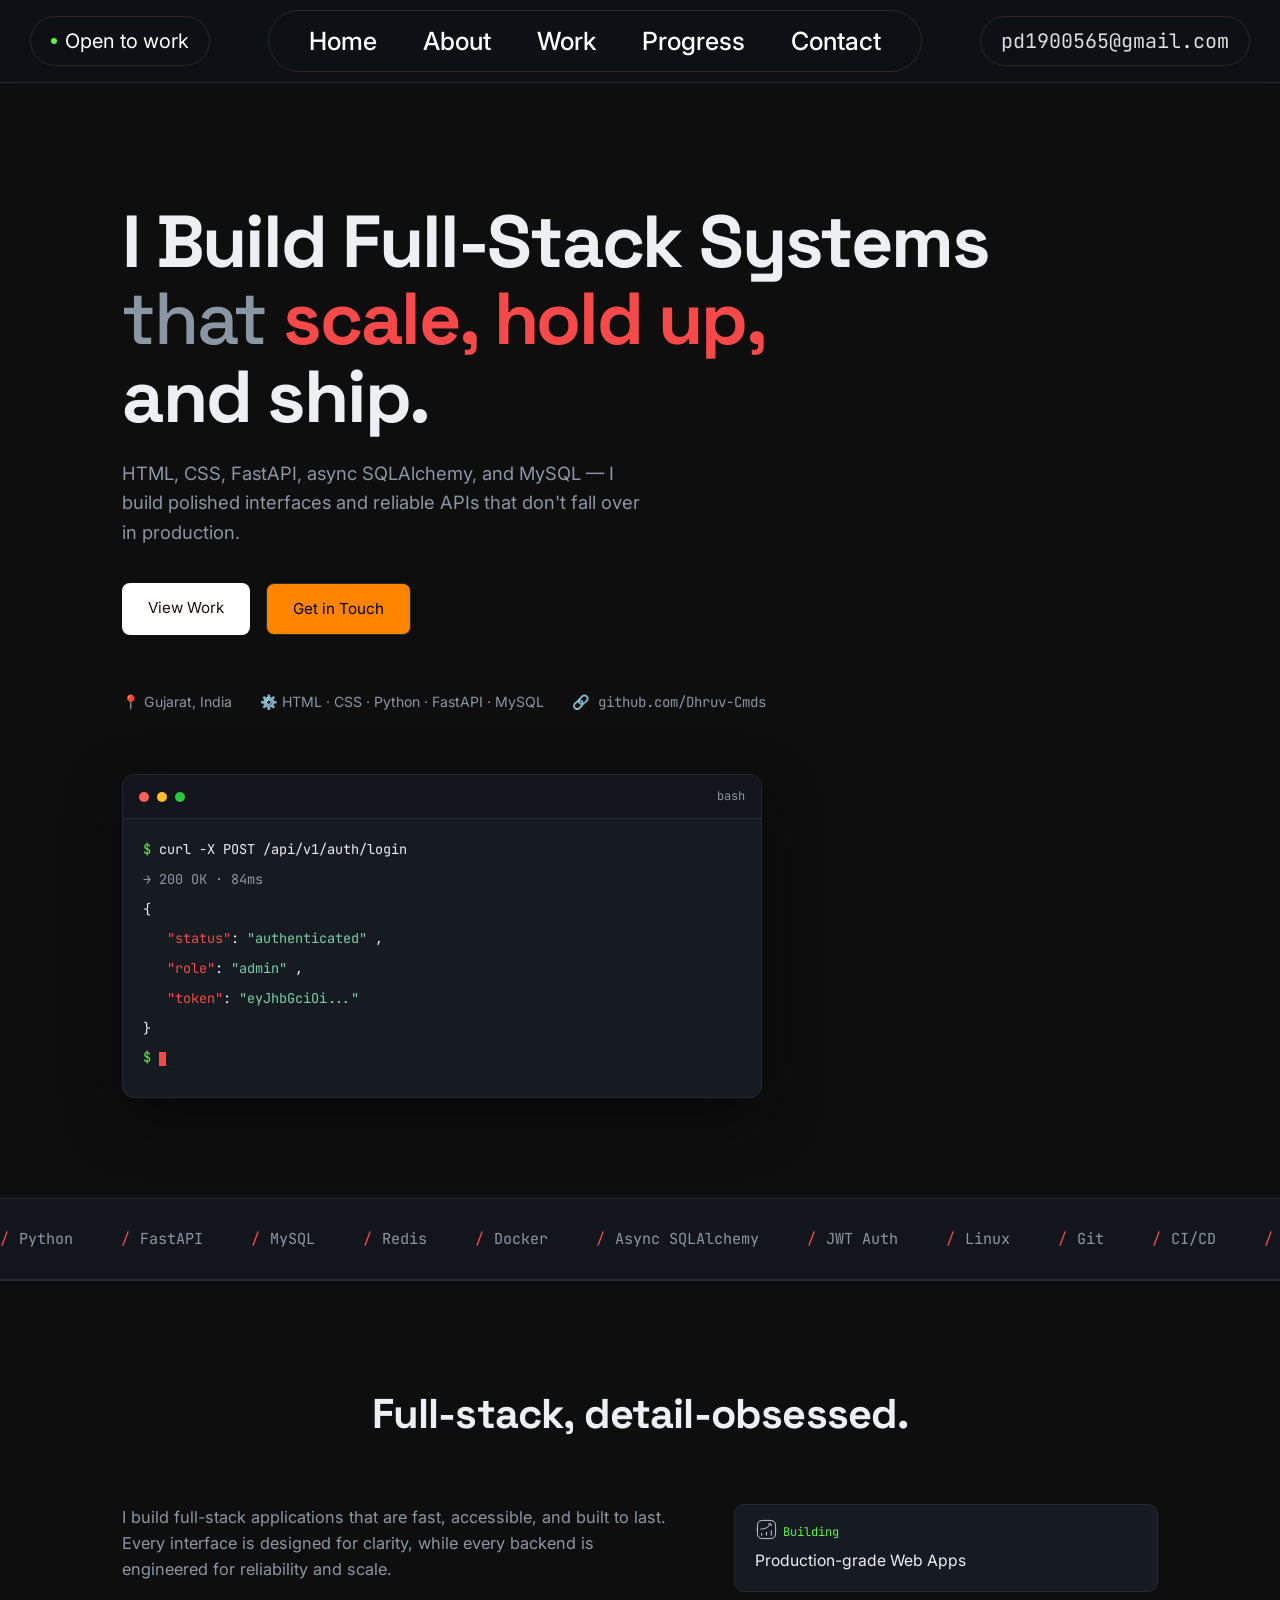
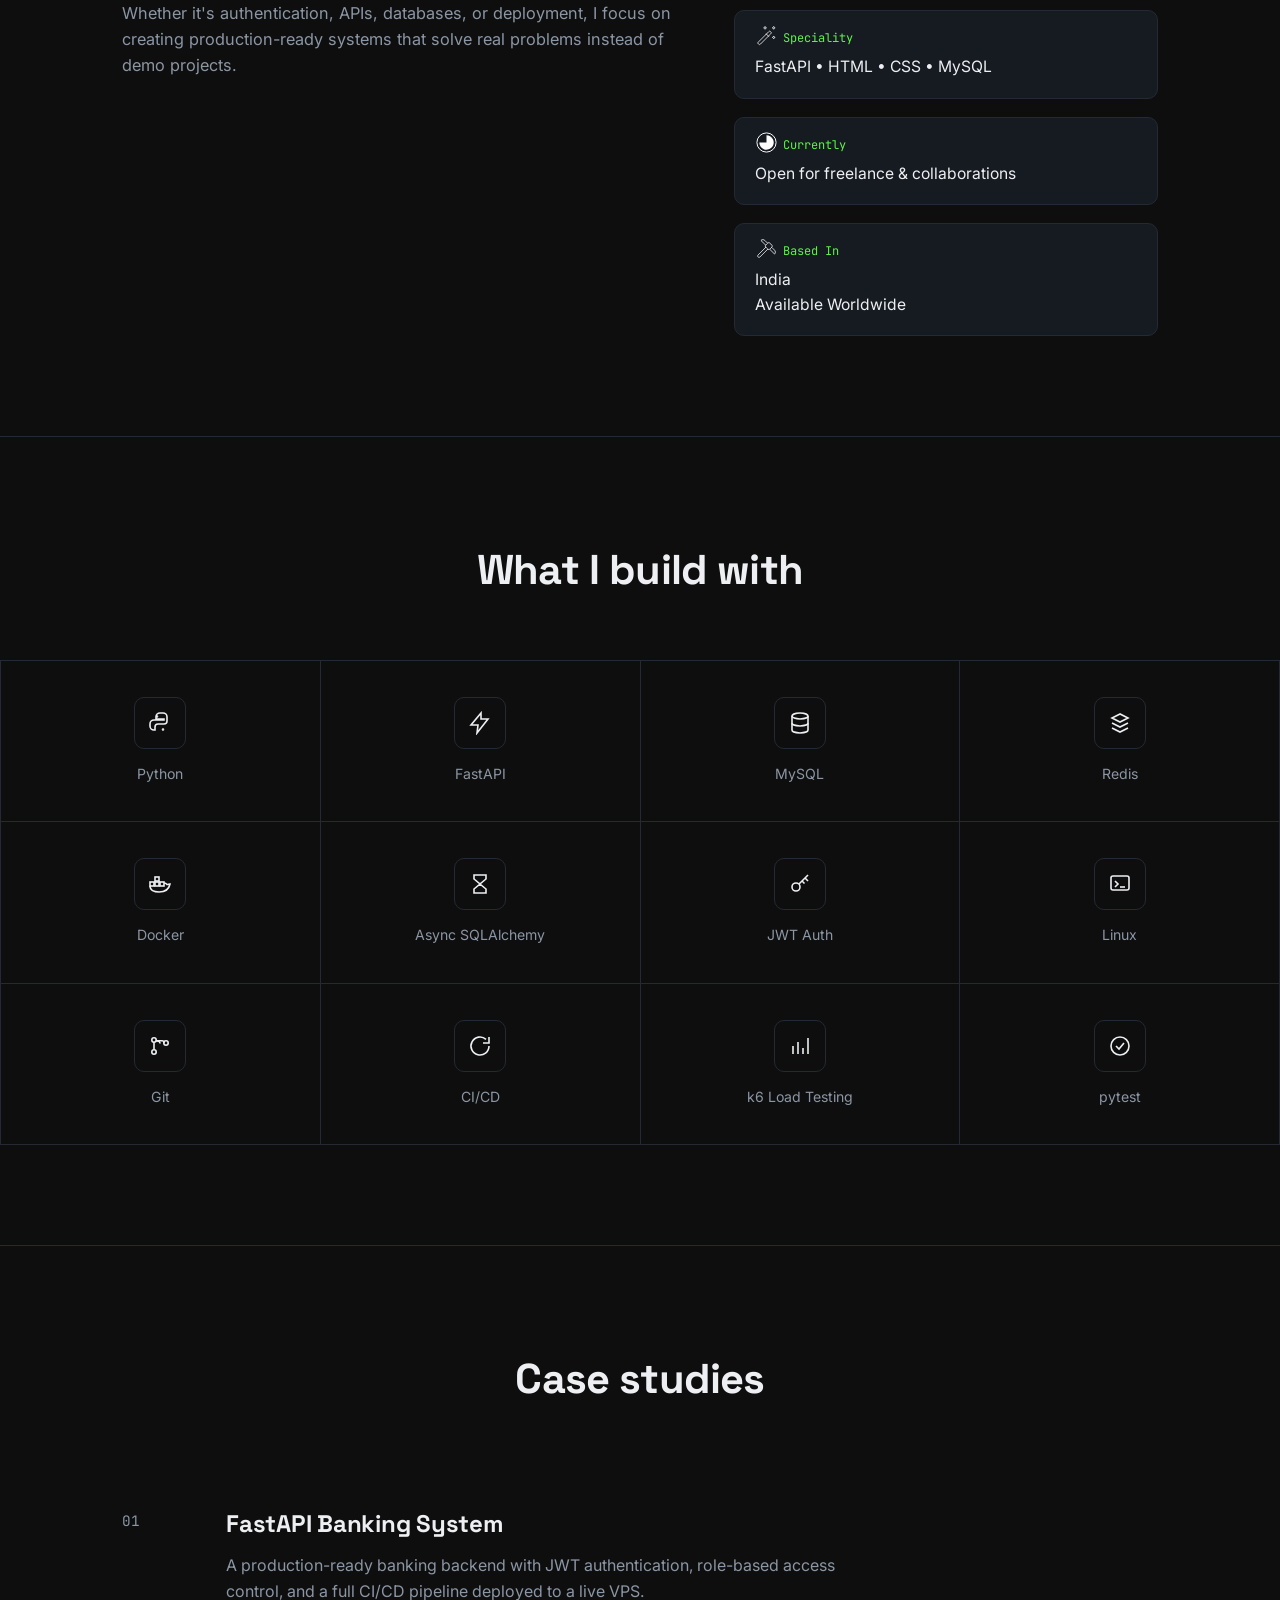
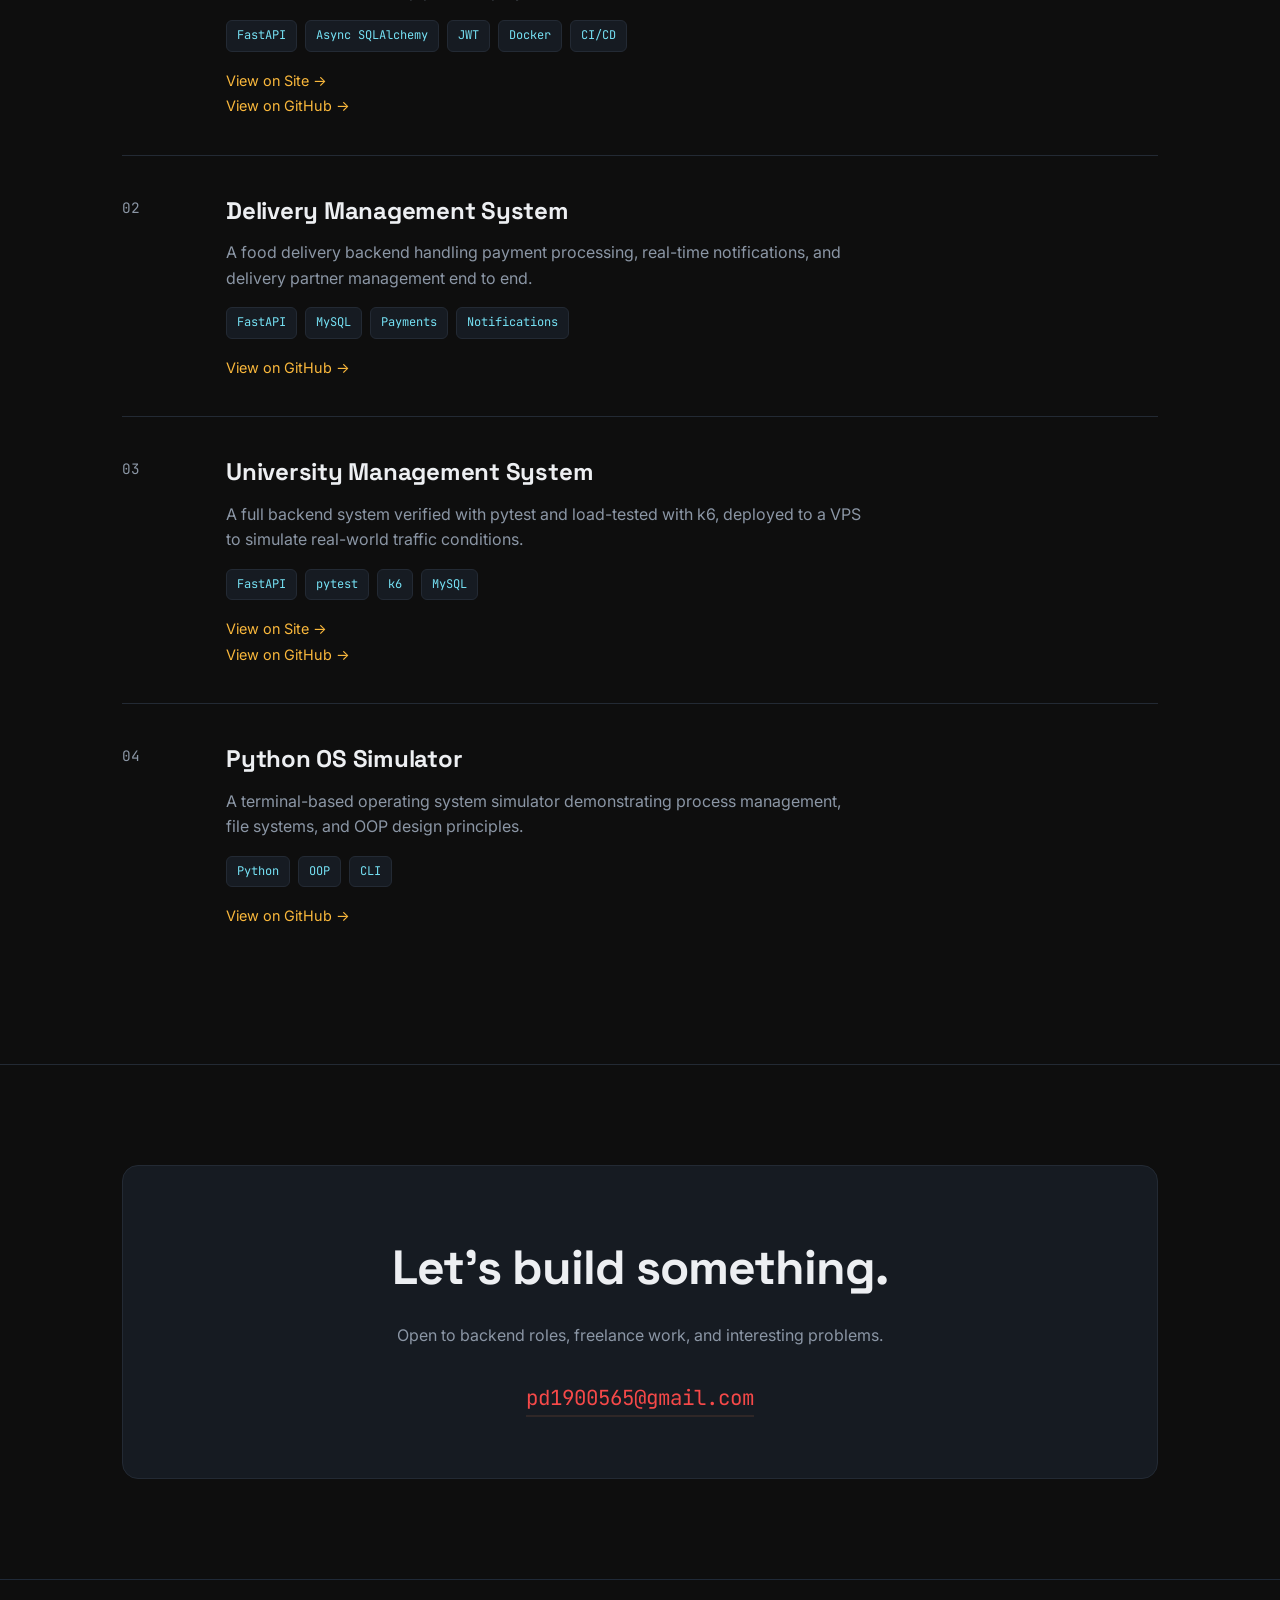
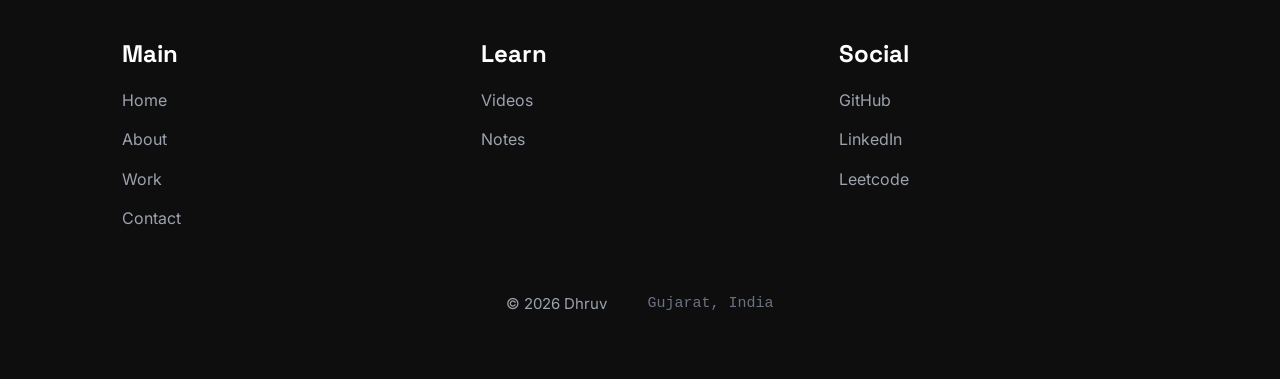
==== html/index.html @ 02a8b355 "add resource make seperate file for footer, refator footer" ====
<!DOCTYPE html>
<html lang="en">

<head>
    <meta charset="UTF-8">
    <meta name="viewport" content="width=device-width, initial-scale=1.0">
    <title>Dhruv Patel | Full-Stack Developer — HTML, CSS, FastAPI</title>
    <meta name="description"
        content="Dhruv Patel is a full-stack developer building responsive HTML and CSS frontends alongside scalable FastAPI, async SQLAlchemy, and MySQL backends.">
    <meta name="keywords"
        content="Dhruv Patel, full-stack developer, HTML, CSS, FastAPI developer, Python developer, MySQL, backend engineer India">
    <meta name="author" content="Dhruv Patel">

    <meta property="og:title" content="Dhruv Patel | Full-Stack Developer">
    <meta property="og:description"
        content="Full-stack developer building responsive HTML and CSS interfaces with FastAPI systems, APIs, and databases that scale.">
    <meta property="og:type" content="website">
    <meta name="twitter:card" content="summary_large_image">

    <script type="application/ld+json">

        {
            "@context": "https://schema.org",
            "@type": "Person",
            "name": "Dhruv Patel",
            "jobTitle": "Full-Stack Developer",
            "sameAs": [
                "https://github.com/Dhruv-Cmds"
            ],
            "knowsAbout": ["HTML", "CSS", "Python", "FastAPI", "MySQL", "Redis", "Docker", "REST APIs"],
            "address": {
                "@type": "PostalAddress",
                "addressRegion": "Gujarat",
                "addressCountry": "IN"
            }
        }
    </script>

    <link rel="preconnect" href="https://fonts.googleapis.com">
    <link
        href="https://fonts.googleapis.com/css2?family=Space+Grotesk:wght@400;500;600;700&family=Inter:wght@400;500;600&family=JetBrains+Mono:wght@400;500&display=swap"
        rel="stylesheet">

    <link rel="stylesheet" href="../css/style.css">
    <link rel="stylesheet" href="../css/footer.css">
    <script src="../js/script.js" defer></script>

</head>

<body>

    <nav id="home">

        <div class="available-for-work">
            <span class="badge">
                <span class="dot"></span>
                Open to work
            </span>
        </div>

        <div class="links">
            <a href="#home">Home</a>
            <a href="#about">About</a>
            <a href="#work">Work</a>
            <a href="#under-work">Progress</a>
            <a href="#contact">Contact</a>
        </div>

        <div class="email">
            <a href="mailto:pd1900565@gmail.com" class="mono">pd1900565@gmail.com</a>
        </div>

    </nav>

    <section class="hero">

        <div class="wrap">

            <h1>
                I Build Full-Stack Systems
                <br>
                <span class="fade">that</span>
                <span class="accent">scale, hold up,</span>
                <br>and ship.
            </h1>

            <p class="lede">HTML, CSS, FastAPI, async SQLAlchemy, and MySQL — I build polished interfaces and reliable
                APIs that don't fall over in production.
            </p>

            <div class="cta-row">
                <a href="#work" class="btn btn-primary">View Work</a>
                <a href="#contact" class="btn btn-ghost">Get in Touch</a>
            </div>

            <div class="meta-row">
                <span>📍 Gujarat, India</span>
                <span>⚙️ HTML · CSS · Python · FastAPI · MySQL</span>
                <span>
                    <a href="https://github.com/Dhruv-Cmds/" target="_blank" class="mono">🔗 github.com/Dhruv-Cmds</a>
                </span>
            </div>

            <div class="terminal">

                <div class="terminal-bar">
                    <div class="tdot t1"></div>
                    <div class="tdot t2"></div>
                    <div class="tdot t3"></div>
                    <span>bash</span>
                </div>

                <div class="terminal-body">

                    <div class="line">
                        <span class="prompt">$</span>
                        <span class="cmd">curl -X POST
                            /api/v1/auth/login
                        </span>
                    </div>

                    <div class="line" style="color:var(--text-dim);">→ 200 OK · 84ms</div>

                    <div class="line">{</div>

                    <div class="line">&nbsp;&nbsp;
                        <span class="resp-key">"status"</span>: <span class="resp-str">"authenticated"
                        </span>,
                    </div>

                    <div class="line">&nbsp;&nbsp;
                        <span class="resp-key">"role"</span>: <span class="resp-str">"admin"
                        </span>,
                    </div>

                    <div class="line">&nbsp;&nbsp;
                        <span class="resp-key">"token"</span>: <span class="resp-str">"eyJhbGciOi..."
                        </span>
                    </div>

                    <div class="line">}</div>

                    <div class="line">
                        <span class="prompt">$</span>
                        <span class="cursor"></span>
                    </div>

                </div>
            </div>
        </div>
    </section>

    <div class="marquee-wrap">

        <div class="marquee">

            <span>Python</span>
            <span>FastAPI</span>
            <span>MySQL</span>
            <span>Redis</span>
            <span>Docker</span>
            <span>Async SQLAlchemy</span>
            <span>JWT Auth</span>
            <span>Linux</span>
            <span>Git</span>
            <span>CI/CD</span>
            <span>HTML</span>
            <span>CSS</span>
            <span>JavaScript</span>
            <span>Python</span>
            <span>FastAPI</span>
            <span>MySQL</span>
            <span>Redis</span>
            <span>Docker</span>
            <span>Async SQLAlchemy</span>
            <span>JWT Auth</span>
            <span>Linux</span>
            <span>Git</span>
            <span>CI/CD</span>
            <span>HTML</span>
            <span>CSS</span>
            <span>JavaScript</span>

        </div>
    </div>

    <section class="section" id="about">

        <div class="wrap">

            <div class="section-head">

                <h2>Full-stack, detail-obsessed.</h2>

            </div>

            <div class="about-grid">

                <div>
                    <p>I build full-stack applications that are fast, accessible, and built to last. Every interface is
                        designed for clarity, while every backend is engineered for reliability and scale.
                    </p>

                    <p>Whether it's authentication, APIs, databases, or deployment, I focus on creating production-ready
                        systems that solve real problems instead of demo projects.
                    </p>

                </div>

                <div class="fact-list">

                    <div class="fact">

                        <div class="fact-warp">
                            <img class="sv-icon" src="../svgs/building.svg" alt="">
                            <div class="fact-label">Building</div>
                        </div>

                        <div class="fact-value">Production-grade Web Apps</div>

                    </div>

                    <div class="fact">

                        <div class="fact-warp">
                            <img class="sv-icon" src="../svgs/speciality.svg" alt="">
                            <div class="fact-label">Speciality</div>
                        </div>

                        <div class="fact-value">FastAPI • HTML • CSS • MySQL
                        </div>
                        <!-- <div class="fact-value">FastAPI • React • MySQL</div> -->

                    </div>

                    <div class="fact">

                        <div class="fact-warp">
                            <img class="sv-icon" src="../svgs/working.svg" alt="">
                            <div class="fact-label">Currently</div>
                        </div>

                        <div class="fact-value">Open for freelance & collaborations</div>

                    </div>

                    <div class="fact">

                        <div class="fact-warp">
                            <img class="sv-icon" src="../svgs/construct.svg" alt="">
                            <div class="fact-label">Based In</div>
                        </div>
                        <div class="fact-value">India</div>
                        <div class="fact-value">Available Worldwide</div>

                    </div>

                </div>
            </div>
        </div>
    </section>

    <section class="section" id="stack">
        <div class="wrap">
            <div class="section-head">
                <h2>What I build with</h2>
            </div>
        </div>
        <div class="stack-grid">
            <div class="stack-cell">
                <div class="stack-icon"><svg viewBox="0 0 24 24">
                        <path
                            d="M12 2a4 4 0 0 0-4 4v2h8v1H6a4 4 0 0 0-4 4v2a4 4 0 0 0 4 4h1v-3a3 3 0 0 1 3-3h6a3 3 0 0 0 3-3V6a4 4 0 0 0-4-4h-3z" />
                        <circle cx="9" cy="5.5" r=".5" fill="currentColor" />
                        <circle cx="15" cy="18.5" r=".5" fill="currentColor" />
                    </svg></div>
                <div class="stack-name">Python</div>
            </div>
            <div class="stack-cell">
                <div class="stack-icon"><svg viewBox="0 0 24 24">
                        <path d="M13 2 3 14h7l-1 8 11-14h-7l0-6z" />
                    </svg></div>
                <div class="stack-name">FastAPI</div>
            </div>
            <div class="stack-cell">
                <div class="stack-icon"><svg viewBox="0 0 24 24">
                        <ellipse cx="12" cy="5" rx="8" ry="3" />
                        <path d="M4 5v14c0 1.66 3.58 3 8 3s8-1.34 8-3V5" />
                        <path d="M4 12c0 1.66 3.58 3 8 3s8-1.34 8-3" />
                    </svg></div>
                <div class="stack-name">MySQL</div>
            </div>
            <div class="stack-cell">
                <div class="stack-icon"><svg viewBox="0 0 24 24">
                        <path d="M12 3 4 7l8 4 8-4-8-4z" />
                        <path d="m4 12 8 4 8-4" />
                        <path d="m4 17 8 4 8-4" />
                    </svg></div>
                <div class="stack-name">Redis</div>
            </div>
            <div class="stack-cell">
                <div class="stack-icon"><svg viewBox="0 0 24 24">
                        <rect x="2" y="10" width="4" height="4" />
                        <rect x="7" y="10" width="4" height="4" />
                        <rect x="12" y="10" width="4" height="4" />
                        <rect x="7" y="5" width="4" height="4" />
                        <path d="M2 14c0 4 4 6 9 6 6 0 10-3 11-8-1 0-2 .5-3 .5-1-1.5-3-1.5-3-1.5" />
                    </svg></div>
                <div class="stack-name">Docker</div>
            </div>
            <div class="stack-cell">
                <div class="stack-icon"><svg viewBox="0 0 24 24">
                        <path d="M6 3h12v4l-6 5 6 5v4H6v-4l6-5-6-5V3z" />
                    </svg></div>
                <div class="stack-name">Async SQLAlchemy</div>
            </div>
            <div class="stack-cell">
                <div class="stack-icon"><svg viewBox="0 0 24 24">
                        <circle cx="8" cy="15" r="4" />
                        <path d="M11 12l9-9" />
                        <path d="M17 6l3 3" />
                        <path d="M14 9l2.5 2.5" />
                    </svg></div>
                <div class="stack-name">JWT Auth</div>
            </div>
            <div class="stack-cell">
                <div class="stack-icon"><svg viewBox="0 0 24 24">
                        <rect x="3" y="4" width="18" height="14" rx="2" />
                        <path d="m7 9 3 3-3 3" />
                        <line x1="12" y1="15" x2="17" y2="15" />
                    </svg></div>
                <div class="stack-name">Linux</div>
            </div>
            <div class="stack-cell">
                <div class="stack-icon"><svg viewBox="0 0 24 24">
                        <circle cx="6" cy="6" r="2.2" />
                        <circle cx="6" cy="18" r="2.2" />
                        <circle cx="18" cy="9" r="2.2" />
                        <path d="M6 8.2V15.8" />
                        <path d="M8 6.8C11 6.8 12 7.5 12 9.5V9" />
                        <path d="M8 6.8h6a2 2 0 0 1 2 2v.2" />
                    </svg></div>
                <div class="stack-name">Git</div>
            </div>
            <div class="stack-cell">
                <div class="stack-icon"><svg viewBox="0 0 24 24">
                        <path d="M21 12a9 9 0 1 1-3-6.7" />
                        <path d="M21 3v6h-6" />
                    </svg></div>
                <div class="stack-name">CI/CD</div>
            </div>
            <div class="stack-cell">
                <div class="stack-icon"><svg viewBox="0 0 24 24">
                        <line x1="5" y1="20" x2="5" y2="12" />
                        <line x1="10" y1="20" x2="10" y2="8" />
                        <line x1="15" y1="20" x2="15" y2="14" />
                        <line x1="20" y1="20" x2="20" y2="4" />
                    </svg></div>
                <div class="stack-name">k6 Load Testing</div>
            </div>
            <div class="stack-cell">
                <div class="stack-icon"><svg viewBox="0 0 24 24">
                        <circle cx="12" cy="12" r="9" />
                        <path d="m8 12 3 3 5-6" />
                    </svg></div>
                <div class="stack-name">pytest</div>
            </div>
        </div>
    </section>

    <section class="section" id="work">

        <div class="wrap">

            <div class="section-head">

                <h2>Case studies</h2>

            </div>

            <div class="case">

                <div class="case-num">01</div>

                <div>

                    <h3 class="case-title">FastAPI Banking System</h3>

                    <p class="case-desc">A production-ready banking backend with JWT authentication, role-based access
                        control, and a full CI/CD pipeline deployed to a live VPS.
                    </p>

                    <div class="tag-row">

                        <span class="tag">FastAPI</span>
                        <span class="tag">Async SQLAlchemy</span>
                        <span class="tag">JWT</span>
                        <span class="tag">Docker</span>
                        <span class="tag">CI/CD</span>

                    </div>

                    <div>
                        <a href="https://bank.dhruvcore.com" class="case-link" target="_blank">View on Site →</a>
                    </div>

                    <div>
                        <a href="https://github.com/Dhruv-Cmds/fastapi-banking-system" class="case-link"
                            target="_blank">View on GitHub →</a>
                    </div>

                </div>
            </div>

            <div class="case">

                <div class="case-num">02</div>

                <div>

                    <h3 class="case-title">Delivery Management System</h3>

                    <p class="case-desc">A food delivery backend handling payment processing, real-time notifications,
                        and delivery partner management end to end.
                    </p>

                    <div class="tag-row">

                        <span class="tag">FastAPI</span>
                        <span class="tag">MySQL</span>
                        <span class="tag">Payments</span>
                        <span class="tag">Notifications</span>

                    </div>

                    <div>
                        <a href="https://github.com/Dhruv-Cmds/Delivery-System" class="case-link" target="_blank">View
                            on GitHub →</a>
                    </div>

                </div>
            </div>

            <div class="case">

                <div class="case-num">03</div>

                <div>
                    <h3 class="case-title">University Management System</h3>

                    <p class="case-desc">A full backend system verified with pytest and load-tested with k6, deployed to
                        a VPS to simulate real-world traffic conditions.
                    </p>

                    <div class="tag-row">

                        <span class="tag">FastAPI</span>
                        <span class="tag">pytest</span>
                        <span class="tag">k6</span>
                        <span class="tag">MySQL</span>

                    </div>

                    <div>
                        <a href="https://ums.dhruvcore.com" class="case-link" target="_blank">View on Site →</a>
                    </div>

                    <div>
                        <a href="https://github.com/Dhruv-Cmds/University-Management" class="case-link"
                            target="_blank">View on GitHub →</a>
                    </div>

                </div>
            </div>

            <div class="case">

                <div class="case-num">04</div>

                <div>
                    <h3 class="case-title">Python OS Simulator</h3>

                    <p class="case-desc">A terminal-based operating system simulator demonstrating process management,
                        file systems, and OOP design principles.
                    </p>

                    <div class="tag-row">

                        <span class="tag">Python</span>
                        <span class="tag">OOP</span>
                        <span class="tag">CLI</span>

                    </div>

                    <a href="https://github.com/Dhruv-Cmds/Python-os-simulator" class="case-link" target="_blank">View
                        on GitHub →</a>

                </div>
            </div>
        </div>
    </section>

    <section class="section" id="contact">

        <div class="wrap">

            <div class="contact-box">

                <h2>Let's build something.</h2>

                <p>Open to backend roles, freelance work, and interesting problems.</p>

                <a href="mailto:pd1900565@gmail.com" class="email-link mono">pd1900565@gmail.com</a>

            </div>
        </div>
    </section>

    <footer>

        <div class="wrap">

            <div class="container">

                <div id="home" class="home">
                    <h2>Main</h2>
                    <a href="#home">Home</a>
                    <a href="#about">About</a>
                    <a href="#work">Work</a>
                    <a href="#contact">Contact</a>
                </div>

                <div class="learn">
                    <h2>Learn</h2>
                    <a href="resource.html" target="_blank">Videos</a>
                    <a href="https://www.linkedin.com/in/patel-dhruv-a77a313b4/" target="_blank">Notes</a>
                </div>

                <div class="social">
                    <h2>Social</h2>
                    <a href="https://github.com/Dhruv-Cmds" target="_blank">GitHub</a>
                    <a href="https://www.linkedin.com/in/patel-dhruv-a77a313b4/" target="_blank">LinkedIn</a>
                    <a href="https://leetcode.com/u/d_h_r_uv_13/" target="_blank">Leetcode</a>
                </div>

            </div>

            <div class="info">
                <p>© 2026 Dhruv</p>
                <p class="mono">Gujarat, India</p>
            </div>

        </div>

    </footer>

    <div id="devtools-block">
        <div class="dt-card">
            <div class="dt-icon"><svg viewBox="0 0 24 24">
                    <circle cx="12" cy="12" r="9" />
                    <line x1="12" y1="8" x2="12" y2="12" />
                    <circle cx="12" cy="16" r=".5" fill="currentColor" />
                </svg></div>
            <div class="dt-eyebrow">ACCESS RESTRICTED</div>
            <h2 class="dt-title">Dev Tools <em>detected</em></h2>
            <p class="dt-desc">Curious about how this was built? Let's connect and chat about it.</p>
            <a href="#" onclick="location.reload();return false;" class="dt-btn dt-btn-primary">
                <svg viewBox="0 0 24 24">
                    <path d="M3 9l9-7 9 7" />
                    <path d="M9 22V12h6v10" />
                </svg>
                Return Home
            </a>
            <a href="https://mail.google.com/mail/?view=cm&fs=1&to=pd1900565@gmail.com" target="_blank"
                class="dt-btn dt-btn-ghost">
                <svg viewBox="0 0 24 24">
                    <path d="M4 4h16v16H4z" />
                    <path d="M4 4l8 8 8-8" />
                </svg>
                Get in Touch
            </a>
            <div class="dt-footer">© 2026 Dhruv Patel</div>
        </div>
    </div>

</body>

</html>
---- css/style.css ----
:root {
    --bg: #0e0e0e;
    --bg-soft: #12161C;
    --card: #161B22;
    --border: #232A34;
    --text: #EDEFF2;
    --text-dim: #8B96A5;
    --accent: #f64949;
    --accent-soft: #2f2727;
    --steel: #5ef447;
    --white: rgb(222, 222, 222);
}

* {
    margin: 0;
    padding: 0;
    box-sizing: border-box;
}

html {
    scroll-behavior: smooth;
}

body {
    background: var(--bg);
    color: var(--text);
    font-family: 'Inter', sans-serif;
    line-height: 1.6;
    overflow-x: hidden;

    /* if you want to make nav sticky use this  */
    /* padding-top: 78px; */
}

h1,
h2,
h3 {
    font-family: 'Space Grotesk', sans-serif;
}

a {
    color: inherit;
    text-decoration: none;
}

.mono {
    font-family: 'JetBrains Mono', monospace;
}

.wrap {
    max-width: 1100px;
    margin: 0 auto;
    padding: 0 32px;
}

/* NAV */


nav {

    display: flex;

    color: var(--color-white);

    justify-content: space-between;
    align-items: center;

    margin-top: 0;
    padding: 10px;

    /* if you want to make nav sticky use this  */
    /* 
    position: fixed;
    top: 0;
    left: 0;
    width: 100%;
    z-index: 100; */

    background: rgba(13, 17, 23, 0.85);
    backdrop-filter: blur(10px);
    border-bottom: 1px solid var(--border);
}

nav a {
    color: var(--bg);
    text-decoration: none;
}

.available-for-work {

    margin-left: 20px;

}

nav .wrap {
    display: flex;
    align-items: center;
    justify-content: space-between;
    height: 72px;
}


.badge {

    display: flex;
    align-items: center;
    gap: 8px;

    font-family: var(--nav-font);
    font-size: 20px;
    font-weight: 400;

    color: white;
    background: transparent;

    border: 1px solid var(--accent-soft);
    border-radius: 100px;

    padding: 8px 20px;
    transition: transform 420ms cubic-bezier(0.34, 1.56, 0.64, 1),
        background-color 260ms ease, border-color 260ms ease, box-shadow 260ms ease;
}

.badge .dot {
    width: 6px;
    height: 6px;
    border-radius: 50%;
    background: var(--steel);
    animation: pulse 2s infinite;
}

.badge:hover {

    transform: translateY(-2px) scale(1.06);

    background-color: rgb(2, 2, 2);

    border: 1px solid black;
    border-radius: 100px;

    text-shadow: 0 0 15px rgb(255, 255, 255);
    box-shadow: 0 8px 24px rgba(0, 0, 0, 0.28);
    color: var(--white);
}

.links {

    display: inline-block;

    background: transparent;

    border: 1px solid var(--accent-soft);
    border-radius: 100px;

    padding: 10px 20px;

    font-family: var(--nav-font);
    font-size: 25px;
    font-weight: 500;

}

.links a {

    display: inline-block;
    position: relative;
    padding: 0 20px;
    color: white;
    transform-origin: left center;
    background-color: transparent;
    transition: transform 700ms cubic-bezier(0.22, 1, 0.36, 1),
        background-color 420ms ease,
        color 420ms ease, box-shadow 420ms ease;
}

.links a:hover {

    transform: translateY(-1px) scaleX(1.12);
    color: black;
    background-color: var(--white);
    border-radius: 100px;

    text-shadow: 0 0 15px rgb(255, 255, 255);
    box-shadow: 0 7px 18px rgba(0, 0, 0, 0.24);
}

.email a {
    color: var(--white);
}

.email {

    background: transparent;
    border: 1px solid var(--accent-soft);
    border-radius: 100px;
    padding: 8px 20px;

    margin-right: 20px;
    font-family: var(--nav-font);
    font-weight: 400;
    font-size: 20px;

    transition: transform 420ms cubic-bezier(0.34, 1.56, 0.64, 1),
        background-color 260ms ease, border-color 260ms ease, box-shadow 260ms ease;
}

.email:hover {

    transform: translateY(-2px) scale(1.06);

    background-color: rgb(2, 2, 2);

    border: 1px solid black;
    border-radius: 100px;

    text-shadow: 0 0 15px rgb(255, 255, 255);
    box-shadow: 0 8px 24px rgba(0, 0, 0, 0.28);
}

.email:hover a {
    color: var(--white);
}

@keyframes pulse {

    0%,
    100% {
        opacity: 1;
    }

    50% {
        opacity: 0.3;
    }
}

/* HERO */
.hero {
    padding: 120px 0 100px;
}

.hero-eyebrow {
    font-family: 'JetBrains Mono', monospace;
    font-size: 0.85rem;
    color: var(--steel);
    margin-bottom: 20px;
    letter-spacing: 0.02em;
}

.hero h1 {
    font-size: clamp(2rem, 5vw + 1rem, 4.6rem);
    font-weight: 700;
    line-height: 1.05;
    letter-spacing: -0.03em;
    margin-bottom: 24px;
}

.hero h1 .fade {
    color: var(--text-dim);
    font-weight: 500;
}

.hero h1 .accent {
    color: var(--accent);
}

.hero p.lede {
    font-size: 1.15rem;
    color: var(--text-dim);
    max-width: 520px;
    margin-bottom: 36px;
}

.cta-row {
    display: flex;
    gap: 16px;
    flex-wrap: wrap;
    margin-bottom: 56px;
}

.btn {
    padding: 13px 26px;
    border-radius: 8px;
    font-size: 0.95rem;
    font-weight: 500;
    transition: all .2s;
    display: inline-block;
}

.btn-primary {
    background: white;
    color: #1A1206;
    font-weight: 400;

    transition: 300ms ease;
}

.btn-ghost {
    border: 1px solid var(--border);
    color: black;
    font-weight: 400;
    background: rgb(255, 132, 0);
    transition: 300ms ease;
}

.meta-row {
    display: flex;
    gap: 28px;
    flex-wrap: wrap;
    font-size: 0.88rem;
    color: var(--text-dim);
}

.meta-row span {
    display: flex;
    align-items: center;
    gap: 8px;
}

/* TERMINAL SIGNATURE */
.terminal {
    margin-top: 60px;
    background: var(--card);
    border: 1px solid var(--border);
    border-radius: 12px;
    max-width: 640px;
    width: 100%;
    overflow: hidden;
    box-shadow: 0 20px 60px rgba(0, 0, 0, 0.4);
}

.terminal-bar {
    display: flex;
    align-items: center;
    gap: 8px;
    padding: 12px 16px;
    border-bottom: 1px solid var(--border);
    background: var(--bg-soft);
}

.terminal-bar .tdot {
    width: 10px;
    height: 10px;
    border-radius: 50%;
    flex-shrink: 0;
}

.t1 {
    background: #FF5F56;
}

.t2 {
    background: #FFBD2E;
}

.t3 {
    background: #27C93F;
}

.terminal-bar span {
    margin-left: auto;
    font-family: 'JetBrains Mono', monospace;
    font-size: 0.75rem;
    color: var(--text-dim);
    white-space: nowrap;
    overflow: hidden;
    text-overflow: ellipsis;
}

.terminal-body {
    padding: 20px;
    font-family: 'JetBrains Mono', monospace;
    font-size: 0.85rem;
    overflow-x: auto;
}

.terminal-body .line {
    margin-bottom: 8px;
    word-break: break-word;
}

.prompt {
    color: var(--steel);
}

.cmd {
    color: var(--text);
}

.resp-key {
    color: var(--accent);
}

.resp-str {
    color: #7FCDA8;
}

.cursor {
    display: inline-block;
    width: 7px;
    height: 14px;
    background: var(--accent);
    animation: blink 1s infinite;
    vertical-align: middle;
}

@keyframes blink {
    50% {
        opacity: 0;
    }
}

/* SECTION HEADERS */
.section {
    padding: 100px 0;
    border-top: 1px solid var(--border);
}

.section-head {
    margin-bottom: 56px;
    text-align: center;
    max-width: 700px;
    margin-left: auto;
    margin-right: auto;
}

.section-eyebrow {
    font-family: 'JetBrains Mono', monospace;
    color: var(--accent);
    font-size: 0.85rem;
    margin-bottom: 12px;
}

.section-head h2 {
    font-size: clamp(1.5rem, 3vw + 1rem, 2.6rem);
    letter-spacing: -0.02em;
}

/* ABOUT */
.about-grid {
    display: grid;
    grid-template-columns: minmax(0, 1.3fr) minmax(0, 1fr);
    gap: 60px;
    align-items: start;
}

.about-grid p {
    color: var(--text-dim);
    margin-bottom: 18px;
    font-size: 1.02rem;
}

.fact-warp {
    display: flex;
}

.fact-list {
    display: flex;
    flex-direction: column;
    gap: 18px;
}

.fact {
    background: var(--card);
    border: 1px solid var(--border);
    border-radius: 10px;
    padding: 18px 20px;
}

.fact-label {
    font-family: 'JetBrains Mono', monospace;
    font-size: 0.75rem;
    color: var(--steel);
    margin-bottom: 6px;
}

.fact-value {
    font-size: 0.98rem;
    word-break: break-word;
}

.sv-icon {
    position: relative;
    bottom: 5px;
    margin-right: 5px;
    height: 23px;
}

/* SKILLS MARQUEE */
.marquee-wrap {
    overflow: hidden;
    border-top: 1px solid var(--border);
    border-bottom: 1px solid var(--border);
    padding: 28px 0;
    background: var(--bg-soft);
}

.marquee {
    display: flex;
    gap: 48px;
    width: max-content;
    animation: scroll 28s linear infinite;
}

.marquee span {
    font-family: 'JetBrains Mono', monospace;
    font-size: 0.95rem;
    color: var(--text-dim);
    white-space: nowrap;
    display: flex;
    align-items: center;
    gap: 10px;
}

.marquee span::before {
    content: '/';
    color: var(--accent);
}

@keyframes scroll {
    from {
        transform: translateX(0);
    }

    to {
        transform: translateX(-50%);
    }
}

/* TECH STACK GRID */
.stack-grid {
    display: grid;
    grid-template-columns: repeat(4, 1fr);
    border-top: 1px solid var(--border);
    border-left: 1px solid var(--border);
}

.stack-cell {
    border-right: 1px solid var(--border);
    border-bottom: 1px solid var(--border);
    padding: 36px 24px;
    display: flex;
    flex-direction: column;
    align-items: center;
    gap: 14px;
    text-align: center;
    transition: background .2s;
}

.stack-cell:hover {
    color: #f64949;
    background: var(--card);
}

.stack-icon {
    width: 52px;
    height: 52px;
    border-radius: 10px;
    border: 1px solid var(--border);
    display: flex;
    align-items: center;
    justify-content: center;
    color: var(--text);
    flex-shrink: 0;
}

.stack-icon svg {
    width: 24px;
    height: 24px;
    stroke: currentColor;
    fill: none;
    stroke-width: 1.6;
}

.stack-cell:hover .stack-icon {
    border-color: var(--accent);
    color: var(--accent);
}

.stack-name {
    font-size: 0.88rem;
    color: var(--text-dim);
}

/* PROJECTS */
.case {
    display: grid;
    grid-template-columns: minmax(40px, 80px) minmax(0, 1fr);
    gap: 24px;
    padding: 36px 0;
    border-bottom: 1px solid var(--border);
}

.case:last-child {
    border-bottom: none;
}

.case-num {
    font-family: 'JetBrains Mono', monospace;
    color: var(--text-dim);
    font-size: 0.9rem;
    padding-top: 4px;
}

.case-title {
    font-size: clamp(1.2rem, 2vw + 0.8rem, 1.5rem);
    margin-bottom: 10px;
    letter-spacing: -0.01em;
}

.case-desc {
    color: var(--text-dim);
    margin-bottom: 16px;
    max-width: 640px;
}

.tag-row {
    display: flex;
    gap: 8px;
    flex-wrap: wrap;
    margin-bottom: 16px;
}

.tag {
    font-family: 'JetBrains Mono', monospace;
    font-size: 0.75rem;
    background: var(--card);
    border: 1px solid var(--border);
    padding: 5px 10px;
    border-radius: 6px;
    color: rgb(117, 225, 244);
}

.tag:hover {
    color: rgb(0, 217, 255);
}

.case-link {
    font-size: 0.9rem;
    color: rgb(250, 184, 60);
    display: inline-flex;
    align-items: center;
    gap: 6px;
}

.case-link:hover {
    text-decoration: underline;
}

/* CONTACT */
.contact-box {
    background: var(--card);
    border: 1px solid var(--border);
    border-radius: 16px;
    padding: clamp(32px, 6vw, 64px) clamp(20px, 5vw, 48px);
    text-align: center;
}

.contact-box h2 {
    font-size: clamp(1.8rem, 4vw, 3rem);
    margin-bottom: 16px;
    letter-spacing: -0.02em;
}

.contact-box p {
    color: var(--text-dim);
    margin-bottom: 32px;
}

.email-link {
    font-family: 'JetBrains Mono', monospace;
    font-size: clamp(1rem, 2vw + 0.6rem, 1.3rem);
    color: var(--accent);
    border-bottom: 2px solid var(--accent-soft);
    padding-bottom: 4px;
    word-break: break-word;
}

/* ===== BASE RESPONSIVE / ZOOM FIX ===== */

html {
    overflow-x: hidden;
}

body {
    overflow-x: hidden;
    min-width: 320px;
}

.wrap {
    width: 100%;
    padding: 0 clamp(16px, 4vw, 32px);
}

img,
svg {
    max-width: 100%;
    height: auto;
}

@media (max-width: 992px) {

    nav {
        justify-content: space-between;
        padding: 8px 10px;
        gap: 8px;
    }

    .available-for-work {
        margin-left: 0;
        flex-shrink: 0;
    }

    .badge {
        gap: 6px;
        font-size: 14px;
        padding: 6px 10px;
        white-space: nowrap;
    }

    .links {
        min-width: 0;
        padding: 5px 5px;
        font-size: 15px;
        white-space: nowrap;
    }

    .links a {
        padding: 0 6px;
    }

    .email {
        display: flex;
        padding: 6px 10px;
        margin-right: 0;
        align-items: center;
    }

    .email:hover {
        border: 1px solid black;
        border-radius: 100px;
    }

    .email a {
        font-size: 15px;
    }

    nav .wrap {
        height: 64px;
    }

    .nav-links {
        display: none;
    }

    .nav-toggle {
        display: flex;
    }

    .hero {
        padding: 64px 0 56px;
    }

    .hero p.lede {
        max-width: 100%;
        font-size: 1.05rem;
    }

    .about-grid {
        grid-template-columns: 1fr;
        gap: 32px;
    }

    .case {
        grid-template-columns: 1fr;
        gap: 10px;
        padding: 28px 0;
    }

    .case-num {
        padding-top: 0;
    }

    .stack-grid {
        grid-template-columns: repeat(3, 1fr);
    }

    .contact-box {
        border-radius: 12px;
    }

    .section {
        padding: 64px 0;
    }

    .section-head {
        margin-bottom: 40px;
    }

    .terminal {
        margin-top: 44px;
    }

    .terminal-body {
        font-size: 0.8rem;
    }

    .cta-row {
        display: flex;
        justify-content: center;
        gap: 50px;
        margin-bottom: 56px;
    }
}

/* ===================================================
   TABLET (portrait) / large phones: ~768px and below
   =================================================== */
@media (max-width: 480px) {
    nav {
        padding: 8px 10px;
        gap: 8px;
    }

    .available-for-work {
        margin-left: 0;
        flex-shrink: 0;
    }

    .badge {
        gap: 6px;
        font-size: 14px;
        padding: 6px 10px;
        white-space: nowrap;
    }

    .links {
        min-width: 0;
        padding: 5px 5px;
        font-size: 10px;
        white-space: nowrap;
    }

    .links a {
        padding: 0 6px;
    }

    .email {
        display: none;
    }

    nav .wrap {
        height: 64px;
    }

    .nav-links {
        display: none;
    }

    .nav-toggle {
        display: flex;
    }

    .hero {
        padding: 64px 0 56px;
    }

    .hero p.lede {
        max-width: 100%;
        font-size: 1.05rem;
    }

    .about-grid {
        grid-template-columns: 1fr;
        gap: 32px;
    }

    .case {
        grid-template-columns: 1fr;
        gap: 10px;
        padding: 28px 0;
    }

    .case-num {
        padding-top: 0;
    }

    .stack-grid {
        grid-template-columns: repeat(3, 1fr);
    }

    .contact-box {
        border-radius: 12px;
    }

    .section {
        padding: 64px 0;
    }

    .section-head {
        margin-bottom: 40px;
    }

    .terminal {
        margin-top: 44px;
    }

    .terminal-body {
        font-size: 0.8rem;
    }

    .cta-row {
        display: flex;
        justify-content: center;
        gap: 50px;
        margin-bottom: 56px;
    }
}


/* Respect users who prefer reduced motion */
@media (prefers-reduced-motion: reduce) {
    * {
        animation-duration: 0.001ms !important;
        animation-iteration-count: 1 !important;
        transition-duration: 0.001ms !important;
        scroll-behavior: auto !important;
    }
}

#devtools-block {
    position: fixed;
    inset: 0;
    z-index: 9999;
    background: rgba(6, 7, 9, 0.97);
    display: none;
    align-items: center;
    justify-content: center;
    padding: 20px;
    animation: fadeIn .3s ease;
}

#devtools-block.active {
    display: flex;
}

@keyframes fadeIn {
    from {
        opacity: 0;
    }

    to {
        opacity: 1;
    }
}

.dt-card {
    background: var(--card);
    border: 1px solid var(--border);
    border-radius: 16px;
    max-width: 420px;
    width: 100%;
    padding: 44px 36px;
    text-align: center;
    animation: popIn .35s cubic-bezier(.2, .9, .3, 1.2);
}

@keyframes popIn {
    from {
        transform: scale(.92);
        opacity: 0;
    }

    to {
        transform: scale(1);
        opacity: 1;
    }
}

.dt-icon {
    width: 48px;
    height: 48px;
    border-radius: 50%;
    border: 1px solid var(--border);
    display: flex;
    align-items: center;
    justify-content: center;
    margin: 0 auto 24px;
    color: var(--text-dim);
}

.dt-icon svg {
    width: 20px;
    height: 20px;
    stroke: currentColor;
    fill: none;
    stroke-width: 1.8;
}

.dt-eyebrow {
    font-family: 'JetBrains Mono', monospace;
    font-size: 0.75rem;
    color: var(--text-dim);
    letter-spacing: 0.1em;
    margin-bottom: 10px;
}

.dt-title {
    font-family: 'Space Grotesk', sans-serif;
    font-size: 1.6rem;
    font-weight: 700;
    margin-bottom: 16px;
}

.dt-title em {
    color: var(--accent);
    font-style: normal;
}

.dt-desc {
    color: var(--text-dim);
    font-size: 0.92rem;
    margin-bottom: 28px;
    line-height: 1.5;
}

.dt-btn {
    display: flex;
    align-items: center;
    justify-content: center;
    gap: 8px;
    width: 100%;
    padding: 13px;
    border-radius: 8px;
    font-size: 0.92rem;
    font-weight: 500;
    margin-bottom: 12px;
    transition: all .2s;
}

.dt-btn svg {
    width: 16px;
    height: 16px;
    stroke: currentColor;
    fill: none;
    stroke-width: 1.8;
}

.dt-btn-primary {
    background: var(--accent);
    color: #1A1206;
}

.dt-btn-primary:hover {
    background: #E8A567;
}

.dt-btn-ghost {
    border: 1px solid var(--border);
    color: var(--text);
}

.dt-btn-ghost:hover {
    border-color: var(--accent);
}

.dt-footer {
    margin-top: 24px;
    font-size: 0.78rem;
    color: var(--text-dim);
    opacity: 0.6;
}
---- css/footer.css ----
* {
    margin: 0;
    padding: 0;
    box-sizing: border-box;
}

html {
    scroll-behavior: smooth;
}
.wrap {
    max-width: 1100px;
    margin: 0 auto;
    padding: 0 32px;
}


footer {
    background: #0e0e0e;
    color: #9ca3af;
    padding: 55px 7%;
    border-top: 1px solid #1f2937;
}

footer .container {
    display: grid;
    grid-template-columns: repeat(3, 1fr);
    gap: 40px;
}

footer h2 {
    color: white;
    display: flex;
}

footer .home {
    display: flex;
    flex-direction: column;
    gap: 14px;
}

footer .home a {
    color: #9ca3af;
    text-decoration: none;
    font-size: 16px;
    transition: color 0.2s ease;
}

footer .home a:hover {
    color: #fff;
}

.social {
    display: flex;
    flex-direction: column;
    gap: 14px;
}

.social a {
    color: #9ca3af;
    text-decoration: none;
    font-size: 16px;
    transition: color 0.2s ease;
}

.social a:hover {
    color: #fff;
}

.learn {
    display: flex;
    flex-direction: column;
    gap: 14px;
}

.learn a {
    color: #9ca3af;
    text-decoration: none;
    font-size: 16px;
    transition: color 0.2s ease;
}

.learn a:hover {
    color: #fff;
}

.info {
    display: flex;
    justify-content: center;
    align-items: center;

    margin-top: 60px;
    gap: 40px;
}

.info p {
    margin: 0 0 8px;
    font-size: 15px;
}

.info .mono {
    font-family: monospace;
    color: #6b7280;
}
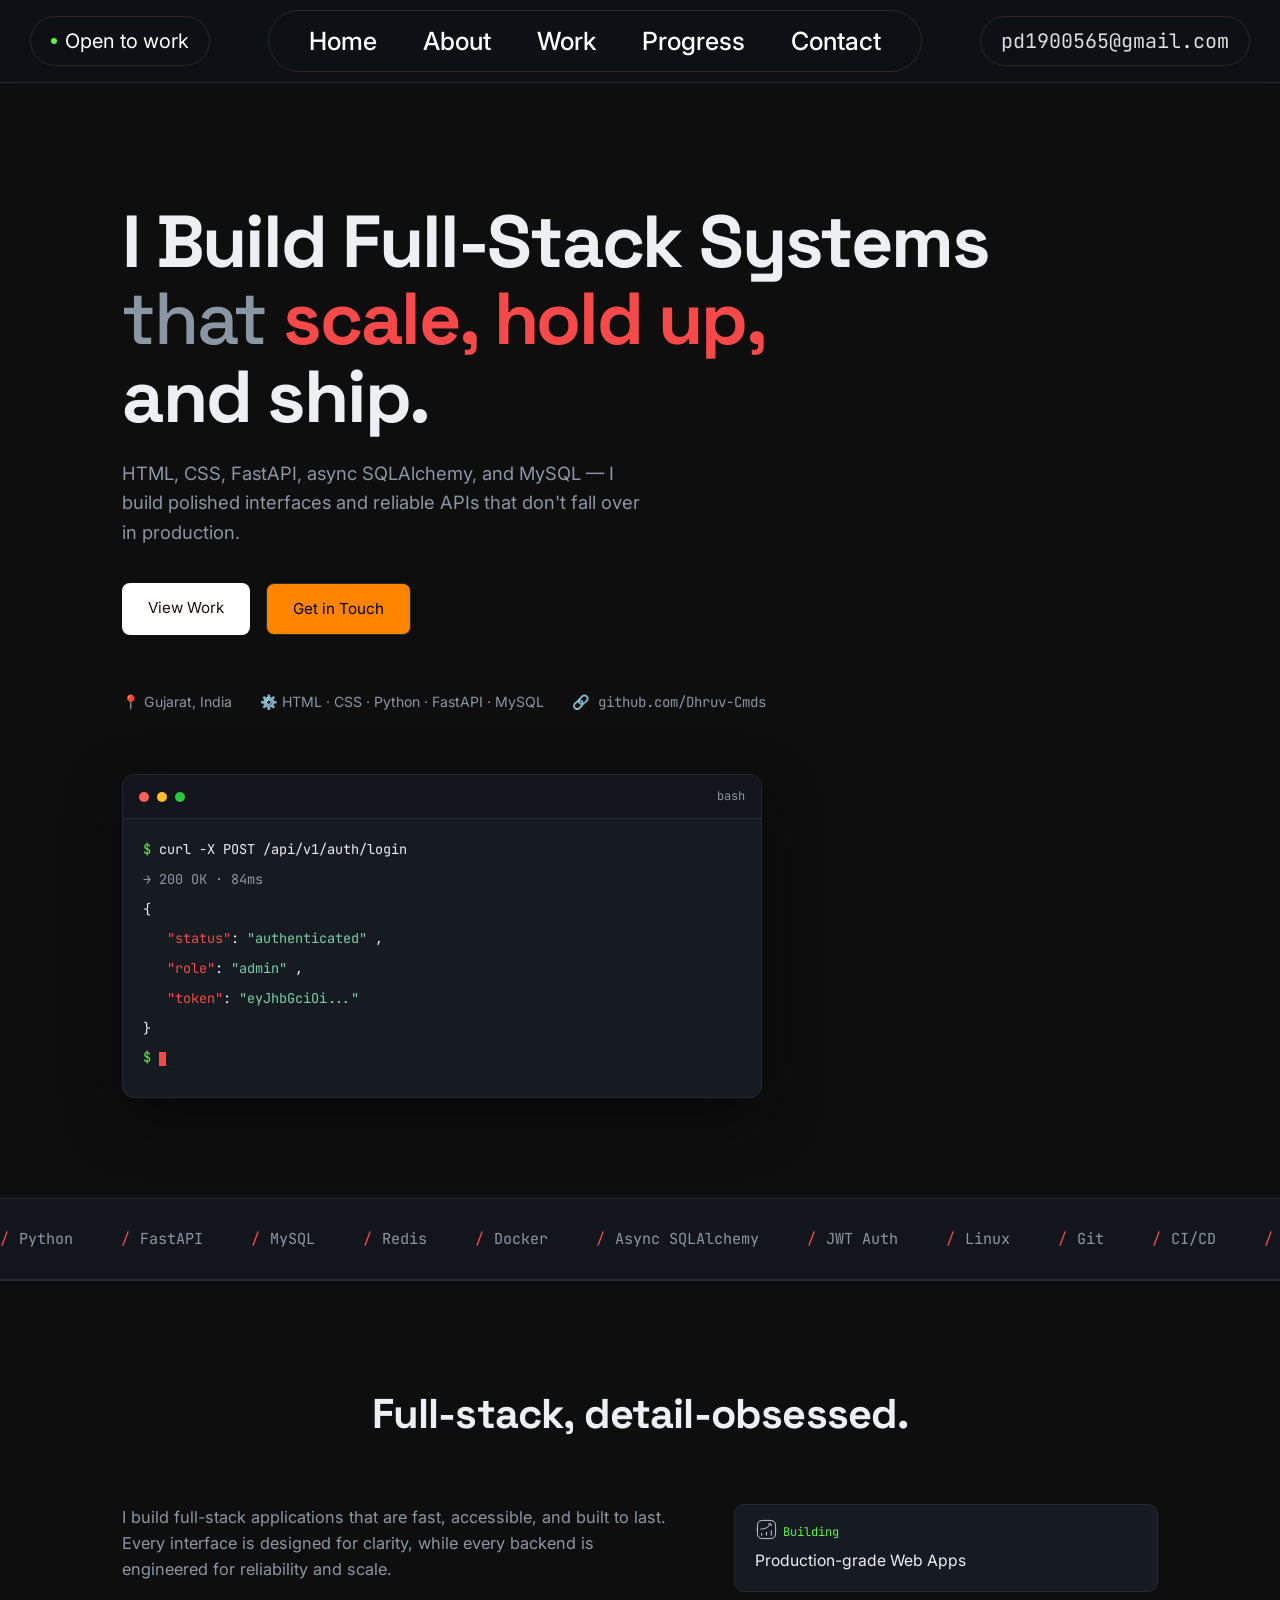
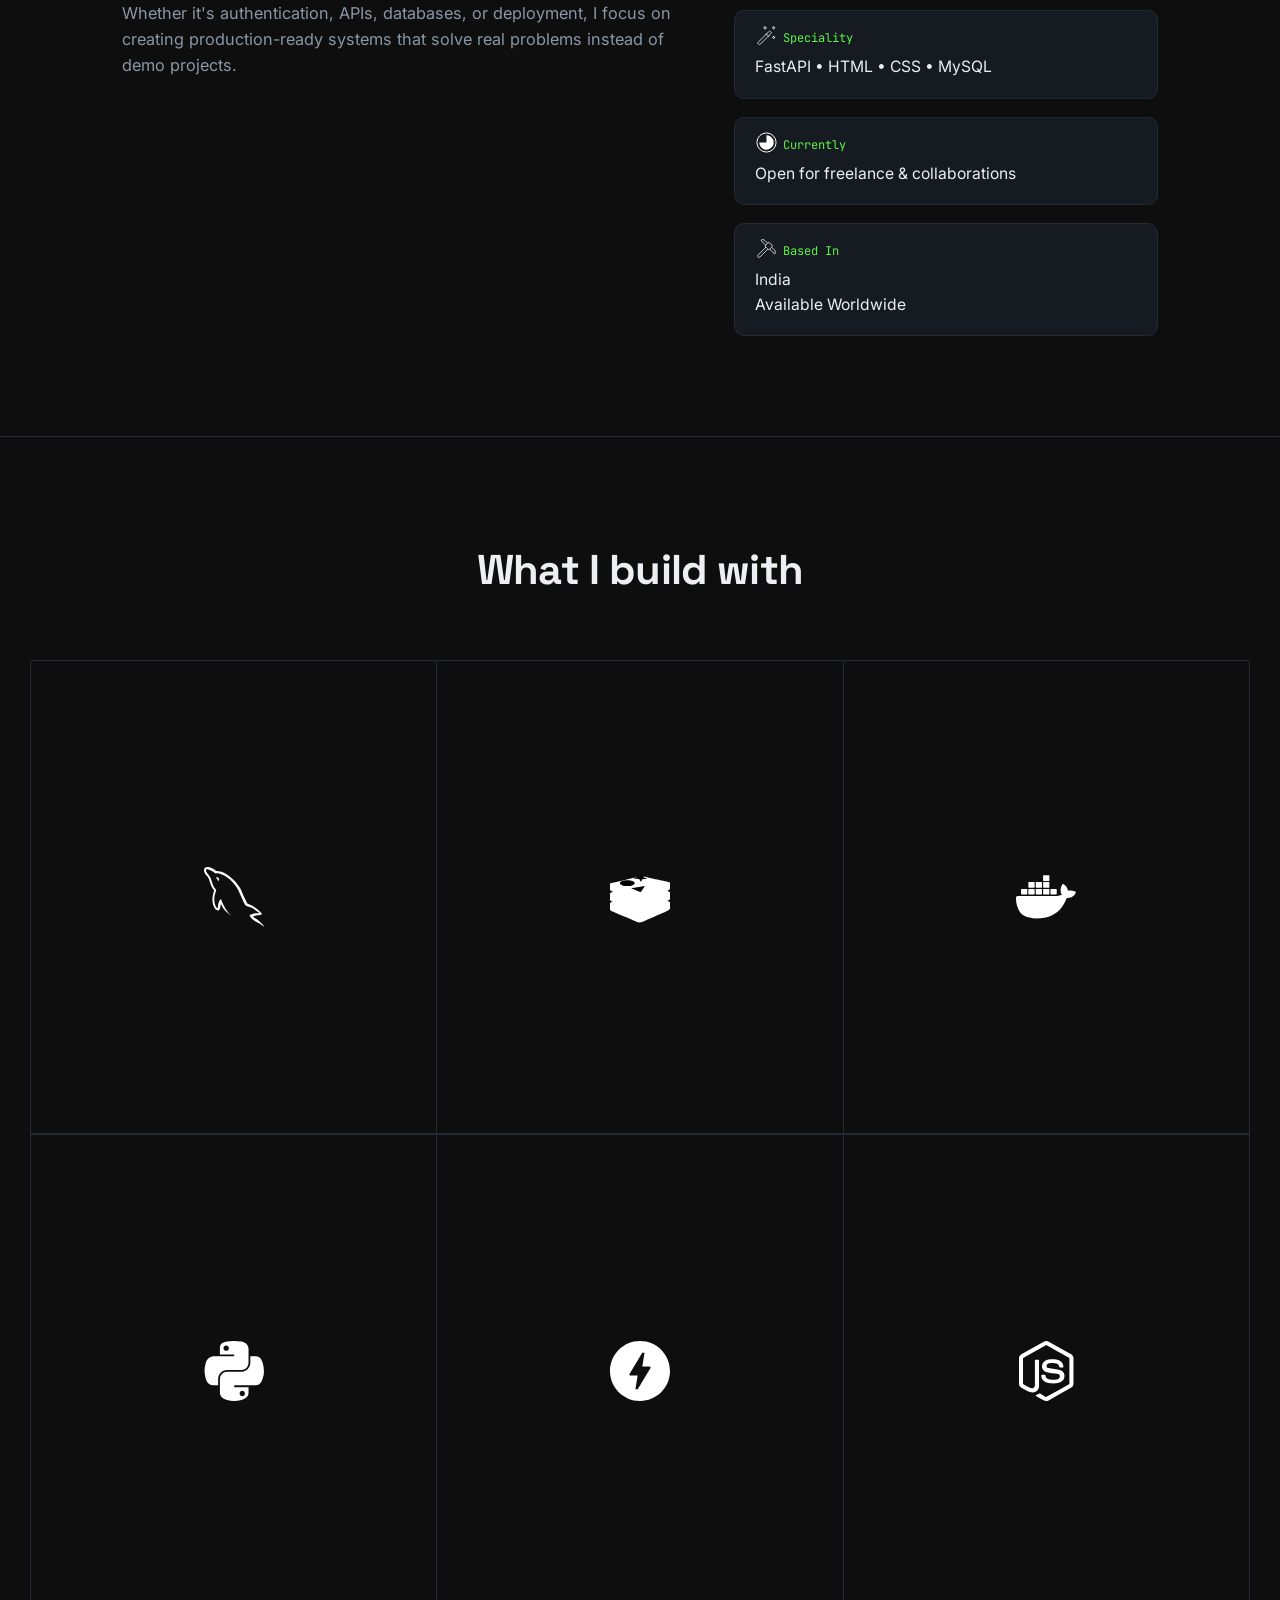
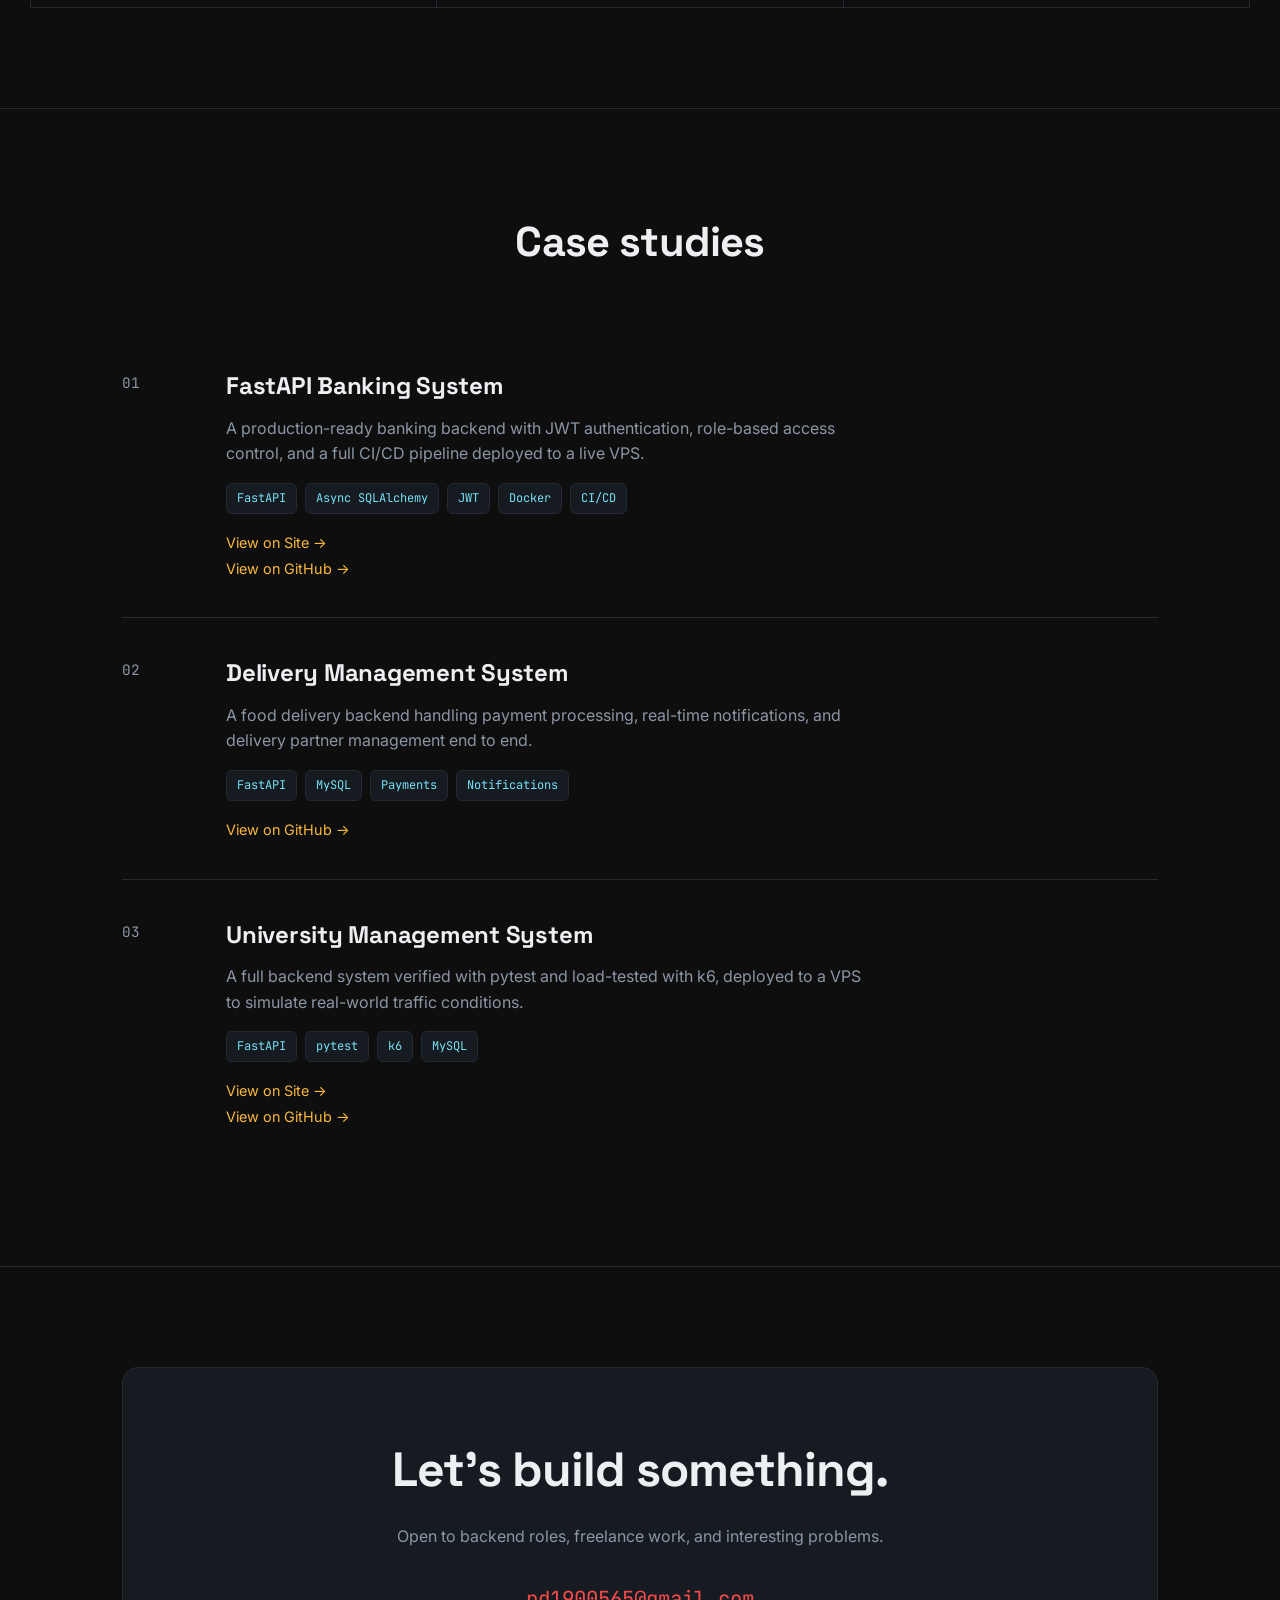
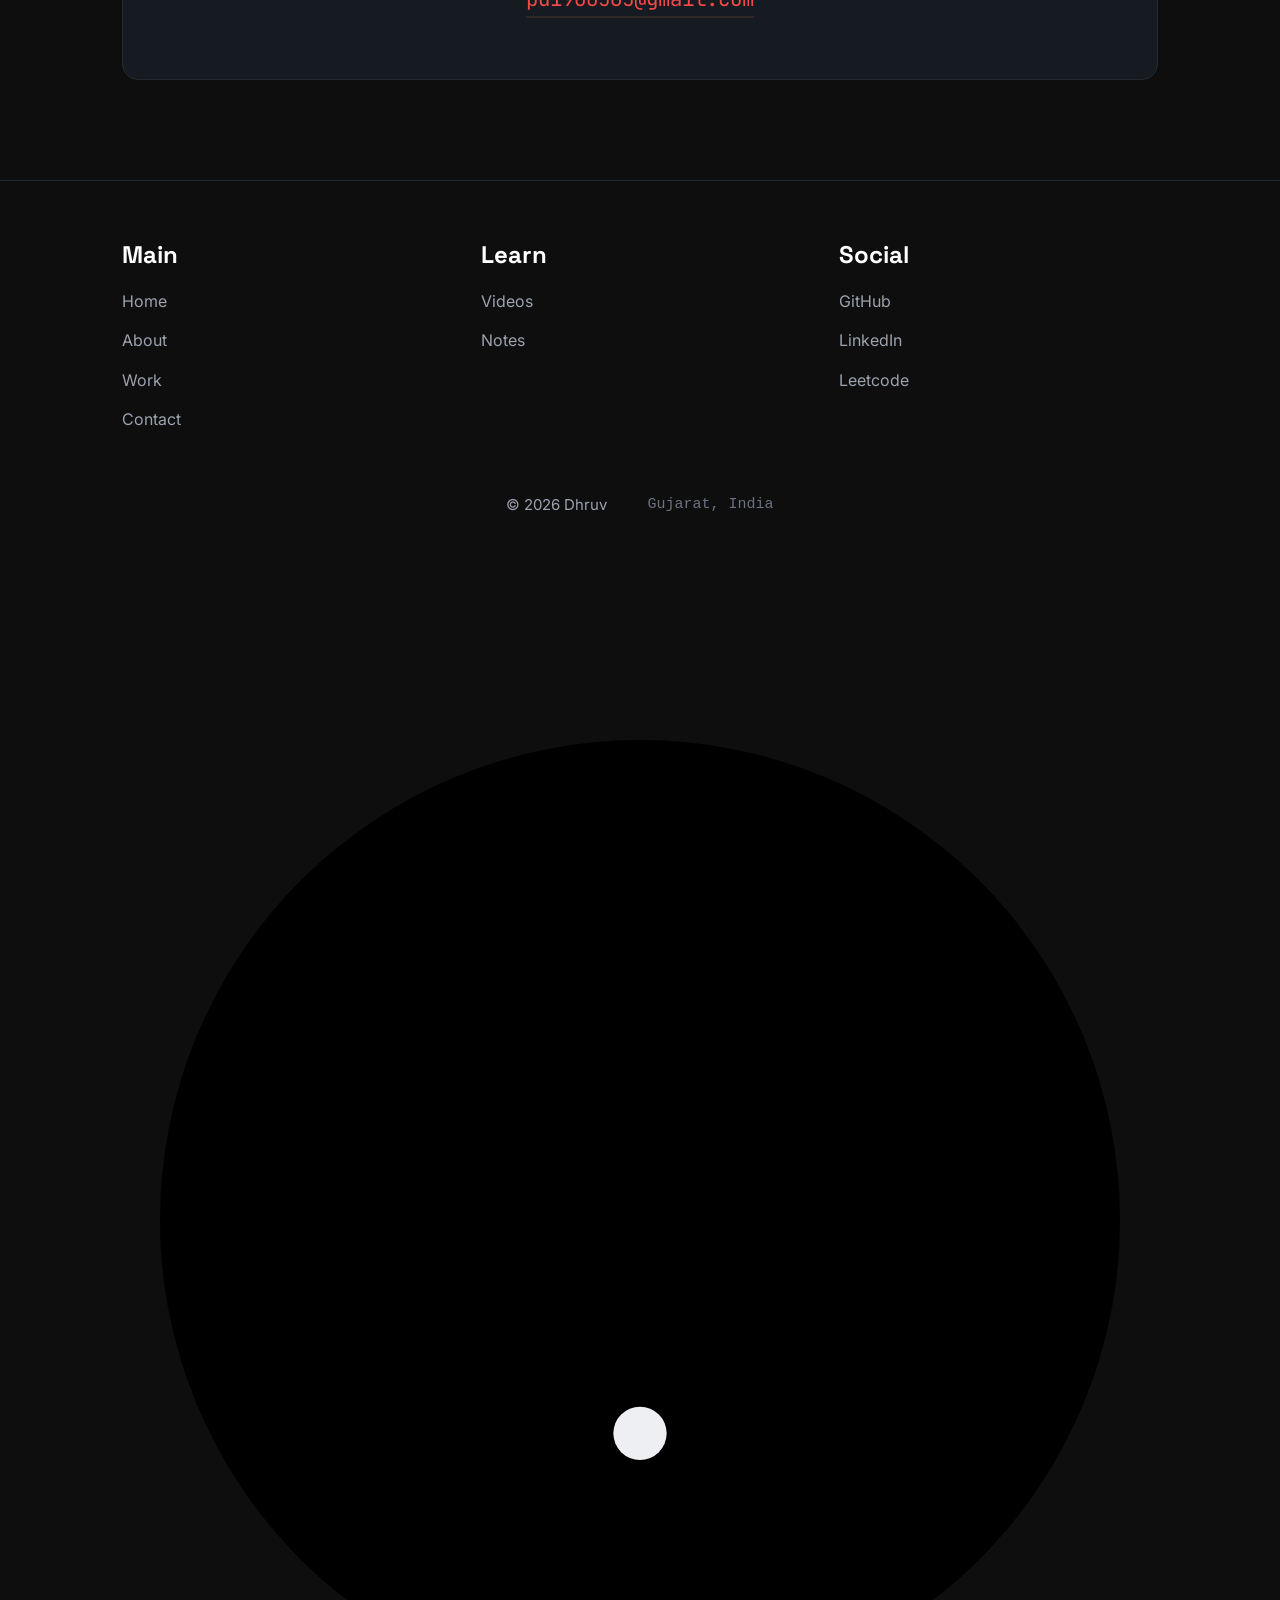
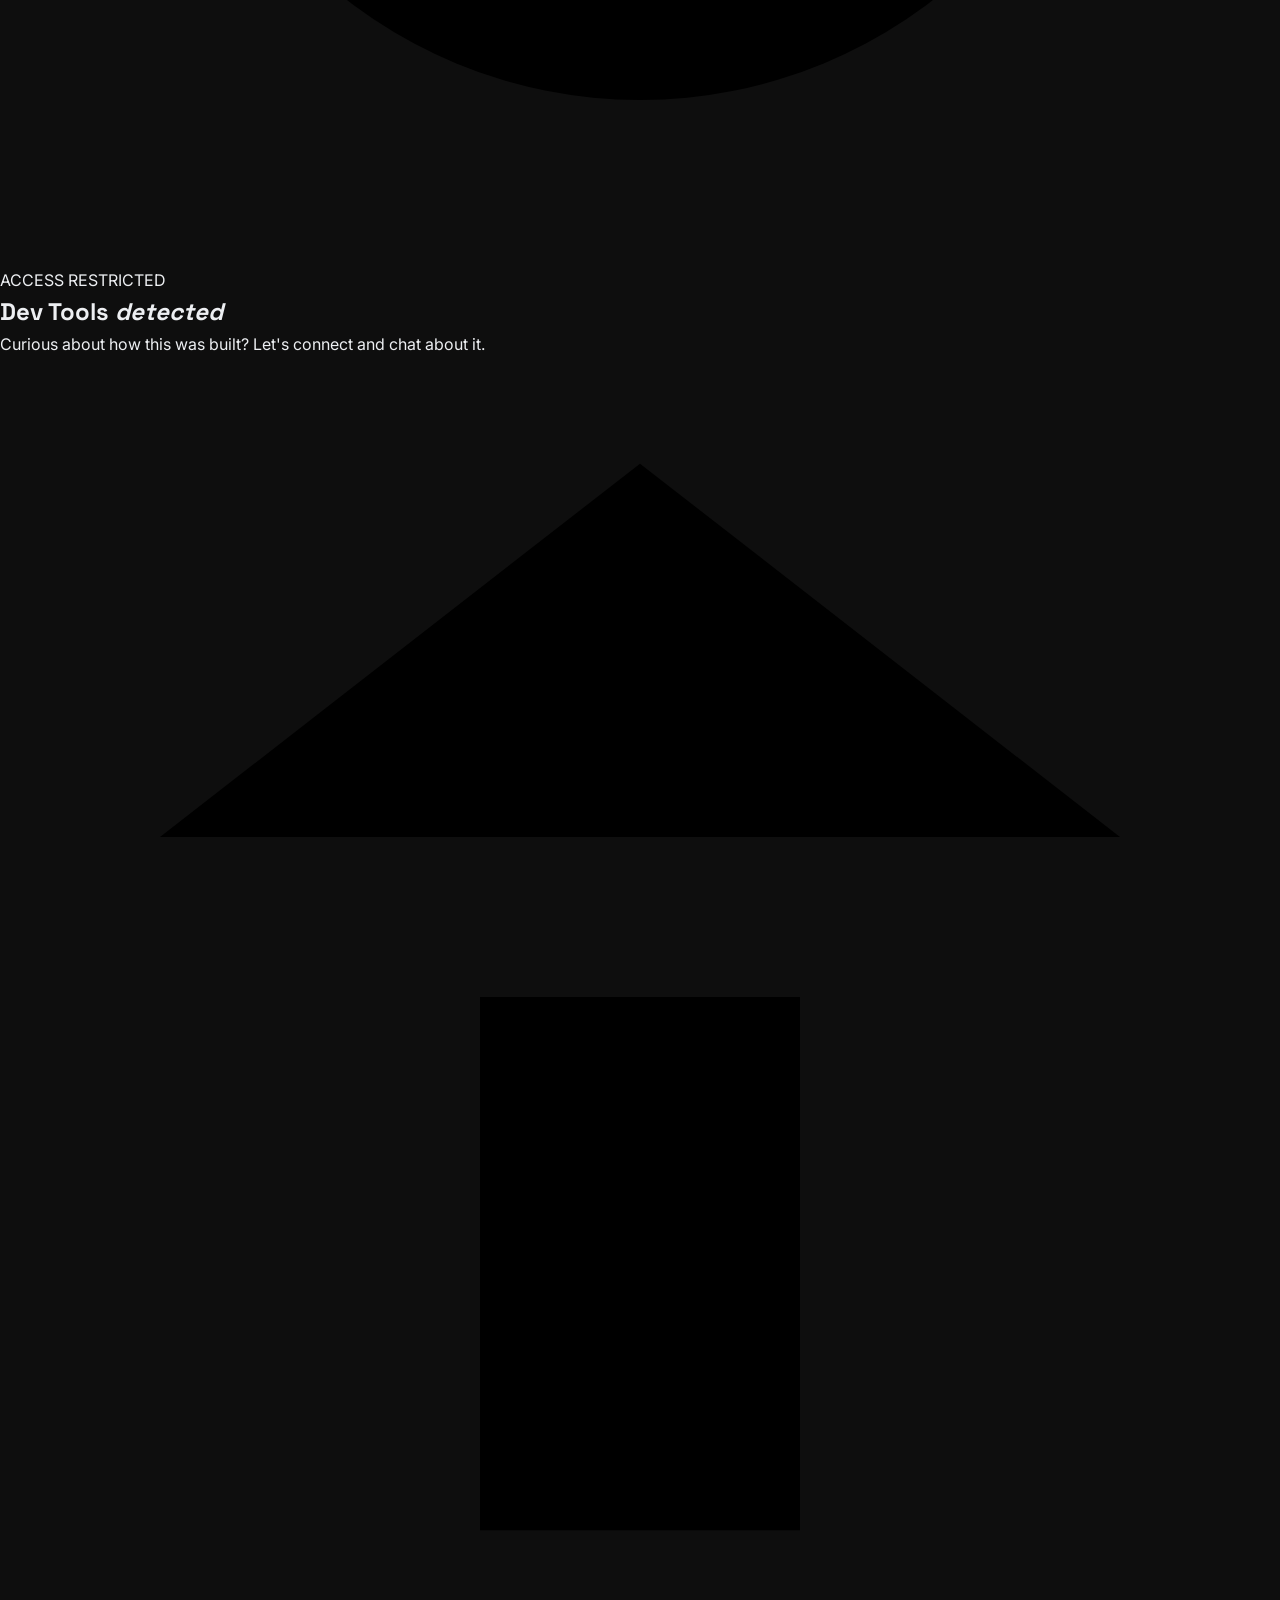
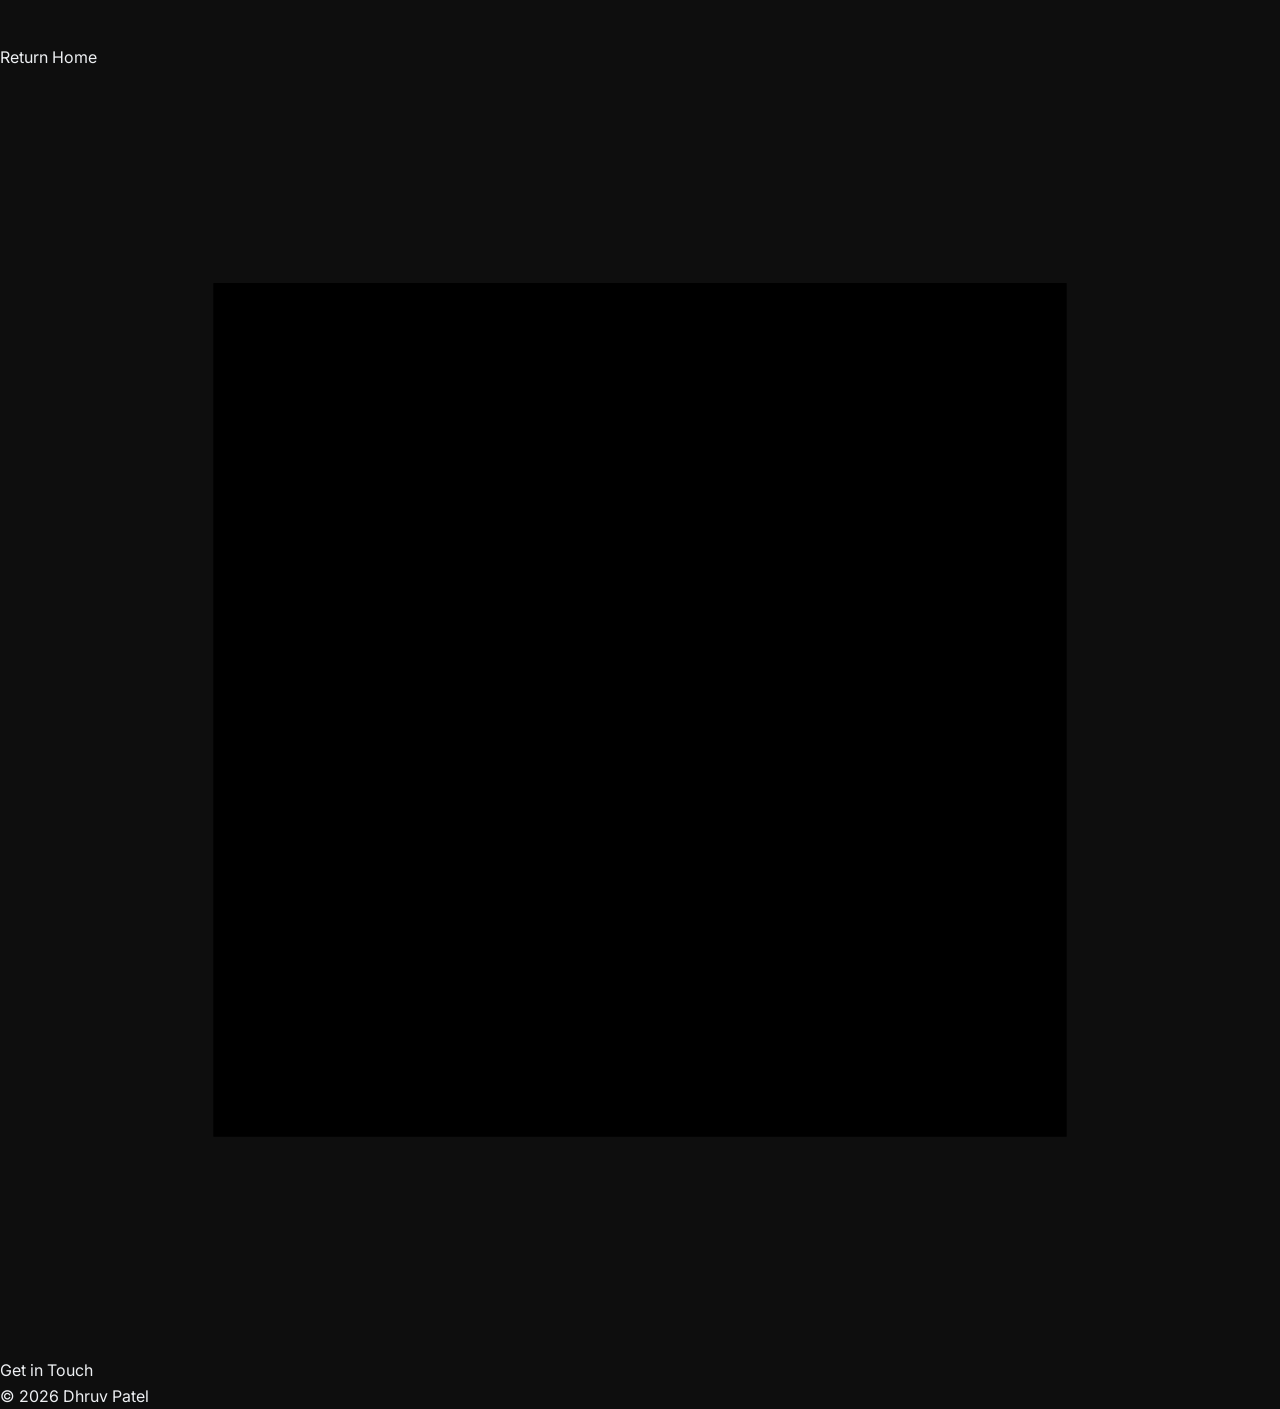
==== commit 9271349a: "refactor what i build with section" ====
--- a/html/index.html
+++ b/html/index.html
@@ -31,7 +31,7 @@
             "address": {
                 "@type": "PostalAddress",
                 "addressRegion": "Gujarat",
-                "addressCountry": "IN"
+                "addressCountry": "IN"~
             }
         }
     </script>
@@ -261,110 +261,58 @@
     </section>
 
     <section class="section" id="stack">
+
         <div class="wrap">
+
             <div class="section-head">
                 <h2>What I build with</h2>
             </div>
-        </div>
-        <div class="stack-grid">
-            <div class="stack-cell">
-                <div class="stack-icon"><svg viewBox="0 0 24 24">
-                        <path
-                            d="M12 2a4 4 0 0 0-4 4v2h8v1H6a4 4 0 0 0-4 4v2a4 4 0 0 0 4 4h1v-3a3 3 0 0 1 3-3h6a3 3 0 0 0 3-3V6a4 4 0 0 0-4-4h-3z" />
-                        <circle cx="9" cy="5.5" r=".5" fill="currentColor" />
-                        <circle cx="15" cy="18.5" r=".5" fill="currentColor" />
-                    </svg></div>
-                <div class="stack-name">Python</div>
-            </div>
-            <div class="stack-cell">
-                <div class="stack-icon"><svg viewBox="0 0 24 24">
-                        <path d="M13 2 3 14h7l-1 8 11-14h-7l0-6z" />
-                    </svg></div>
-                <div class="stack-name">FastAPI</div>
-            </div>
-            <div class="stack-cell">
-                <div class="stack-icon"><svg viewBox="0 0 24 24">
-                        <ellipse cx="12" cy="5" rx="8" ry="3" />
-                        <path d="M4 5v14c0 1.66 3.58 3 8 3s8-1.34 8-3V5" />
-                        <path d="M4 12c0 1.66 3.58 3 8 3s8-1.34 8-3" />
-                    </svg></div>
-                <div class="stack-name">MySQL</div>
-            </div>
-            <div class="stack-cell">
-                <div class="stack-icon"><svg viewBox="0 0 24 24">
-                        <path d="M12 3 4 7l8 4 8-4-8-4z" />
-                        <path d="m4 12 8 4 8-4" />
-                        <path d="m4 17 8 4 8-4" />
-                    </svg></div>
-                <div class="stack-name">Redis</div>
-            </div>
-            <div class="stack-cell">
-                <div class="stack-icon"><svg viewBox="0 0 24 24">
-                        <rect x="2" y="10" width="4" height="4" />
-                        <rect x="7" y="10" width="4" height="4" />
-                        <rect x="12" y="10" width="4" height="4" />
-                        <rect x="7" y="5" width="4" height="4" />
-                        <path d="M2 14c0 4 4 6 9 6 6 0 10-3 11-8-1 0-2 .5-3 .5-1-1.5-3-1.5-3-1.5" />
-                    </svg></div>
-                <div class="stack-name">Docker</div>
-            </div>
-            <div class="stack-cell">
-                <div class="stack-icon"><svg viewBox="0 0 24 24">
-                        <path d="M6 3h12v4l-6 5 6 5v4H6v-4l6-5-6-5V3z" />
-                    </svg></div>
-                <div class="stack-name">Async SQLAlchemy</div>
-            </div>
-            <div class="stack-cell">
-                <div class="stack-icon"><svg viewBox="0 0 24 24">
-                        <circle cx="8" cy="15" r="4" />
-                        <path d="M11 12l9-9" />
-                        <path d="M17 6l3 3" />
-                        <path d="M14 9l2.5 2.5" />
-                    </svg></div>
-                <div class="stack-name">JWT Auth</div>
-            </div>
-            <div class="stack-cell">
-                <div class="stack-icon"><svg viewBox="0 0 24 24">
-                        <rect x="3" y="4" width="18" height="14" rx="2" />
-                        <path d="m7 9 3 3-3 3" />
-                        <line x1="12" y1="15" x2="17" y2="15" />
-                    </svg></div>
-                <div class="stack-name">Linux</div>
-            </div>
-            <div class="stack-cell">
-                <div class="stack-icon"><svg viewBox="0 0 24 24">
-                        <circle cx="6" cy="6" r="2.2" />
-                        <circle cx="6" cy="18" r="2.2" />
-                        <circle cx="18" cy="9" r="2.2" />
-                        <path d="M6 8.2V15.8" />
-                        <path d="M8 6.8C11 6.8 12 7.5 12 9.5V9" />
-                        <path d="M8 6.8h6a2 2 0 0 1 2 2v.2" />
-                    </svg></div>
-                <div class="stack-name">Git</div>
-            </div>
-            <div class="stack-cell">
-                <div class="stack-icon"><svg viewBox="0 0 24 24">
-                        <path d="M21 12a9 9 0 1 1-3-6.7" />
-                        <path d="M21 3v6h-6" />
-                    </svg></div>
-                <div class="stack-name">CI/CD</div>
-            </div>
-            <div class="stack-cell">
-                <div class="stack-icon"><svg viewBox="0 0 24 24">
-                        <line x1="5" y1="20" x2="5" y2="12" />
-                        <line x1="10" y1="20" x2="10" y2="8" />
-                        <line x1="15" y1="20" x2="15" y2="14" />
-                        <line x1="20" y1="20" x2="20" y2="4" />
-                    </svg></div>
-                <div class="stack-name">k6 Load Testing</div>
-            </div>
-            <div class="stack-cell">
-                <div class="stack-icon"><svg viewBox="0 0 24 24">
-                        <circle cx="12" cy="12" r="9" />
-                        <path d="m8 12 3 3 5-6" />
-                    </svg></div>
-                <div class="stack-name">pytest</div>
-            </div>
+
+        </div>
+
+        <div class="svg-container">
+
+            <div class="stack-grid">
+
+                <div class="stack-cell">
+                    <div class="stack-icon">
+                        <img src="../assests/svgs/mysql.svg" alt="">
+                    </div>
+                </div>
+                <div class="stack-cell">
+                    <div class="stack-icon">
+                        <img src="../assests/svgs/redis.svg" alt="">
+                    </div>
+                </div>
+                <div class="stack-cell">
+                    <div class="stack-icon">
+                        <img src="../assests/svgs/docker.svg" alt="">
+                    </div>
+                </div>
+
+            </div>
+
+            <div class="stack-grid-2">
+
+                <div class="stack-cell">
+                    <div class="stack-icon">
+                        <img src="../assests//svgs/python.svg" alt="">
+                    </div>
+                </div>
+
+                <div class="stack-cell">
+                    <div class="stack-icon">
+                        <img src="../assests/svgs/fastapi.svg" alt="">
+                    </div>
+                </div>
+                <div class="stack-cell">
+                    <div class="stack-icon">
+                        <img src="../assests/svgs/nodeJs.svg" alt="">
+                    </div>
+                </div>
+            </div>
+        </div>
+
         </div>
     </section>
 
@@ -473,30 +421,6 @@
                 </div>
             </div>
 
-            <div class="case">
-
-                <div class="case-num">04</div>
-
-                <div>
-                    <h3 class="case-title">Python OS Simulator</h3>
-
-                    <p class="case-desc">A terminal-based operating system simulator demonstrating process management,
-                        file systems, and OOP design principles.
-                    </p>
-
-                    <div class="tag-row">
-
-                        <span class="tag">Python</span>
-                        <span class="tag">OOP</span>
-                        <span class="tag">CLI</span>
-
-                    </div>
-
-                    <a href="https://github.com/Dhruv-Cmds/Python-os-simulator" class="case-link" target="_blank">View
-                        on GitHub →</a>
-
-                </div>
-            </div>
         </div>
     </section>
 
@@ -524,7 +448,7 @@
 
                 <div id="home" class="home">
                     <h2>Main</h2>
-                    <a href="#home">Home</a>
+                    <a href="">Home</a>
                     <a href="#about">About</a>
                     <a href="#work">Work</a>
                     <a href="#contact">Contact</a>
@@ -532,8 +456,8 @@
 
                 <div class="learn">
                     <h2>Learn</h2>
-                    <a href="resource.html" target="_blank">Videos</a>
-                    <a href="https://www.linkedin.com/in/patel-dhruv-a77a313b4/" target="_blank">Notes</a>
+                    <a href="resource.html#resources" target="_blank">Videos</a>
+                    <a href="resource.html#pdfs" target="_blank">Notes</a>
                 </div>
 
                 <div class="social">
--- a/css/style.css
+++ b/css/style.css
@@ -528,8 +528,18 @@
 
 /* TECH STACK GRID */
 .stack-grid {
+    margin: 0 30px;
     display: grid;
-    grid-template-columns: repeat(4, 1fr);
+    grid-template-columns: repeat(3, 1fr);
+    border-top: 1px solid var(--border);
+    border-left: 1px solid var(--border);
+}
+
+
+.stack-grid-2 {
+    margin: 0 30px;
+    display: grid;
+    grid-template-columns: repeat(3, 1fr);
     border-top: 1px solid var(--border);
     border-left: 1px solid var(--border);
 }
@@ -547,38 +557,19 @@
 }
 
 .stack-cell:hover {
-    color: #f64949;
     background: var(--card);
 }
 
 .stack-icon {
-    width: 52px;
-    height: 52px;
+    width: 60px;
+    height: 400px;
     border-radius: 10px;
-    border: 1px solid var(--border);
+
     display: flex;
     align-items: center;
     justify-content: center;
     color: var(--text);
     flex-shrink: 0;
-}
-
-.stack-icon svg {
-    width: 24px;
-    height: 24px;
-    stroke: currentColor;
-    fill: none;
-    stroke-width: 1.6;
-}
-
-.stack-cell:hover .stack-icon {
-    border-color: var(--accent);
-    color: var(--accent);
-}
-
-.stack-name {
-    font-size: 0.88rem;
-    color: var(--text-dim);
 }
 
 /* PROJECTS */
@@ -810,6 +801,10 @@
         gap: 50px;
         margin-bottom: 56px;
     }
+
+    .stack-icon {
+        height: 300px;
+    }
 }
 
 /* ===================================================
@@ -914,158 +909,162 @@
         gap: 50px;
         margin-bottom: 56px;
     }
-}
-
-
-/* Respect users who prefer reduced motion */
-@media (prefers-reduced-motion: reduce) {
-    * {
-        animation-duration: 0.001ms !important;
-        animation-iteration-count: 1 !important;
-        transition-duration: 0.001ms !important;
-        scroll-behavior: auto !important;
-    }
-}
-
-#devtools-block {
-    position: fixed;
-    inset: 0;
-    z-index: 9999;
-    background: rgba(6, 7, 9, 0.97);
-    display: none;
-    align-items: center;
-    justify-content: center;
-    padding: 20px;
-    animation: fadeIn .3s ease;
-}
-
-#devtools-block.active {
-    display: flex;
-}
-
-@keyframes fadeIn {
-    from {
-        opacity: 0;
-    }
-
-    to {
-        opacity: 1;
-    }
-}
-
-.dt-card {
-    background: var(--card);
-    border: 1px solid var(--border);
-    border-radius: 16px;
-    max-width: 420px;
-    width: 100%;
-    padding: 44px 36px;
-    text-align: center;
-    animation: popIn .35s cubic-bezier(.2, .9, .3, 1.2);
-}
-
-@keyframes popIn {
-    from {
-        transform: scale(.92);
-        opacity: 0;
-    }
-
-    to {
-        transform: scale(1);
-        opacity: 1;
-    }
-}
-
-.dt-icon {
-    width: 48px;
-    height: 48px;
-    border-radius: 50%;
-    border: 1px solid var(--border);
-    display: flex;
-    align-items: center;
-    justify-content: center;
-    margin: 0 auto 24px;
-    color: var(--text-dim);
-}
-
-.dt-icon svg {
-    width: 20px;
-    height: 20px;
-    stroke: currentColor;
-    fill: none;
-    stroke-width: 1.8;
-}
-
-.dt-eyebrow {
-    font-family: 'JetBrains Mono', monospace;
-    font-size: 0.75rem;
-    color: var(--text-dim);
-    letter-spacing: 0.1em;
-    margin-bottom: 10px;
-}
-
-.dt-title {
-    font-family: 'Space Grotesk', sans-serif;
-    font-size: 1.6rem;
-    font-weight: 700;
-    margin-bottom: 16px;
-}
-
-.dt-title em {
-    color: var(--accent);
-    font-style: normal;
-}
-
-.dt-desc {
-    color: var(--text-dim);
-    font-size: 0.92rem;
-    margin-bottom: 28px;
-    line-height: 1.5;
-}
-
-.dt-btn {
-    display: flex;
-    align-items: center;
-    justify-content: center;
-    gap: 8px;
-    width: 100%;
-    padding: 13px;
-    border-radius: 8px;
-    font-size: 0.92rem;
-    font-weight: 500;
-    margin-bottom: 12px;
-    transition: all .2s;
-}
-
-.dt-btn svg {
-    width: 16px;
-    height: 16px;
-    stroke: currentColor;
-    fill: none;
-    stroke-width: 1.8;
-}
-
-.dt-btn-primary {
-    background: var(--accent);
-    color: #1A1206;
-}
-
-.dt-btn-primary:hover {
-    background: #E8A567;
-}
-
-.dt-btn-ghost {
-    border: 1px solid var(--border);
-    color: var(--text);
-}
-
-.dt-btn-ghost:hover {
-    border-color: var(--accent);
-}
-
-.dt-footer {
-    margin-top: 24px;
-    font-size: 0.78rem;
-    color: var(--text-dim);
-    opacity: 0.6;
+
+    .stack-icon {
+        height: 250px;
+    }
+
+
+    /* Respect users who prefer reduced motion */
+    @media (prefers-reduced-motion: reduce) {
+        * {
+            animation-duration: 0.001ms !important;
+            animation-iteration-count: 1 !important;
+            transition-duration: 0.001ms !important;
+            scroll-behavior: auto !important;
+        }
+    }
+
+    #devtools-block {
+        position: fixed;
+        inset: 0;
+        z-index: 9999;
+        background: rgba(6, 7, 9, 0.97);
+        display: none;
+        align-items: center;
+        justify-content: center;
+        padding: 20px;
+        animation: fadeIn .3s ease;
+    }
+
+    #devtools-block.active {
+        display: flex;
+    }
+
+    @keyframes fadeIn {
+        from {
+            opacity: 0;
+        }
+
+        to {
+            opacity: 1;
+        }
+    }
+
+    .dt-card {
+        background: var(--card);
+        border: 1px solid var(--border);
+        border-radius: 16px;
+        max-width: 420px;
+        width: 100%;
+        padding: 44px 36px;
+        text-align: center;
+        animation: popIn .35s cubic-bezier(.2, .9, .3, 1.2);
+    }
+
+    @keyframes popIn {
+        from {
+            transform: scale(.92);
+            opacity: 0;
+        }
+
+        to {
+            transform: scale(1);
+            opacity: 1;
+        }
+    }
+
+    .dt-icon {
+        width: 48px;
+        height: 48px;
+        border-radius: 50%;
+        border: 1px solid var(--border);
+        display: flex;
+        align-items: center;
+        justify-content: center;
+        margin: 0 auto 24px;
+        color: var(--text-dim);
+    }
+
+    .dt-icon svg {
+        width: 20px;
+        height: 20px;
+        stroke: currentColor;
+        fill: none;
+        stroke-width: 1.8;
+    }
+
+    .dt-eyebrow {
+        font-family: 'JetBrains Mono', monospace;
+        font-size: 0.75rem;
+        color: var(--text-dim);
+        letter-spacing: 0.1em;
+        margin-bottom: 10px;
+    }
+
+    .dt-title {
+        font-family: 'Space Grotesk', sans-serif;
+        font-size: 1.6rem;
+        font-weight: 700;
+        margin-bottom: 16px;
+    }
+
+    .dt-title em {
+        color: var(--accent);
+        font-style: normal;
+    }
+
+    .dt-desc {
+        color: var(--text-dim);
+        font-size: 0.92rem;
+        margin-bottom: 28px;
+        line-height: 1.5;
+    }
+
+    .dt-btn {
+        display: flex;
+        align-items: center;
+        justify-content: center;
+        gap: 8px;
+        width: 100%;
+        padding: 13px;
+        border-radius: 8px;
+        font-size: 0.92rem;
+        font-weight: 500;
+        margin-bottom: 12px;
+        transition: all .2s;
+    }
+
+    .dt-btn svg {
+        width: 16px;
+        height: 16px;
+        stroke: currentColor;
+        fill: none;
+        stroke-width: 1.8;
+    }
+
+    .dt-btn-primary {
+        background: var(--accent);
+        color: #1A1206;
+    }
+
+    .dt-btn-primary:hover {
+        background: #E8A567;
+    }
+
+    .dt-btn-ghost {
+        border: 1px solid var(--border);
+        color: var(--text);
+    }
+
+    .dt-btn-ghost:hover {
+        border-color: var(--accent);
+    }
+
+    .dt-footer {
+        margin-top: 24px;
+        font-size: 0.78rem;
+        color: var(--text-dim);
+        opacity: 0.6;
+    }
 }
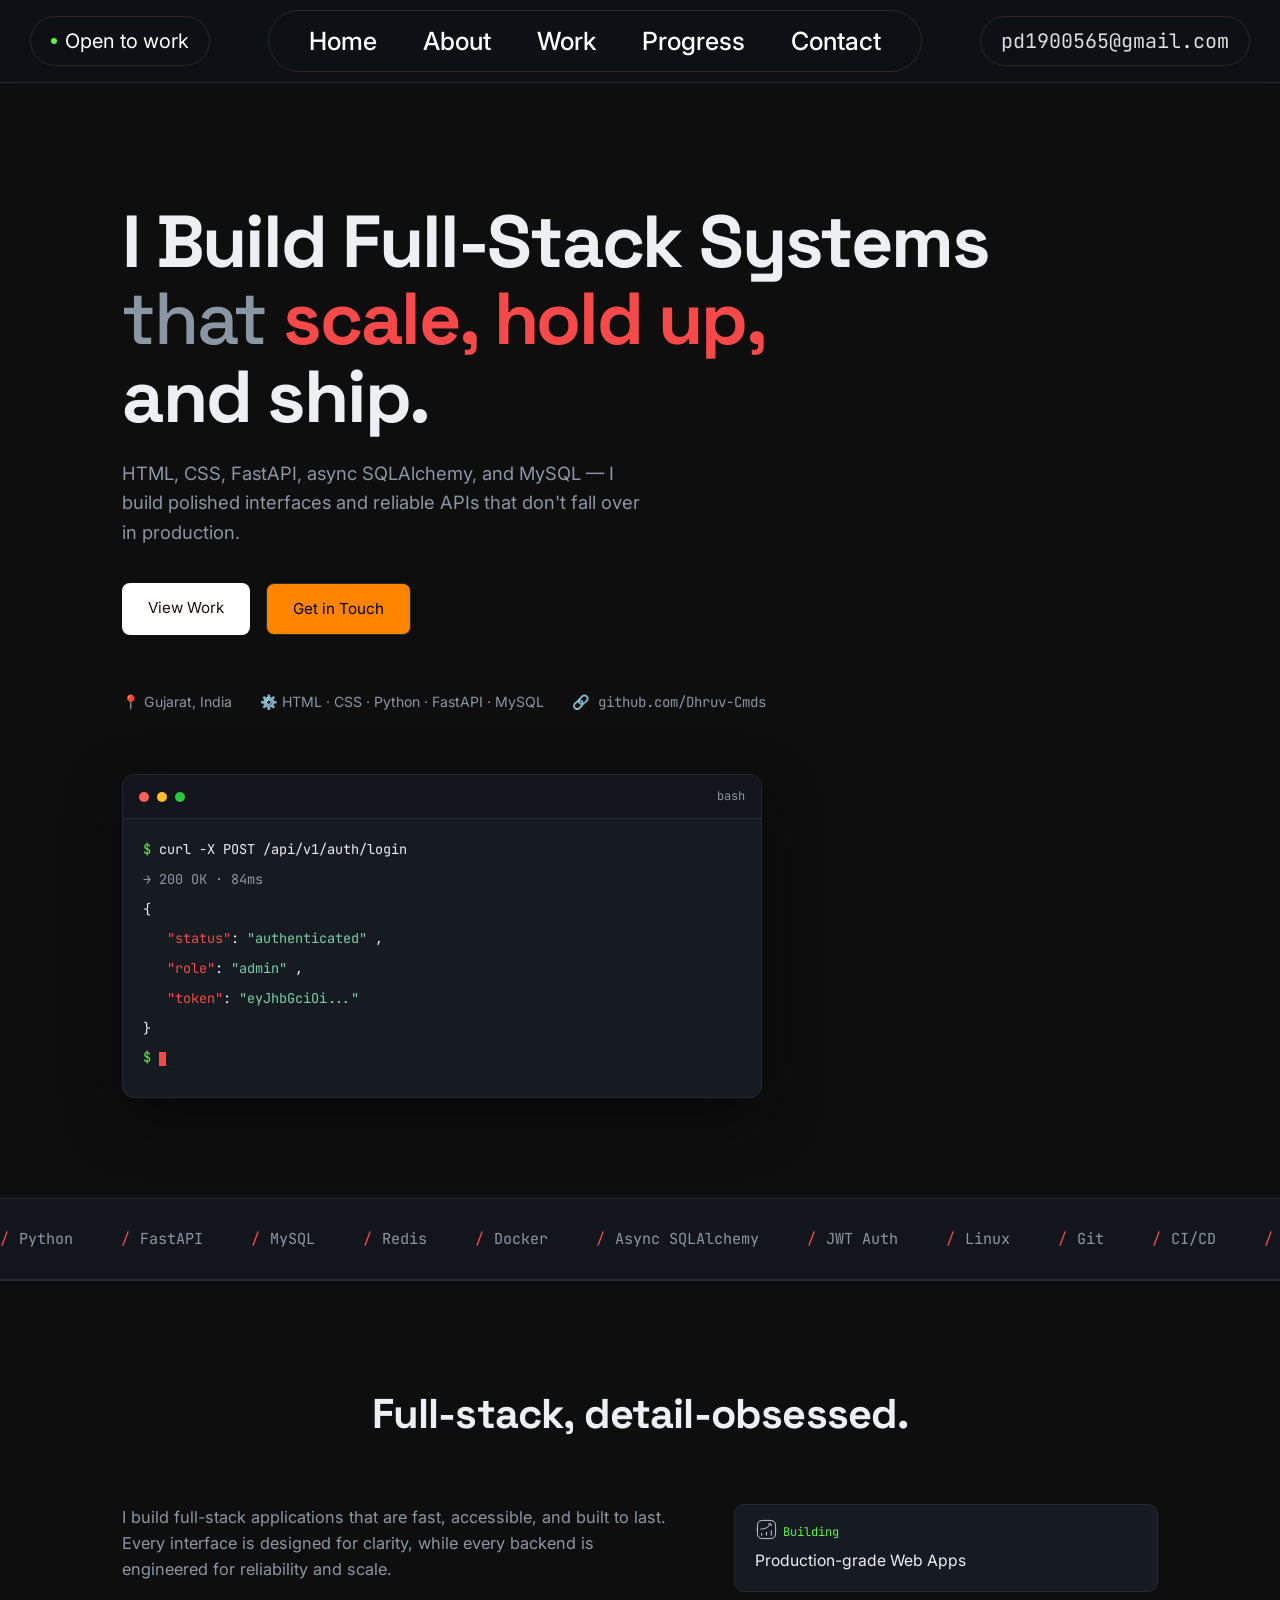
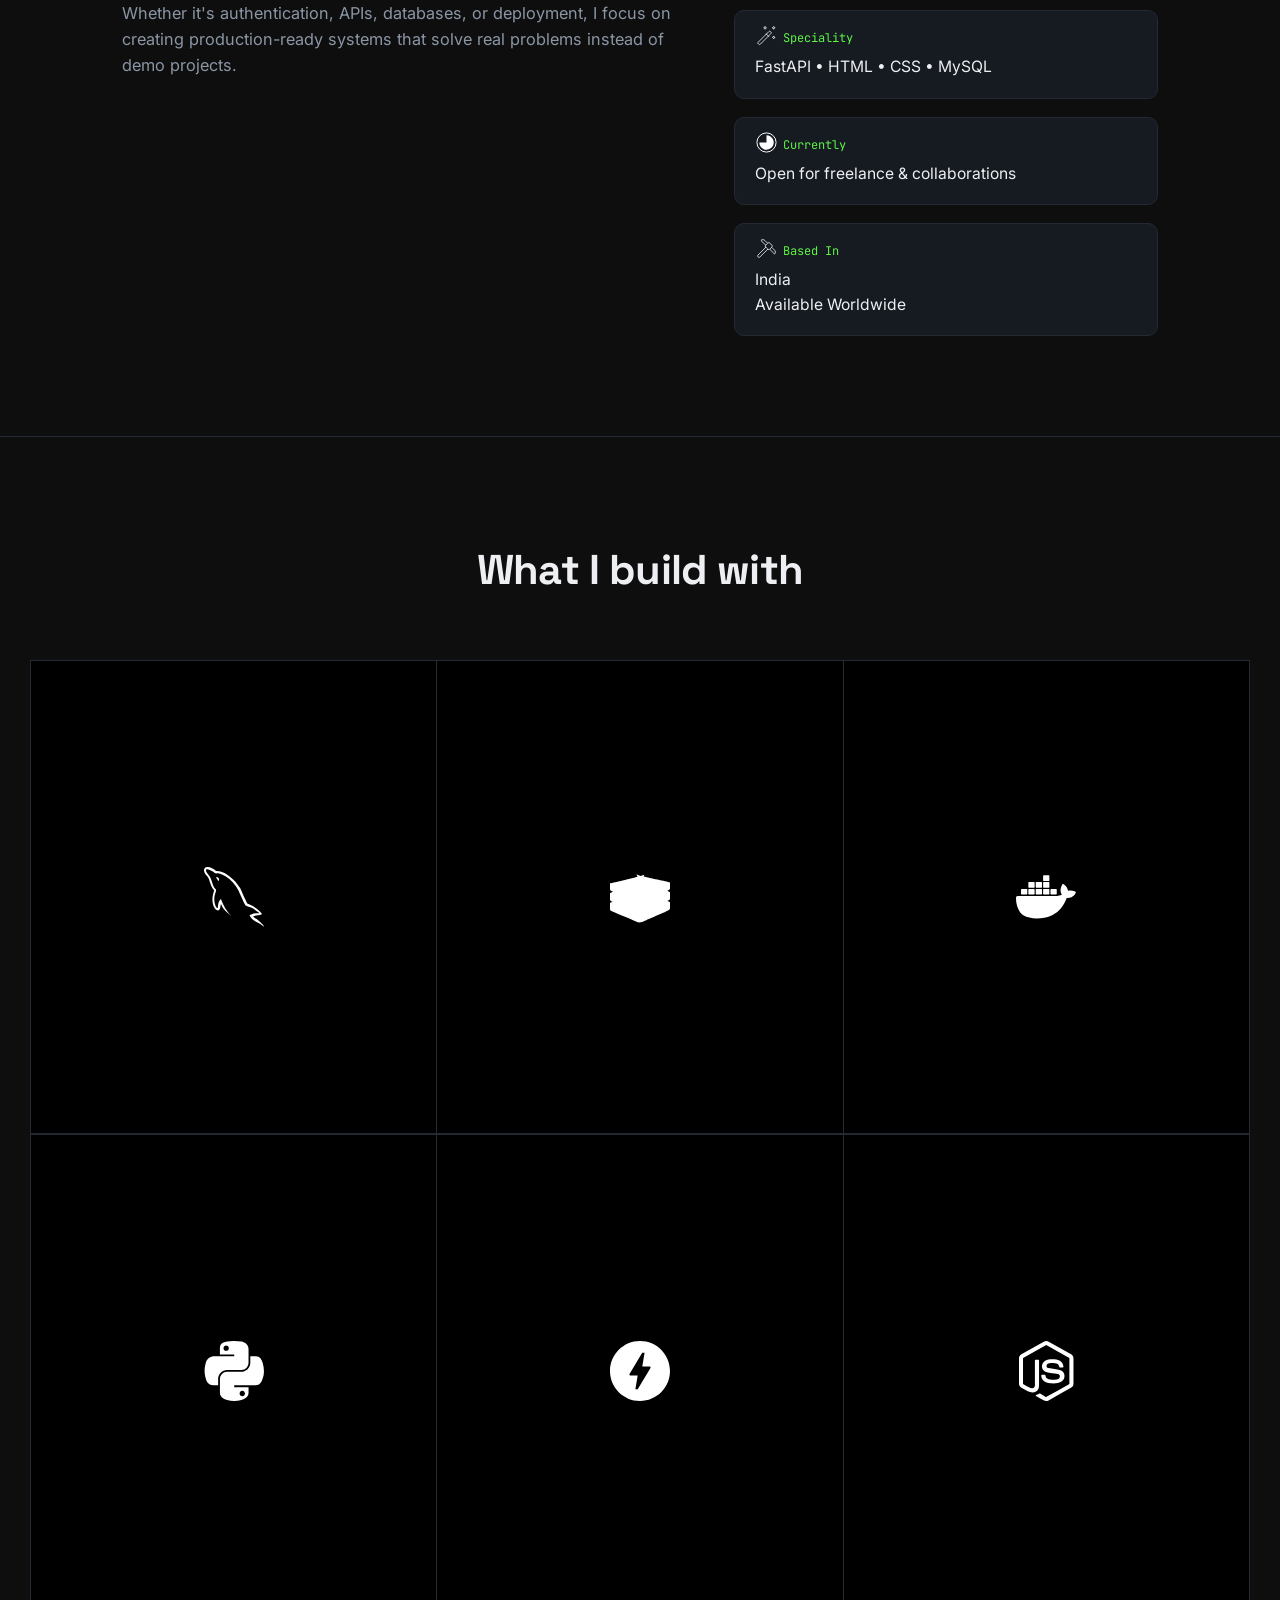
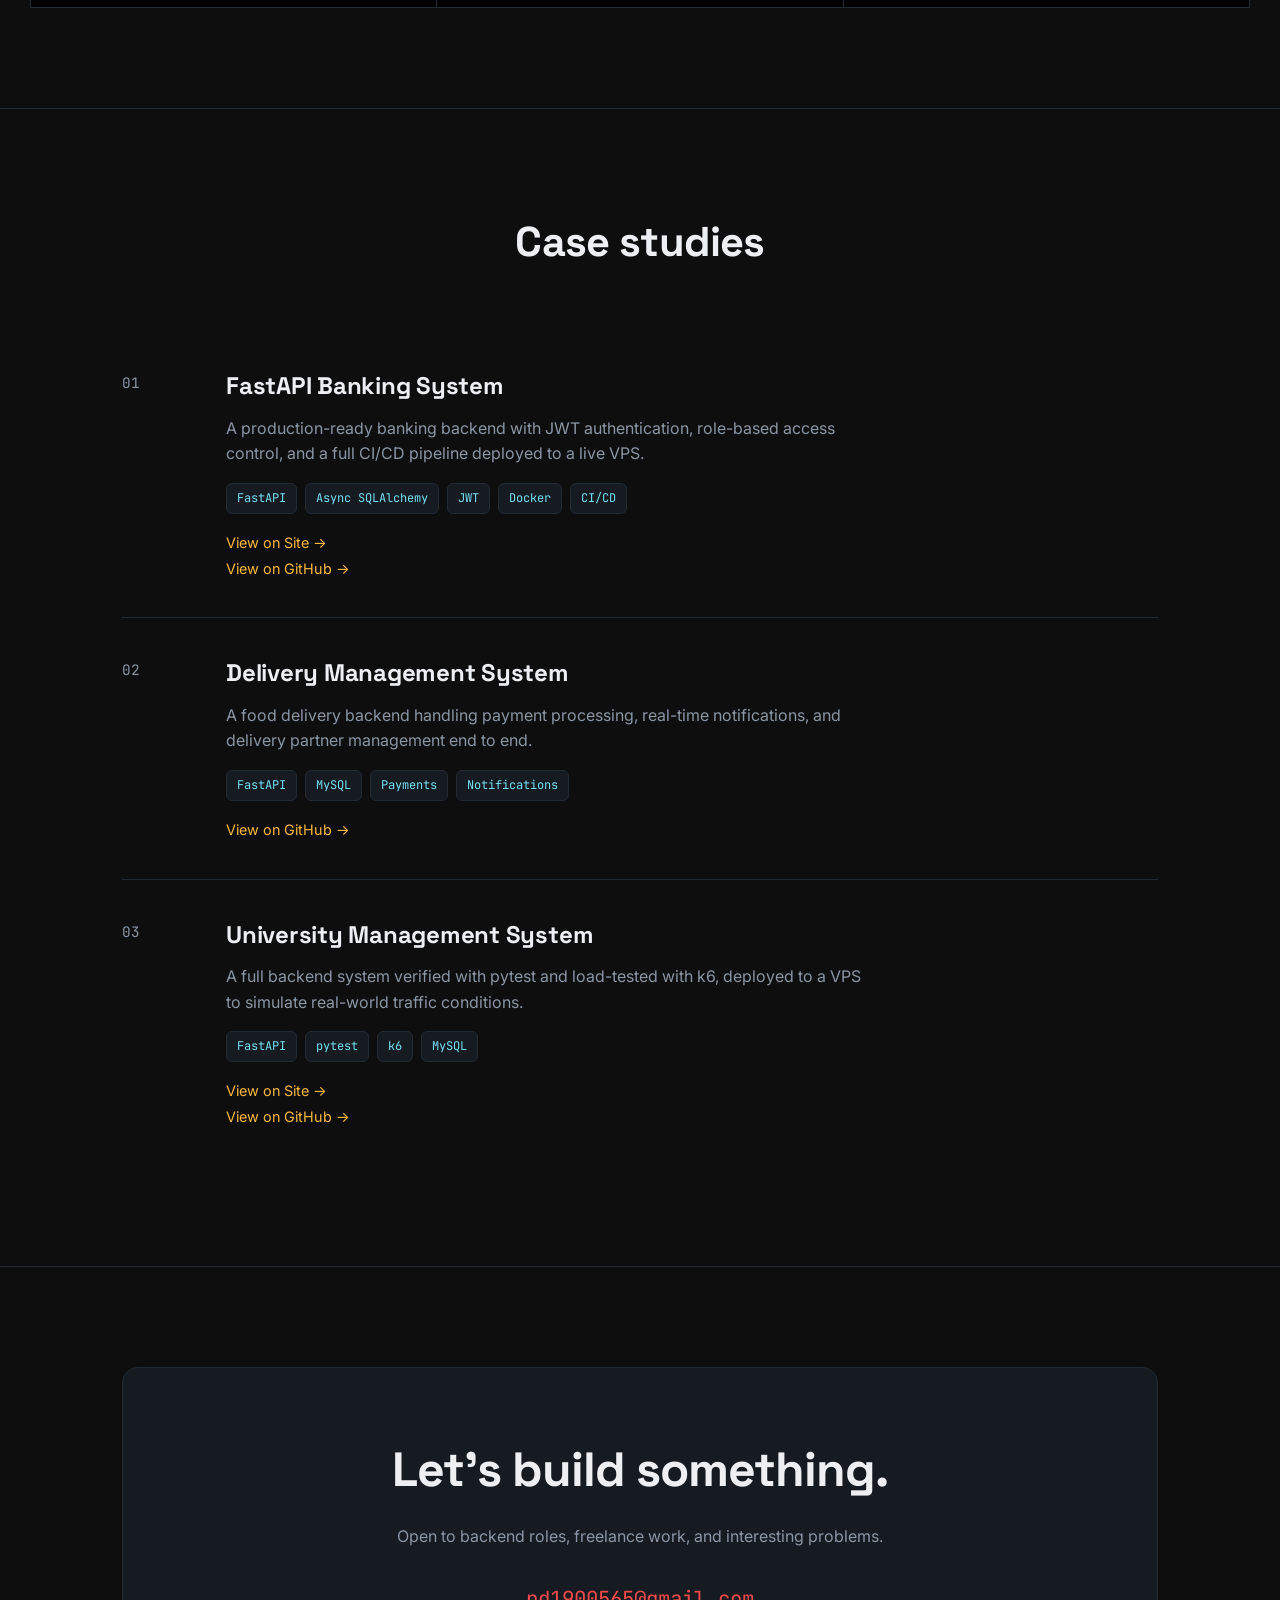
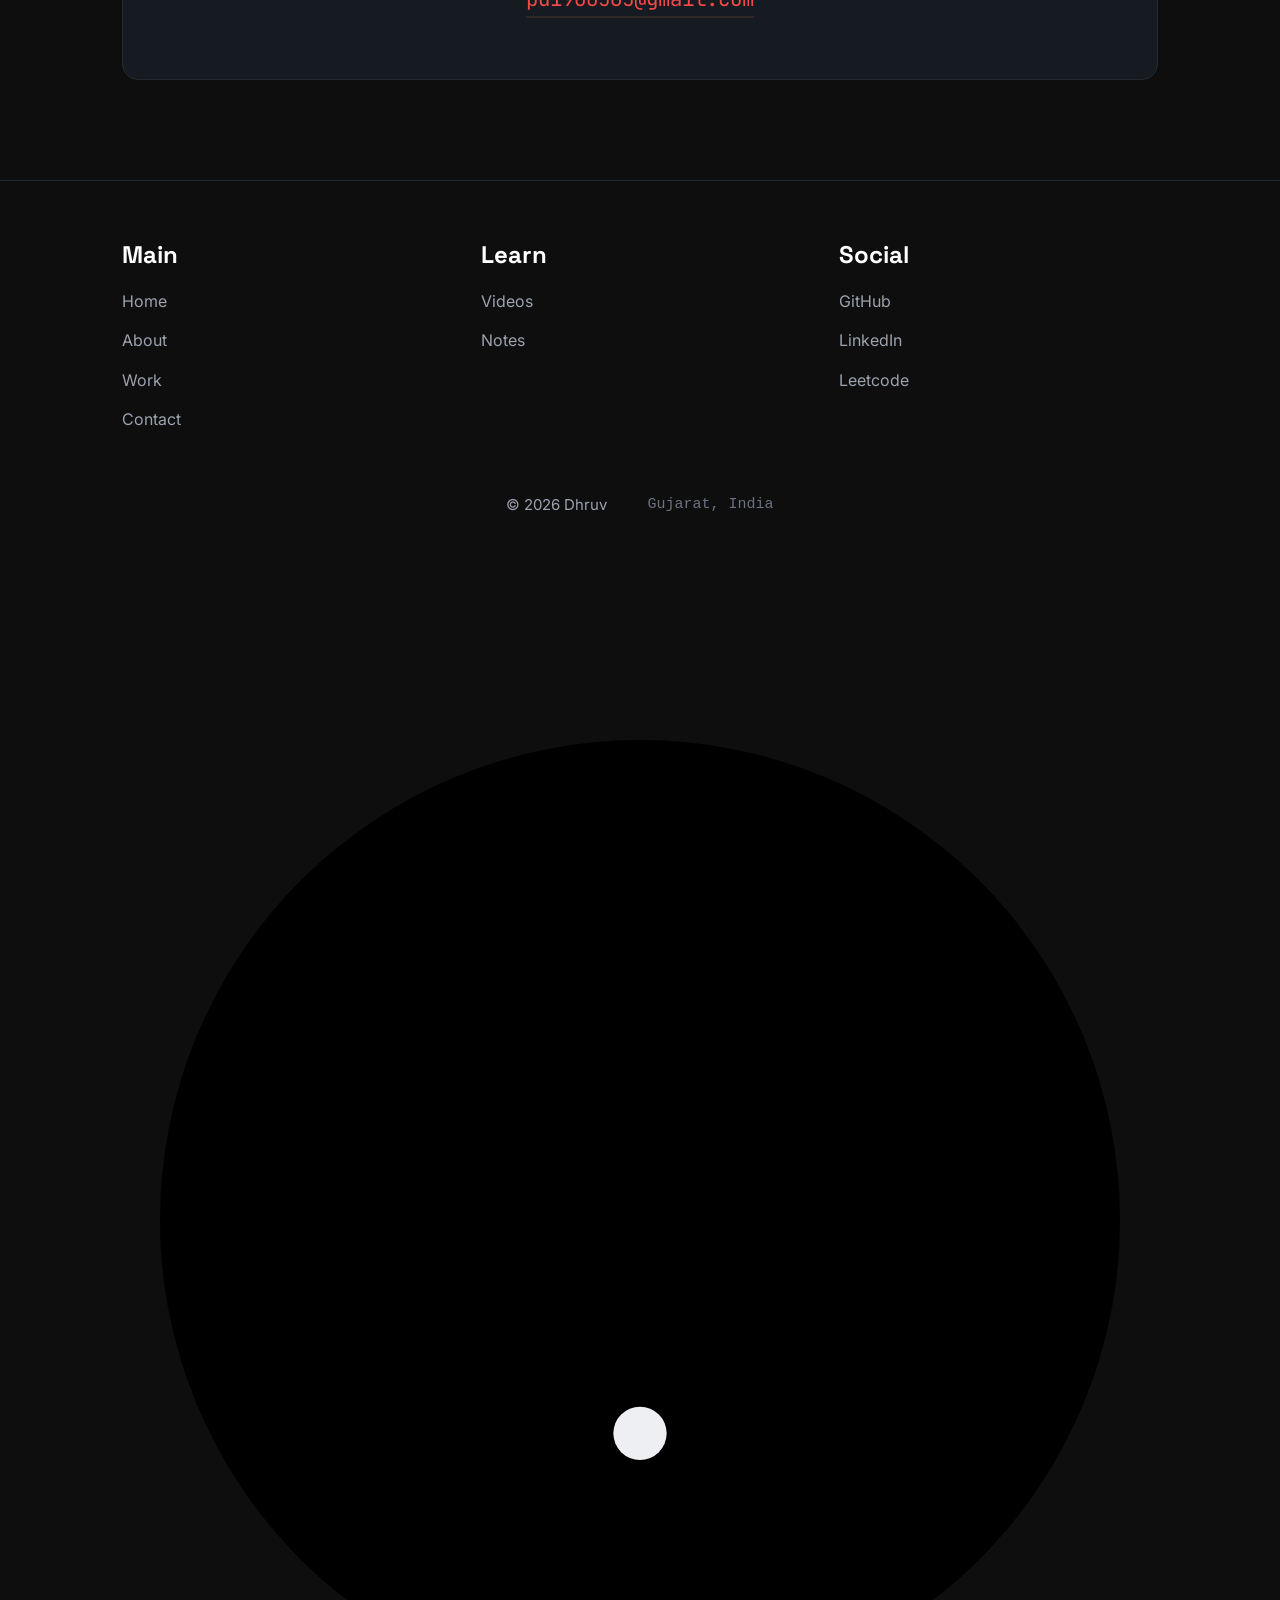
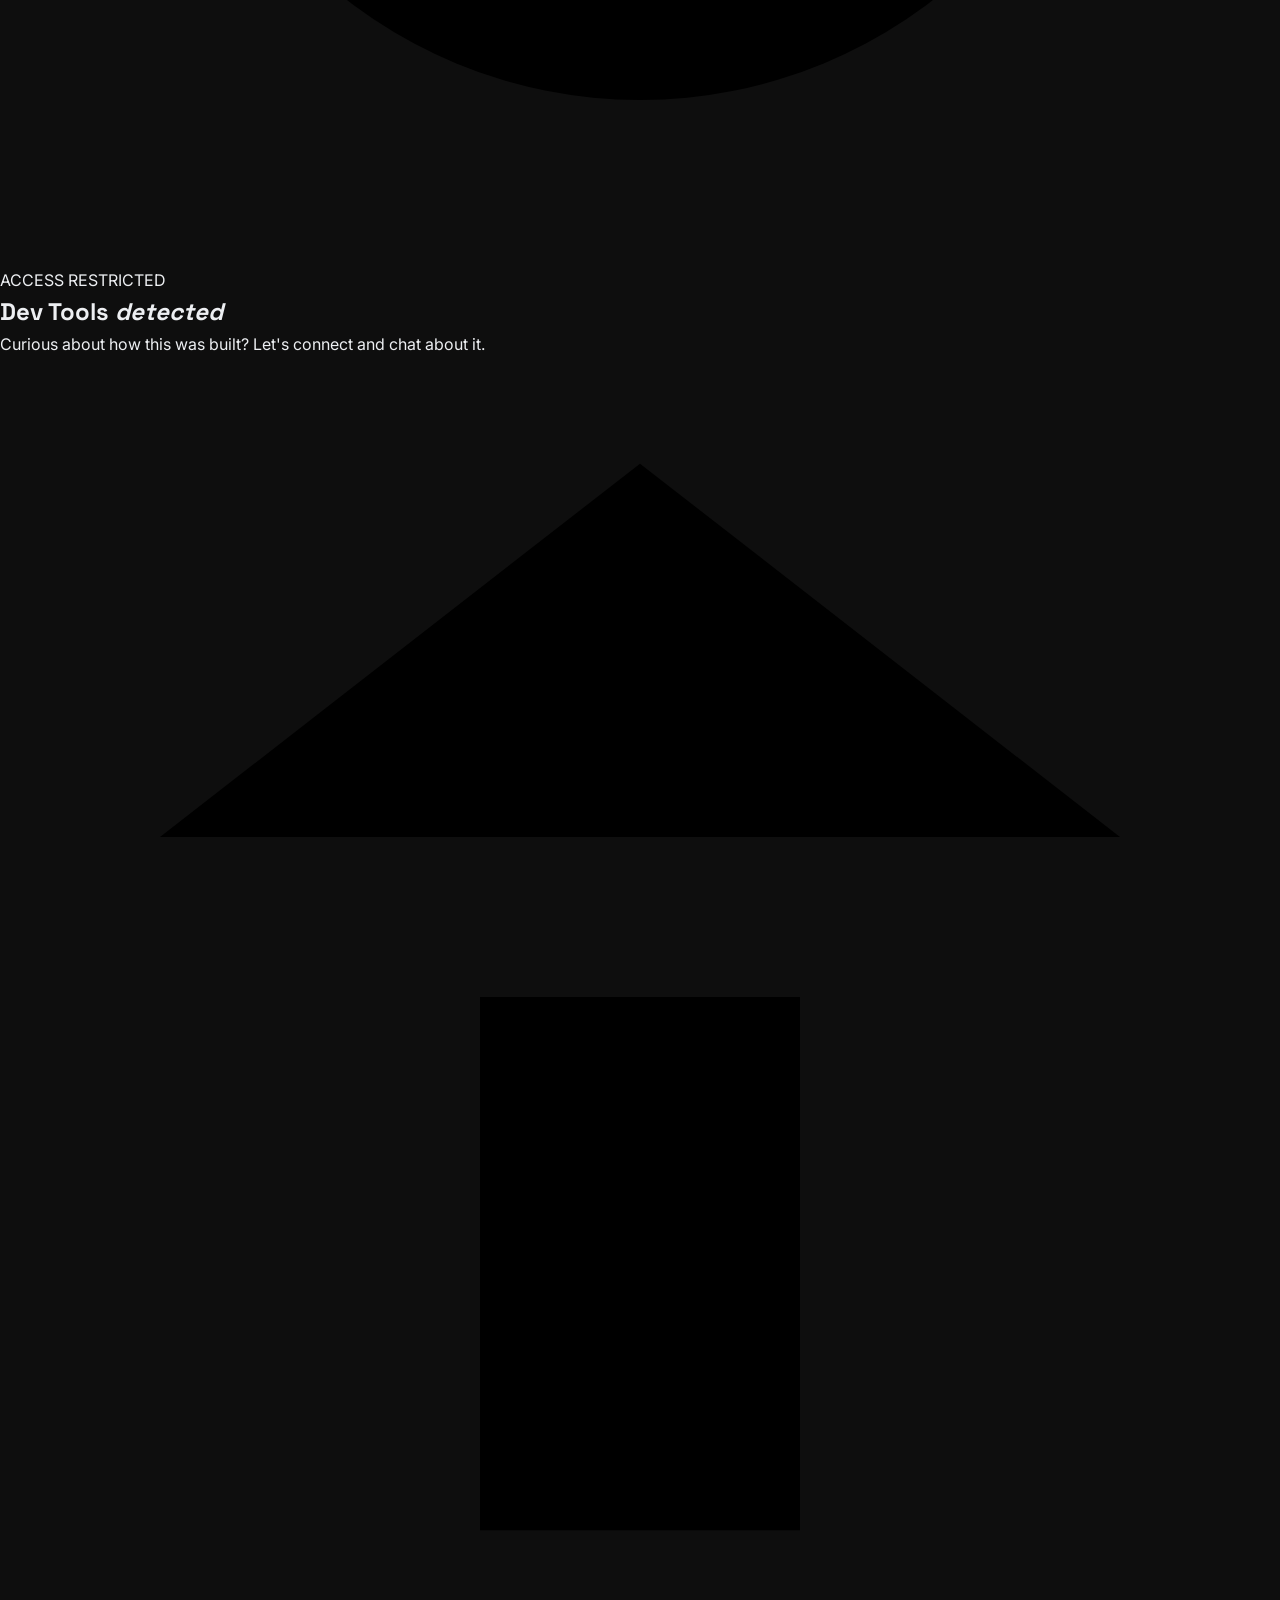
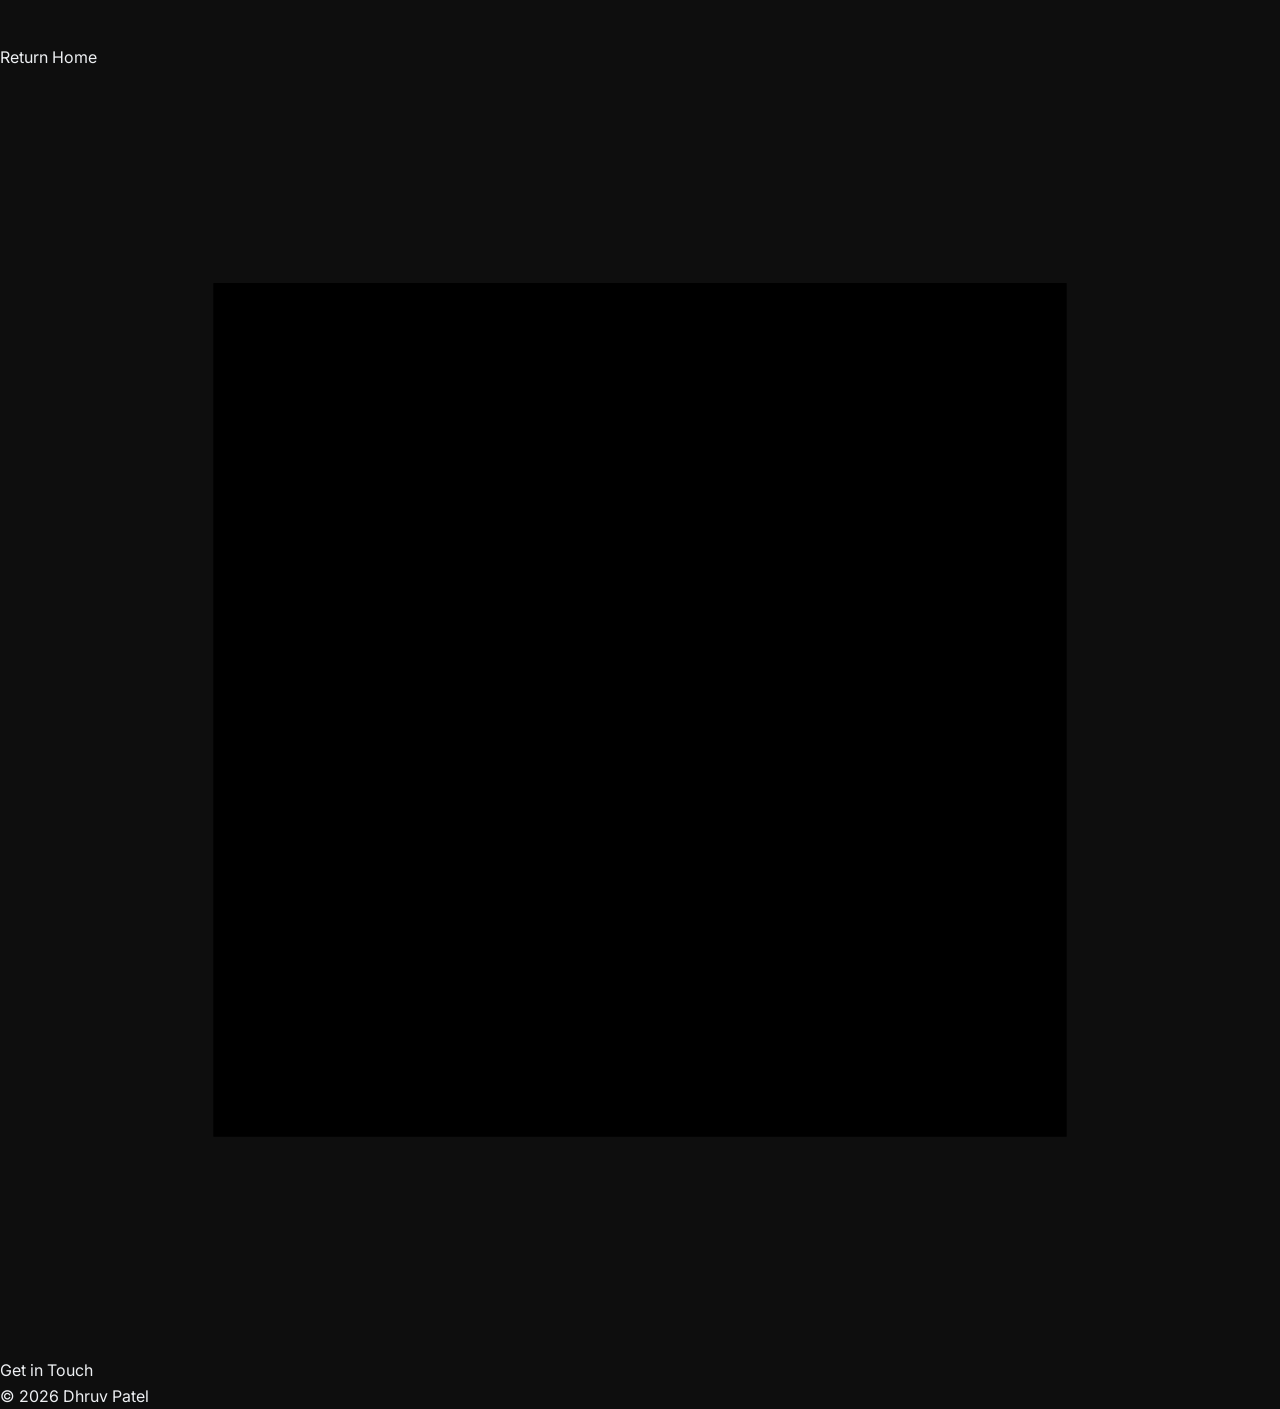
==== commit 2e1ae770: "refactor what i build with section" ====
--- a/html/index.html
+++ b/html/index.html
@@ -167,6 +167,8 @@
             <span>HTML</span>
             <span>CSS</span>
             <span>JavaScript</span>
+            <span>Node.js</span>
+            <span>Express.js</span>
             <span>Python</span>
             <span>FastAPI</span>
             <span>MySQL</span>
@@ -180,6 +182,8 @@
             <span>HTML</span>
             <span>CSS</span>
             <span>JavaScript</span>
+            <span>Node.js</span>
+            <span>Express.js</span>
 
         </div>
     </div>
@@ -274,17 +278,17 @@
 
             <div class="stack-grid">
 
-                <div class="stack-cell">
+                <div class="stack-cell" data-stack-name="MySQL">
                     <div class="stack-icon">
                         <img src="../assests/svgs/mysql.svg" alt="">
                     </div>
                 </div>
-                <div class="stack-cell">
+                <div class="stack-cell" data-stack-name="Redis">
                     <div class="stack-icon">
                         <img src="../assests/svgs/redis.svg" alt="">
                     </div>
                 </div>
-                <div class="stack-cell">
+                <div class="stack-cell" data-stack-name="Docker">
                     <div class="stack-icon">
                         <img src="../assests/svgs/docker.svg" alt="">
                     </div>
@@ -294,22 +298,23 @@
 
             <div class="stack-grid-2">
 
-                <div class="stack-cell">
+                <div class="stack-cell" data-stack-name="Python">
                     <div class="stack-icon">
                         <img src="../assests//svgs/python.svg" alt="">
                     </div>
                 </div>
 
-                <div class="stack-cell">
+                <div class="stack-cell" data-stack-name="FastAPI">
                     <div class="stack-icon">
                         <img src="../assests/svgs/fastapi.svg" alt="">
                     </div>
                 </div>
-                <div class="stack-cell">
+                <div class="stack-cell" data-stack-name="Node.js">
                     <div class="stack-icon">
                         <img src="../assests/svgs/nodeJs.svg" alt="">
                     </div>
                 </div>
+
             </div>
         </div>
 
@@ -509,4 +514,4 @@
 
 </body>
 
-</html>+</html>
--- a/css/style.css
+++ b/css/style.css
@@ -168,14 +168,12 @@
     color: white;
     transform-origin: left center;
     background-color: transparent;
-    transition: transform 700ms cubic-bezier(0.22, 1, 0.36, 1),
-        background-color 420ms ease,
-        color 420ms ease, box-shadow 420ms ease;
+    transition: 300ms ease-in;
 }
 
 .links a:hover {
 
-    transform: translateY(-1px) scaleX(1.12);
+    transform: scaleX(1.1);
     color: black;
     background-color: var(--white);
     border-radius: 100px;
@@ -528,6 +526,7 @@
 
 /* TECH STACK GRID */
 .stack-grid {
+    background-color: black;
     margin: 0 30px;
     display: grid;
     grid-template-columns: repeat(3, 1fr);
@@ -537,6 +536,7 @@
 
 
 .stack-grid-2 {
+    background-color: black;
     margin: 0 30px;
     display: grid;
     grid-template-columns: repeat(3, 1fr);
@@ -545,6 +545,7 @@
 }
 
 .stack-cell {
+    position: relative;
     border-right: 1px solid var(--border);
     border-bottom: 1px solid var(--border);
     padding: 36px 24px;
@@ -553,11 +554,15 @@
     align-items: center;
     gap: 14px;
     text-align: center;
-    transition: background .2s;
+    transition: 300ms ease-in;
 }
 
 .stack-cell:hover {
-    background: var(--card);
+    background: #fff;
+}
+
+.stack-cell.is-active {
+    background: #fff;
 }
 
 .stack-icon {
@@ -570,6 +575,50 @@
     justify-content: center;
     color: var(--text);
     flex-shrink: 0;
+}
+
+.stack-icon img {
+    transition: filter .2s ease;
+}
+
+.stack-cell:hover .stack-icon img {
+    filter: brightness(0);
+}
+
+.stack-cell.is-active .stack-icon img {
+    filter: brightness(0);
+}
+
+.stack-cell::after {
+    content: attr(data-stack-name);
+    position: absolute;
+    left: 50%;
+    top: 305px;
+    transform: translateX(-50%);
+    color: #000;
+    z-index: 2;
+    font-family: 'JetBrains Mono', monospace;
+    font-size: 1.3rem;
+    font-weight: 500;
+    line-height: 1.2;
+    white-space: nowrap;
+    opacity: 0;
+    visibility: hidden;
+    pointer-events: none;
+    transition: opacity .3s ease-out;
+    transition-delay: 0s;
+}
+
+.stack-cell:hover::after {
+    opacity: 1;
+    visibility: visible;
+    transition-delay: .3s;
+}
+
+.stack-cell.is-active::after {
+    opacity: 1;
+    visibility: visible;
+    transition-delay: .6s;
 }
 
 /* PROJECTS */
@@ -802,8 +851,13 @@
         margin-bottom: 56px;
     }
 
-    .stack-icon {
-        height: 300px;
+    .stack-grid-2 {
+        grid-template-columns: repeat(3, 1fr);
+    }
+
+    .stack-icon img {
+        width: 80px;
+        height: 80px;
     }
 }
 
@@ -910,10 +964,15 @@
         margin-bottom: 56px;
     }
 
-    .stack-icon {
-        height: 250px;
-    }
-
+    .stack-grid-2 {
+        /* grid-template-columns: repeat(5, 70px); */
+        grid-template-columns: repeat(3, 1fr);
+    }
+
+    .stack-icon img {
+        width: 40px;
+        height: 40px;
+    }
 
     /* Respect users who prefer reduced motion */
     @media (prefers-reduced-motion: reduce) {
@@ -1067,4 +1126,4 @@
         color: var(--text-dim);
         opacity: 0.6;
     }
-}+}
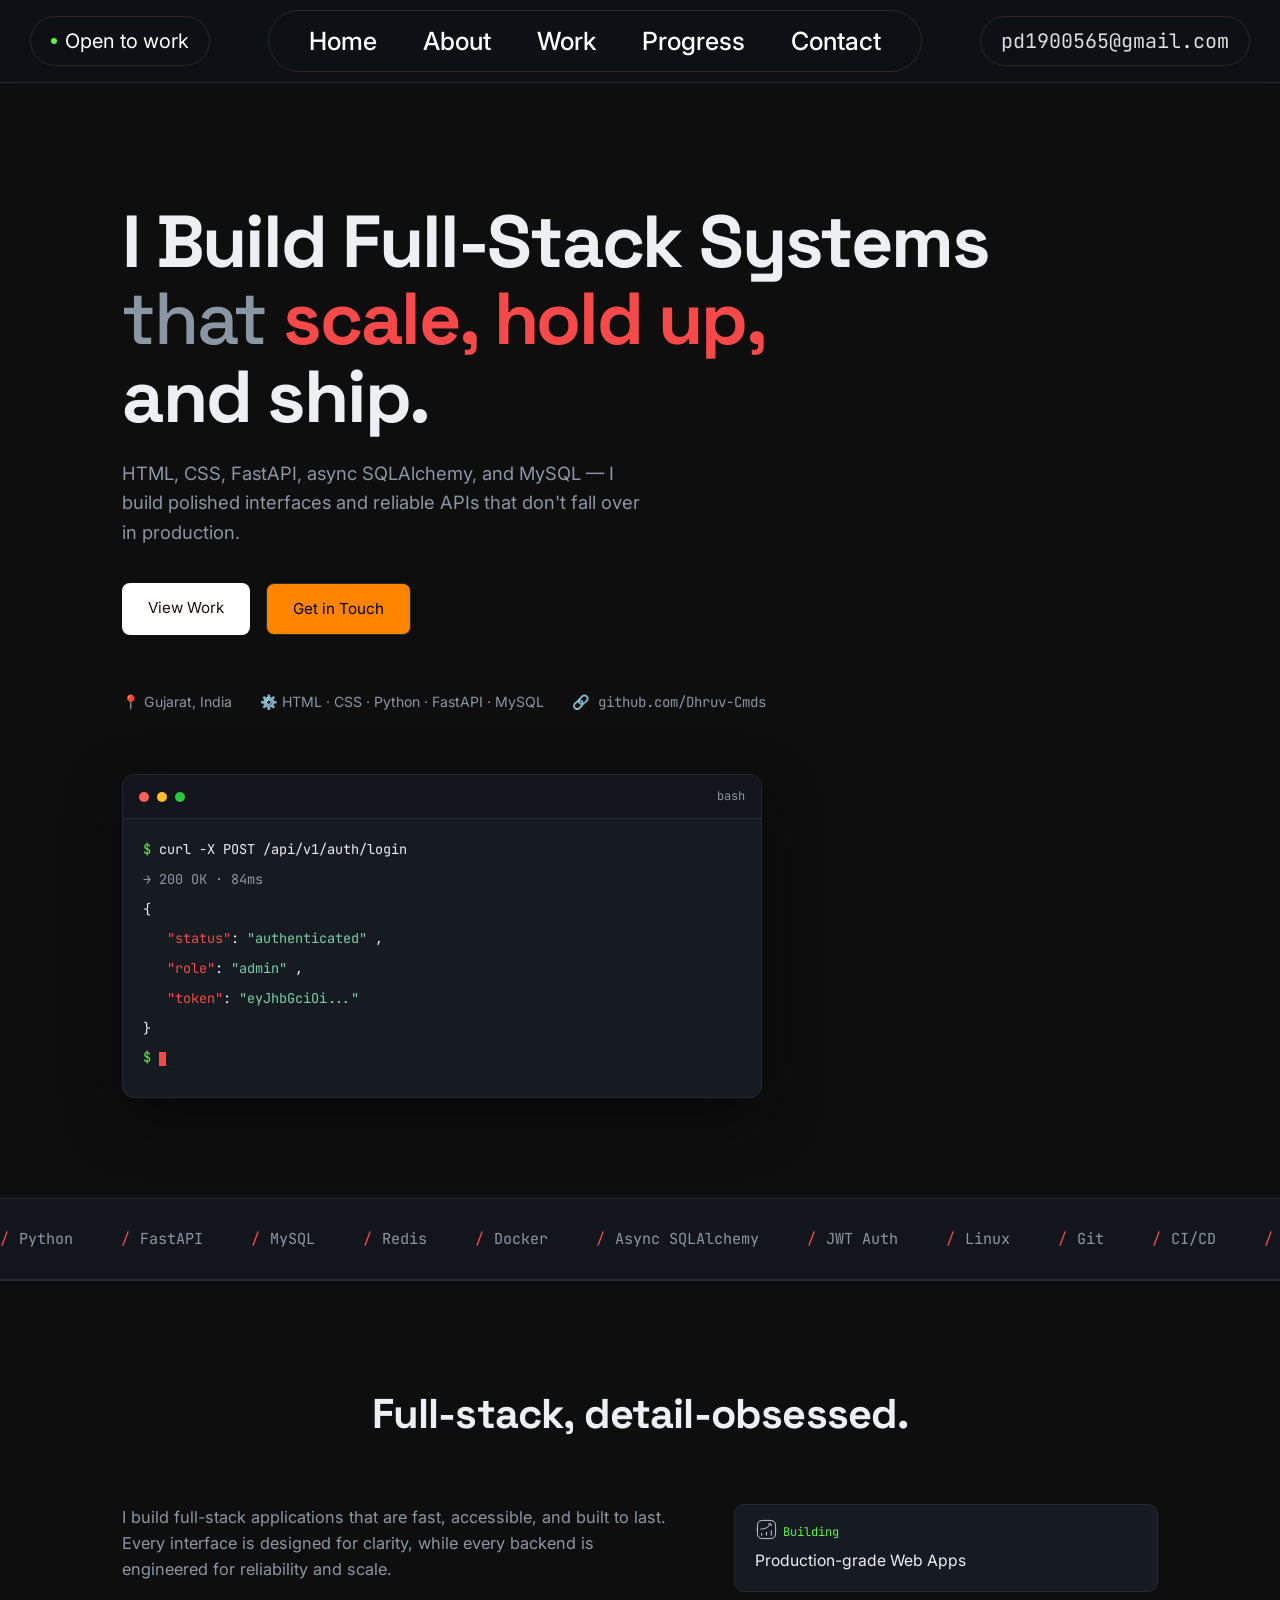
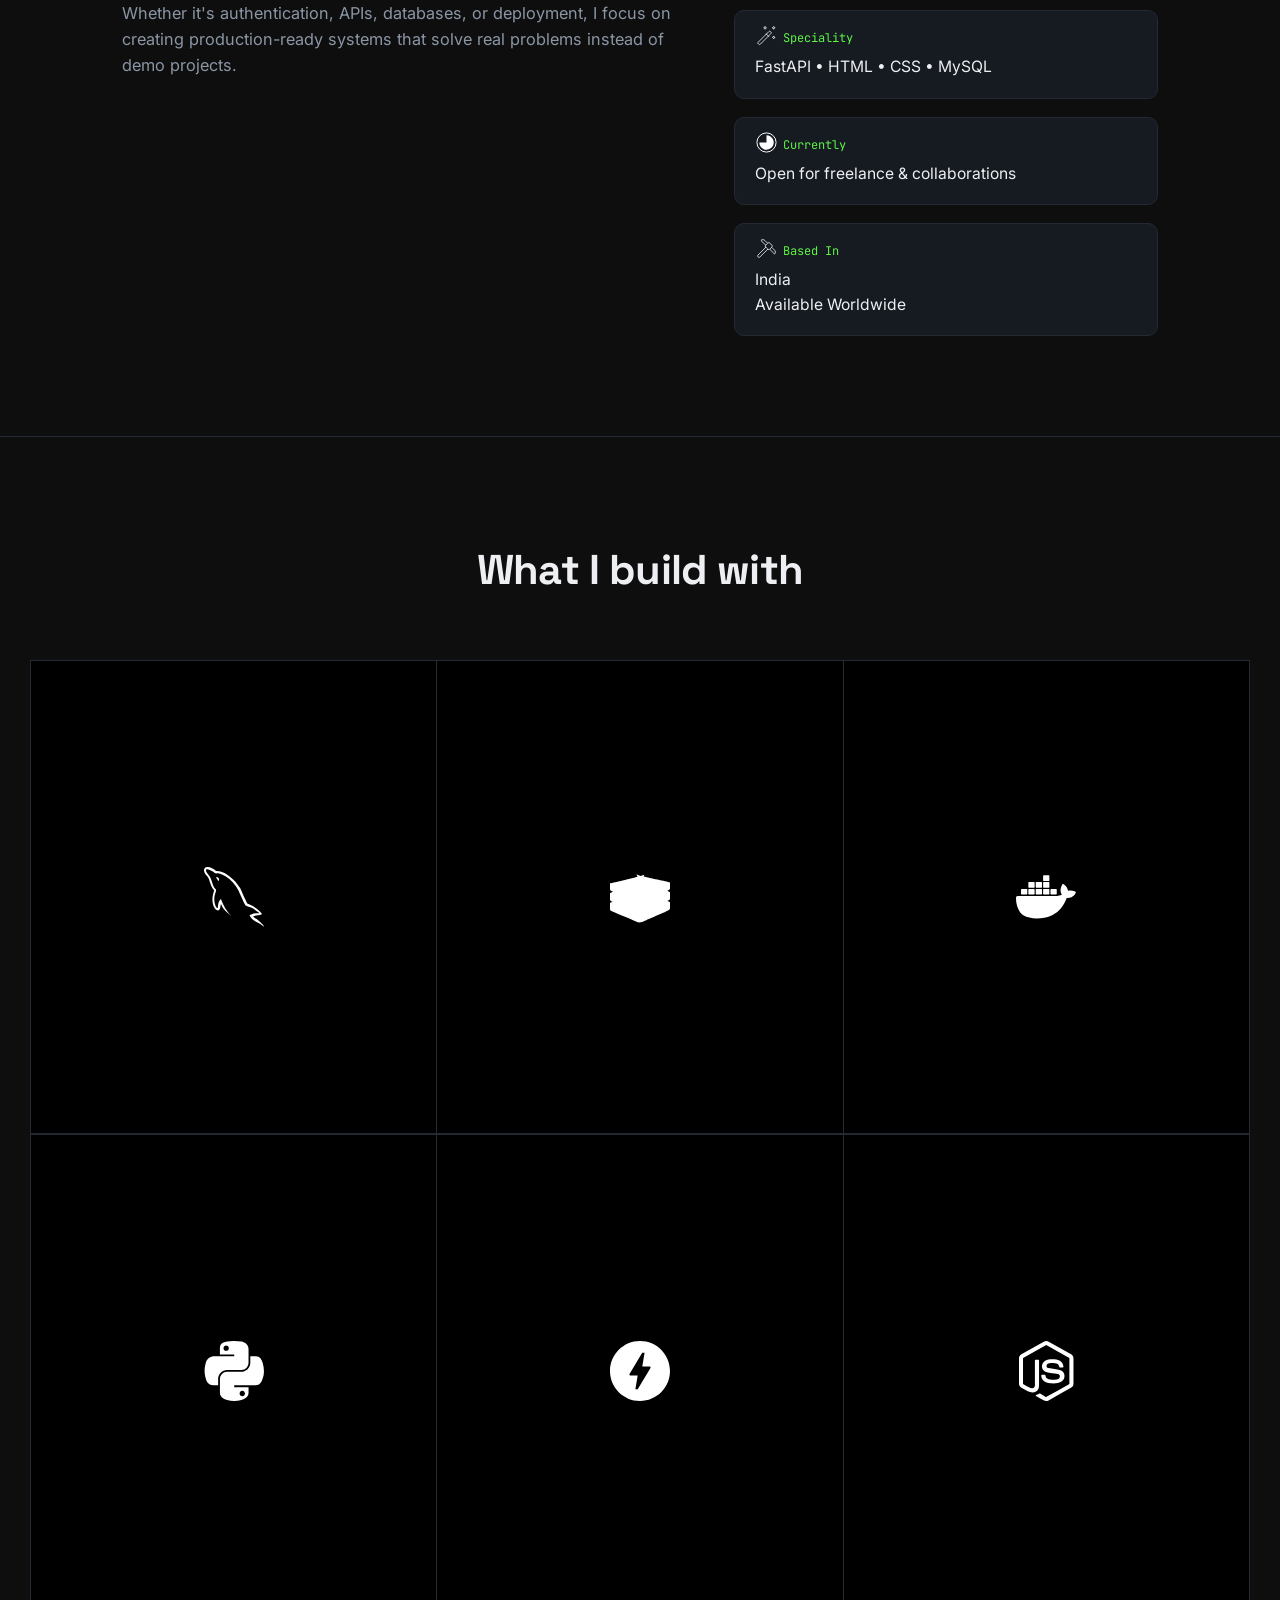
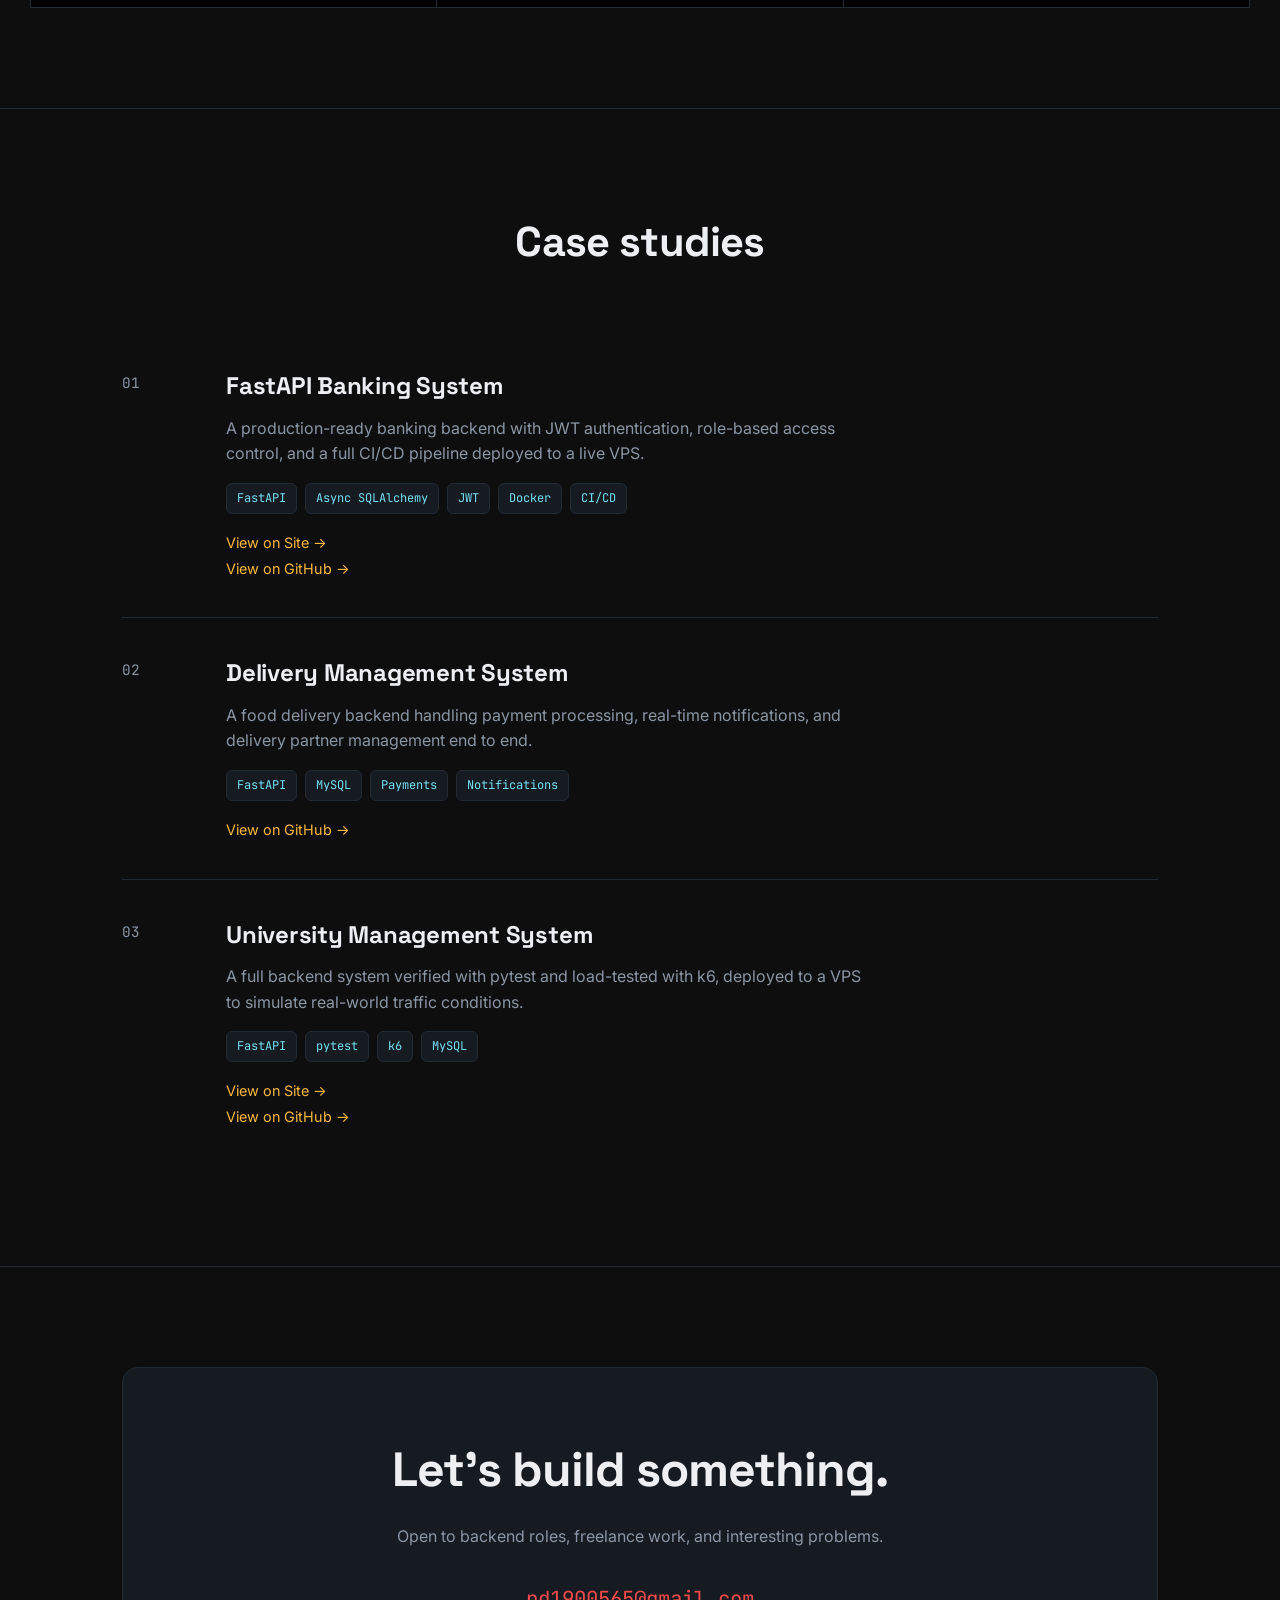
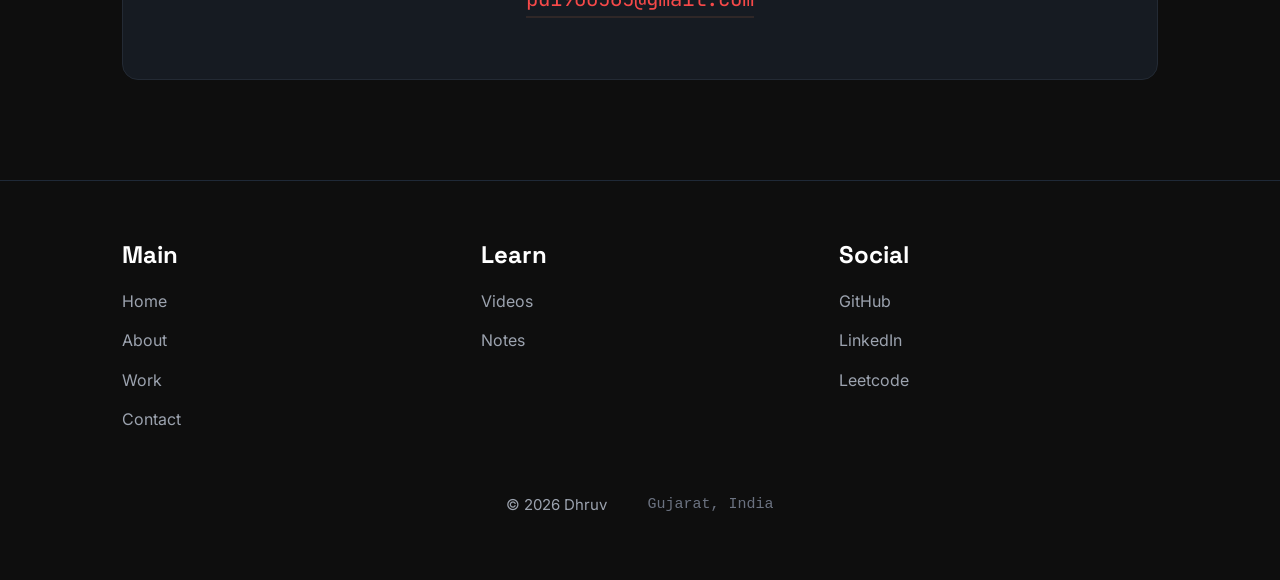
==== commit 30494311: "removed unused js" ====
--- a/html/index.html
+++ b/html/index.html
@@ -482,36 +482,7 @@
         </div>
 
     </footer>
-
-    <div id="devtools-block">
-        <div class="dt-card">
-            <div class="dt-icon"><svg viewBox="0 0 24 24">
-                    <circle cx="12" cy="12" r="9" />
-                    <line x1="12" y1="8" x2="12" y2="12" />
-                    <circle cx="12" cy="16" r=".5" fill="currentColor" />
-                </svg></div>
-            <div class="dt-eyebrow">ACCESS RESTRICTED</div>
-            <h2 class="dt-title">Dev Tools <em>detected</em></h2>
-            <p class="dt-desc">Curious about how this was built? Let's connect and chat about it.</p>
-            <a href="#" onclick="location.reload();return false;" class="dt-btn dt-btn-primary">
-                <svg viewBox="0 0 24 24">
-                    <path d="M3 9l9-7 9 7" />
-                    <path d="M9 22V12h6v10" />
-                </svg>
-                Return Home
-            </a>
-            <a href="https://mail.google.com/mail/?view=cm&fs=1&to=pd1900565@gmail.com" target="_blank"
-                class="dt-btn dt-btn-ghost">
-                <svg viewBox="0 0 24 24">
-                    <path d="M4 4h16v16H4z" />
-                    <path d="M4 4l8 8 8-8" />
-                </svg>
-                Get in Touch
-            </a>
-            <div class="dt-footer">© 2026 Dhruv Patel</div>
-        </div>
-    </div>
-
+    
 </body>
 
 </html>
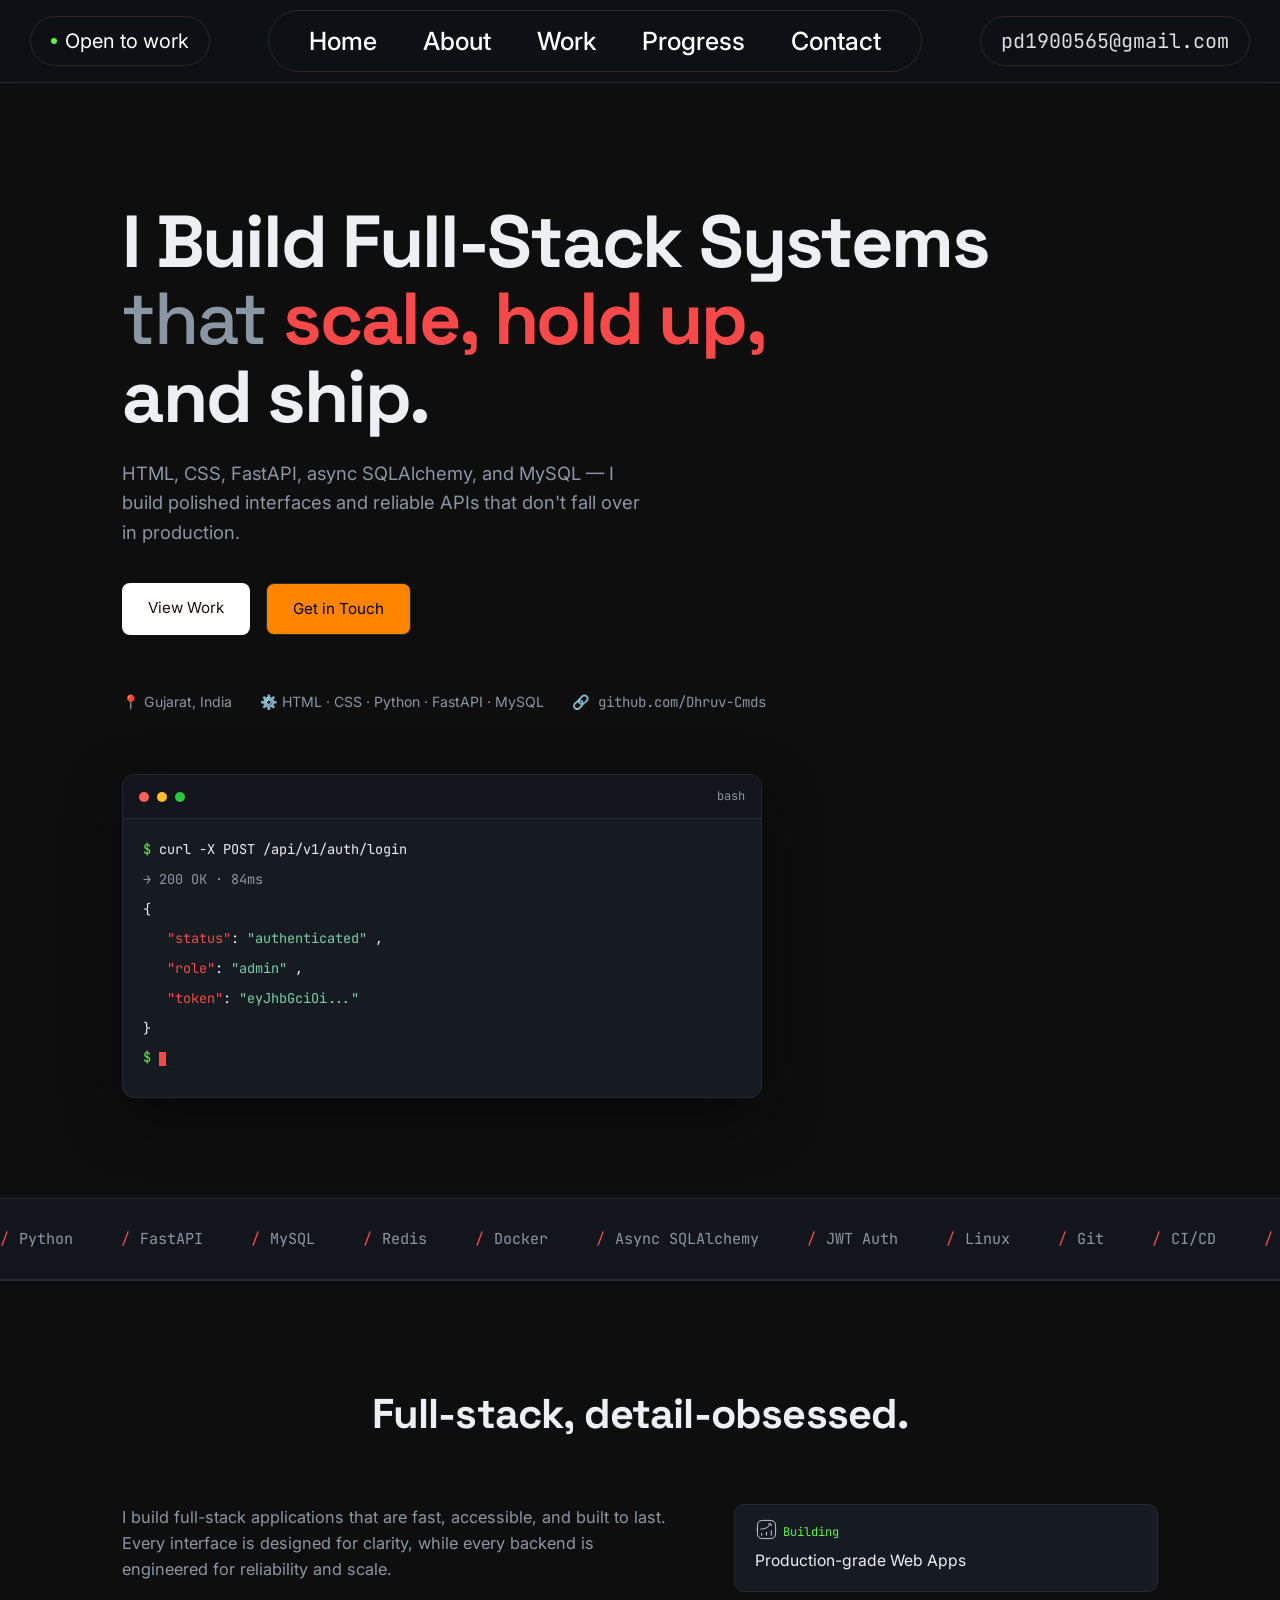
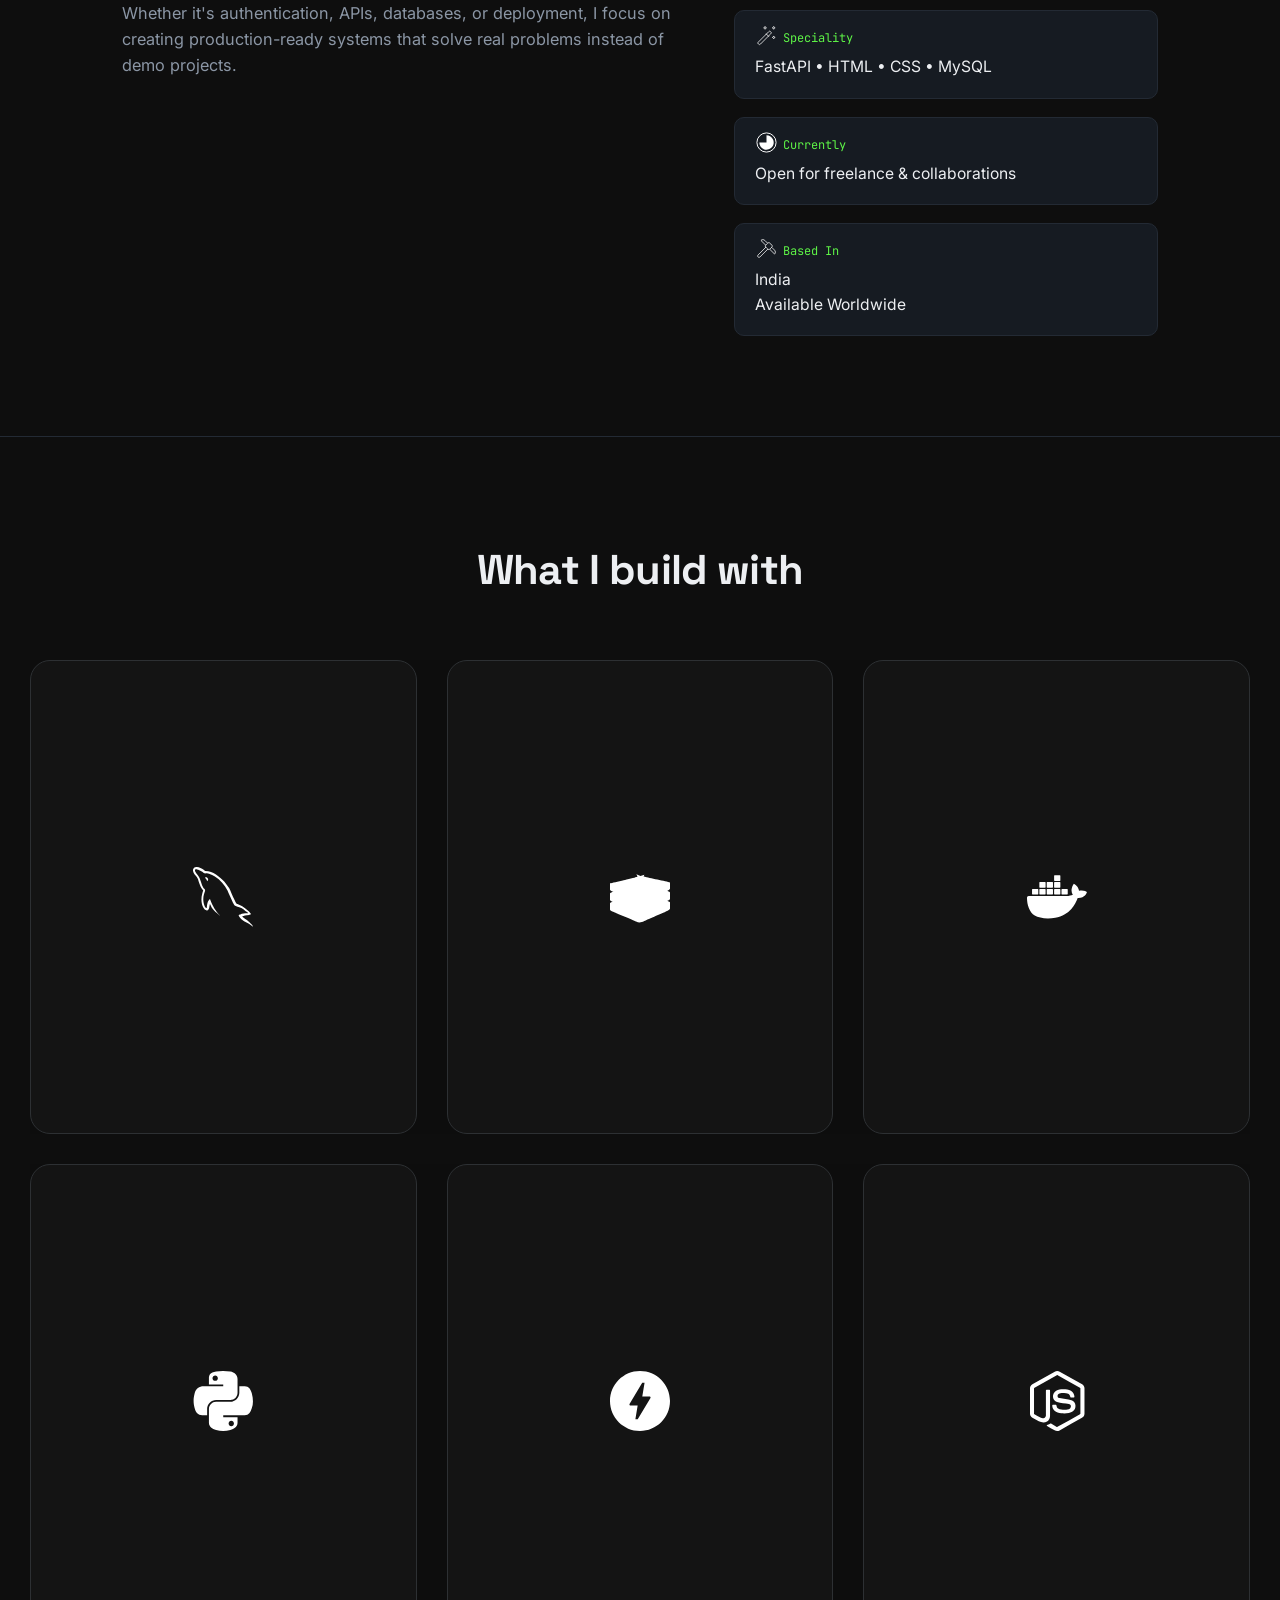
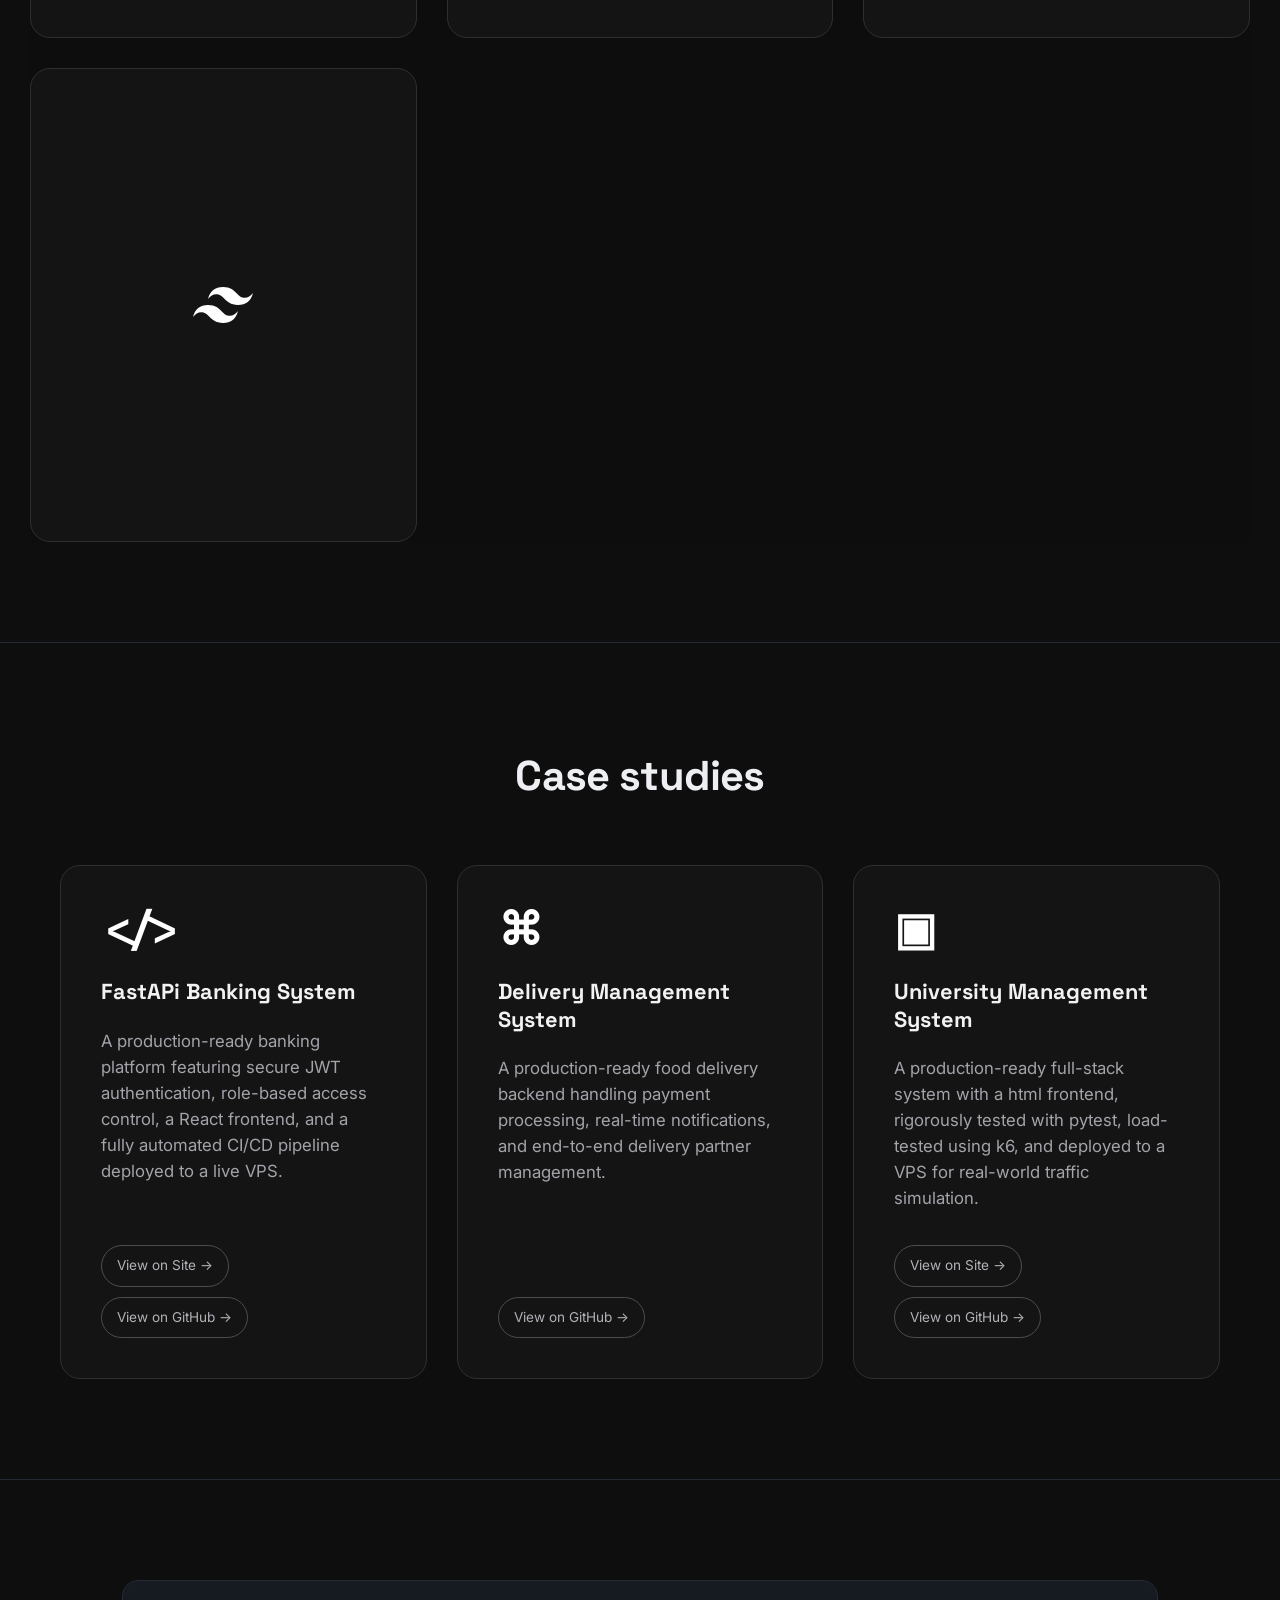
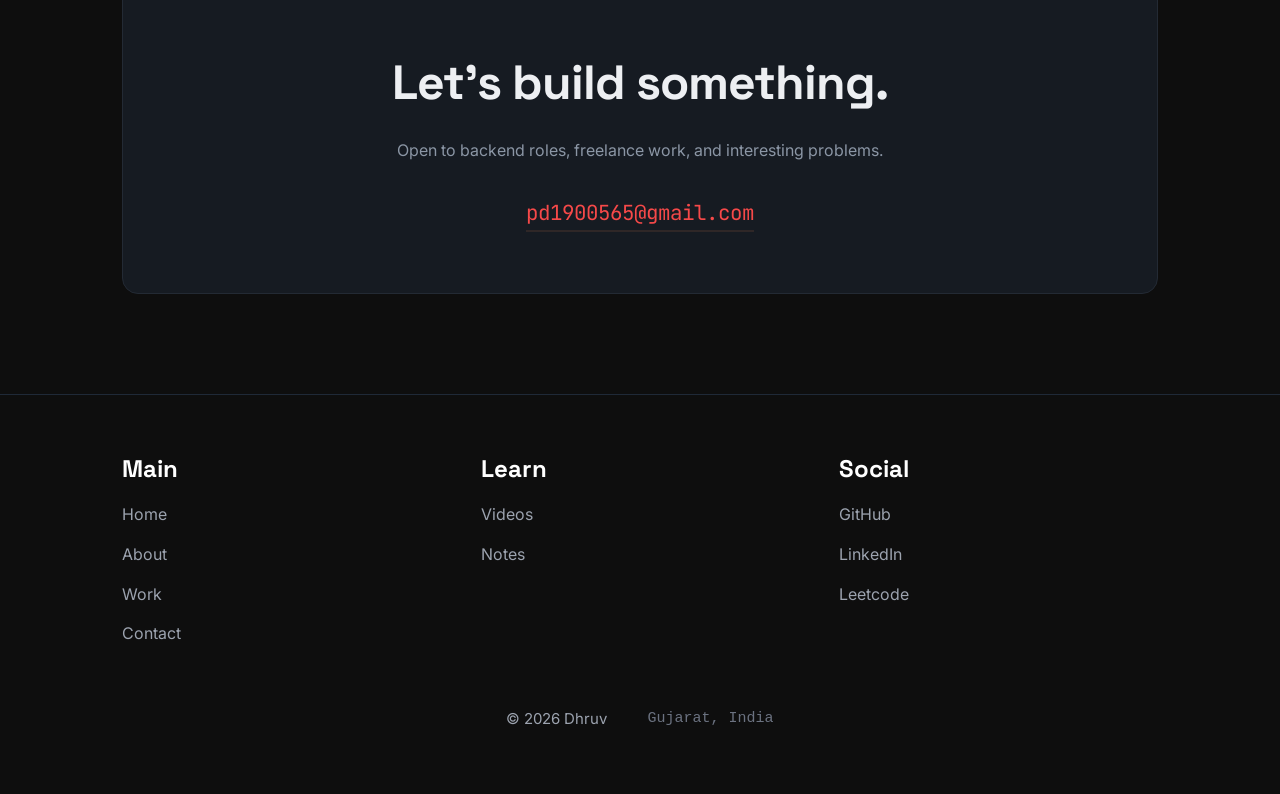
==== commit 65fd7122: "refactor tech stack and case study" ====
--- a/html/index.html
+++ b/html/index.html
@@ -314,6 +314,11 @@
                         <img src="../assests/svgs/nodeJs.svg" alt="">
                     </div>
                 </div>
+                <div class="stack-cell" data-stack-name="TailWind">
+                    <div class="stack-icon">
+                        <img src="../assests/svgs/tailwind.svg" alt="">
+                    </div>
+                </div>
 
             </div>
         </div>
@@ -331,7 +336,97 @@
 
             </div>
 
+
             <div class="case">
+
+                <div class="case-wrap">
+
+                    <div class="case-num1 case-box">
+
+                        <h3 class="case-title"> FastAPi Banking System</h3>
+
+                        <p class="case-desc">
+                            A production-ready banking platform featuring secure JWT authentication,
+                            role-based access control, a React frontend, and a fully automated CI/CD
+                            pipeline deployed to a live VPS.
+                        </p>
+
+                        <div class="case-links">
+
+                            <div>
+                                <a href="https://bank.dhruvcore.com" class="case-link" target="_blank">View on Site
+                                    →</a>
+                            </div>
+
+                            <div>
+                                <a href="https://github.com/Dhruv-Cmds/fastapi-banking-system" class="case-link"
+                                    target="_blank">View on GitHub →</a>
+                            </div>
+
+                        </div>
+
+                    </div>
+
+                </div>
+
+                <div class="case-wrap">
+
+                    <div class="case-num2 case-box">
+
+                        <h3 class="case-title">Delivery Management System</h3>
+
+                        <p class="case-desc">
+                            A production-ready food delivery backend handling payment processing,
+                            real-time notifications, and end-to-end delivery partner management.
+                        </p>
+
+                        <div class="case-links">
+
+                            <div>
+                                <a href="https://github.com/Dhruv-Cmds/Delivery-System" class="case-link"
+                                    target="_blank">View on GitHub →</a>
+                            </div>
+
+                        </div>
+
+                    </div>
+
+                </div>
+
+                <div class="case-wrap">
+
+                    <div class="case-num3 case-box">
+
+                        <h3 class="case-title">University Management System</h3>
+
+                        <p class="case-desc">
+                            A production-ready full-stack system with a html frontend, rigorously tested with pytest,
+                            load-tested using k6, and deployed to a VPS for real-world traffic simulation.
+                        </p>
+
+                        <div class="case-links">
+
+                            <div>
+                                <a href="https://ums.dhruvcore.com" class="case-link" target="_blank">View on Site →</a>
+                            </div>
+
+                            <div>
+                                <a href="https://github.com/Dhruv-Cmds/University-Management" class="case-link"
+                                    target="_blank">View on GitHub →</a>
+                            </div>
+
+                        </div>
+
+                    </div>
+
+                </div>
+
+            </div>
+
+        </div>
+        </div>
+
+        <!-- <div class="case">
 
                 <div class="case-num">01</div>
 
@@ -424,7 +519,7 @@
                     </div>
 
                 </div>
-            </div>
+            </div> -->
 
         </div>
     </section>
@@ -482,7 +577,7 @@
         </div>
 
     </footer>
-    
+
 </body>
 
-</html>
+</html>
--- a/css/style.css
+++ b/css/style.css
@@ -525,29 +525,34 @@
 }
 
 /* TECH STACK GRID */
+
+.svg-container {
+    display: grid;
+    row-gap: 30px;
+}
+
 .stack-grid {
-    background-color: black;
+    background-color: #0d0d0d;
     margin: 0 30px;
     display: grid;
     grid-template-columns: repeat(3, 1fr);
-    border-top: 1px solid var(--border);
-    border-left: 1px solid var(--border);
+    gap: 30px;
 }
 
 
 .stack-grid-2 {
-    background-color: black;
+    background: #0d0d0d;
     margin: 0 30px;
     display: grid;
     grid-template-columns: repeat(3, 1fr);
-    border-top: 1px solid var(--border);
-    border-left: 1px solid var(--border);
+    gap: 30px;
 }
 
 .stack-cell {
     position: relative;
-    border-right: 1px solid var(--border);
-    border-bottom: 1px solid var(--border);
+    background: #141414;
+    border: 1px solid #2d3033;
+    border-radius: 20px;
     padding: 36px 24px;
     display: flex;
     flex-direction: column;
@@ -558,11 +563,14 @@
 }
 
 .stack-cell:hover {
-    background: #fff;
+    background: linear-gradient(145deg, #303030, #1a1a1a);
+    border-color: #55585c;
 }
 
 .stack-cell.is-active {
-    background: #fff;
+    background: linear-gradient(145deg, #303030, #1a1a1a);
+    border-color: #55585c;
+    box-shadow: 0 22px 35px rgba(0, 0, 0, 0.35);
 }
 
 .stack-icon {
@@ -582,11 +590,11 @@
 }
 
 .stack-cell:hover .stack-icon img {
-    filter: brightness(0);
+    filter: brightness(0) invert(1);
 }
 
 .stack-cell.is-active .stack-icon img {
-    filter: brightness(0);
+    filter: brightness(0) invert(1);
 }
 
 .stack-cell::after {
@@ -595,7 +603,7 @@
     left: 50%;
     top: 305px;
     transform: translateX(-50%);
-    color: #000;
+    color: #f2f2f2;
     z-index: 2;
     font-family: 'JetBrains Mono', monospace;
     font-size: 1.3rem;
@@ -622,69 +630,107 @@
 }
 
 /* PROJECTS */
+
 .case {
     display: grid;
-    grid-template-columns: minmax(40px, 80px) minmax(0, 1fr);
-    gap: 24px;
-    padding: 36px 0;
-    border-bottom: 1px solid var(--border);
-}
-
-.case:last-child {
-    border-bottom: none;
-}
-
-.case-num {
+    grid-template-columns: repeat(3, minmax(0, 1fr));
+    gap: 30px;
+    justify-content: center;
+    width: min(1540px, calc(100vw - 120px));
+    max-width: none;
+    position: relative;
+    left: 50%;
+    transform: translateX(-50%);
+    padding: 0;
+}
+
+.case-wrap {
+    width: 100%;
+    min-height: 465px;
+    min-width: 0;
+    background: #141414;
+    border: 1px solid #2d3033;
+    border-radius: 20px;
+    overflow: hidden;
+    transition: border-color 220ms ease, background-color 220ms ease,
+        transform 220ms ease, box-shadow 220ms ease;
+}
+
+.case-wrap:hover {
+    background: linear-gradient(145deg, #303030, #1a1a1a);
+    border-color: #555b62;
+    transform: translateY(-3px);
+    box-shadow: 0 22px 35px rgba(0, 0, 0, 0.35);
+}
+
+.case-box {
+    height: 100%;
+    padding: 42px 40px 40px;
+    display: flex;
+    flex-direction: column;
+}
+
+.case-box::before {
+    display: block;
+    height: 70px;
+    color: #fff;
     font-family: 'JetBrains Mono', monospace;
-    color: var(--text-dim);
-    font-size: 0.9rem;
-    padding-top: 4px;
+    font-size: 2.8rem;
+    font-weight: 700;
+    line-height: 1;
+}
+
+.case-num1::before {
+    content: '</>';
+}
+
+.case-num2::before {
+    content: '⌘';
+    font-family: 'Space Grotesk', sans-serif;
+}
+
+.case-num3::before {
+    content: '▣';
+    font-family: 'Space Grotesk', sans-serif;
 }
 
 .case-title {
-    font-size: clamp(1.2rem, 2vw + 0.8rem, 1.5rem);
-    margin-bottom: 10px;
-    letter-spacing: -0.01em;
+    margin: 0 0 22px;
+    color: #f2f2f2;
+    font-size: clamp(1.35rem, 1.7vw, 1.75rem);
+    line-height: 1.25;
 }
 
 .case-desc {
-    color: var(--text-dim);
-    margin-bottom: 16px;
-    max-width: 640px;
-}
-
-.tag-row {
-    display: flex;
-    gap: 8px;
+    color: #a3a3aa;
+    font-size: 1.05rem;
+    line-height: 1.55;
+    margin: 0;
+}
+
+.case-links {
+    display: flex;
     flex-wrap: wrap;
-    margin-bottom: 16px;
-}
-
-.tag {
-    font-family: 'JetBrains Mono', monospace;
-    font-size: 0.75rem;
-    background: var(--card);
-    border: 1px solid var(--border);
-    padding: 5px 10px;
-    border-radius: 6px;
-    color: rgb(117, 225, 244);
-}
-
-.tag:hover {
-    color: rgb(0, 217, 255);
+    gap: 10px;
+    margin-top: auto;
+    padding-top: 34px;
 }
 
 .case-link {
-    font-size: 0.9rem;
-    color: rgb(250, 184, 60);
-    display: inline-flex;
-    align-items: center;
-    gap: 6px;
+    display: inline-block;
+    color: #b2b2b8;
+    border: 1px solid #4b4d50;
+    border-radius: 999px;
+    padding: 9px 15px;
+    font-size: 0.85rem;
+    transition: color 180ms ease;
 }
 
 .case-link:hover {
-    text-decoration: underline;
-}
+    color: #fff;
+    border-color: #777;
+}
+
 
 /* CONTACT */
 .contact-box {
@@ -811,17 +857,36 @@
     }
 
     .case {
-        grid-template-columns: 1fr;
-        gap: 10px;
-        padding: 28px 0;
-    }
-
-    .case-num {
-        padding-top: 0;
+        grid-template-columns: repeat(2, minmax(0, 1fr));
+        width: calc(100vw - 32px);
     }
 
     .stack-grid {
-        grid-template-columns: repeat(3, 1fr);
+        grid-template-columns: repeat(2, minmax(0, 1fr));
+        width: calc(100vw - 32px);
+        margin: 0 auto;
+        gap: 16px;
+    }
+
+    .stack-grid-2 {
+        grid-template-columns: repeat(2, minmax(0, 1fr));
+        width: calc(100vw - 32px);
+        margin: 0 auto;
+        gap: 16px;
+    }
+
+    .stack-cell {
+        aspect-ratio: 1;
+        min-height: 0;
+        padding: 24px 16px;
+    }
+
+    .stack-icon {
+        height: 150px;
+    }
+
+    .stack-cell::after {
+        font-size: 1rem;
     }
 
     .contact-box {
@@ -849,15 +914,6 @@
         justify-content: center;
         gap: 50px;
         margin-bottom: 56px;
-    }
-
-    .stack-grid-2 {
-        grid-template-columns: repeat(3, 1fr);
-    }
-
-    .stack-icon img {
-        width: 80px;
-        height: 80px;
     }
 }
 
@@ -925,16 +981,13 @@
 
     .case {
         grid-template-columns: 1fr;
-        gap: 10px;
-        padding: 28px 0;
-    }
-
-    .case-num {
-        padding-top: 0;
-    }
+        width: calc(100vw - 32px);
+        max-width: 400px;
+    }
+
 
     .stack-grid {
-        grid-template-columns: repeat(3, 1fr);
+        grid-template-columns: repeat(2, minmax(0, 1fr));
     }
 
     .contact-box {
@@ -965,8 +1018,20 @@
     }
 
     .stack-grid-2 {
-        /* grid-template-columns: repeat(5, 70px); */
-        grid-template-columns: repeat(3, 1fr);
+        grid-template-columns: repeat(2, minmax(0, 1fr));
+    }
+
+    .stack-cell {
+        padding: 16px 10px;
+    }
+
+    .stack-icon {
+        height: 100px;
+    }
+
+    .stack-cell::after {
+        top: 150px;
+        font-size: 0.85rem;
     }
 
     .stack-icon img {
@@ -984,146 +1049,4 @@
         }
     }
 
-    #devtools-block {
-        position: fixed;
-        inset: 0;
-        z-index: 9999;
-        background: rgba(6, 7, 9, 0.97);
-        display: none;
-        align-items: center;
-        justify-content: center;
-        padding: 20px;
-        animation: fadeIn .3s ease;
-    }
-
-    #devtools-block.active {
-        display: flex;
-    }
-
-    @keyframes fadeIn {
-        from {
-            opacity: 0;
-        }
-
-        to {
-            opacity: 1;
-        }
-    }
-
-    .dt-card {
-        background: var(--card);
-        border: 1px solid var(--border);
-        border-radius: 16px;
-        max-width: 420px;
-        width: 100%;
-        padding: 44px 36px;
-        text-align: center;
-        animation: popIn .35s cubic-bezier(.2, .9, .3, 1.2);
-    }
-
-    @keyframes popIn {
-        from {
-            transform: scale(.92);
-            opacity: 0;
-        }
-
-        to {
-            transform: scale(1);
-            opacity: 1;
-        }
-    }
-
-    .dt-icon {
-        width: 48px;
-        height: 48px;
-        border-radius: 50%;
-        border: 1px solid var(--border);
-        display: flex;
-        align-items: center;
-        justify-content: center;
-        margin: 0 auto 24px;
-        color: var(--text-dim);
-    }
-
-    .dt-icon svg {
-        width: 20px;
-        height: 20px;
-        stroke: currentColor;
-        fill: none;
-        stroke-width: 1.8;
-    }
-
-    .dt-eyebrow {
-        font-family: 'JetBrains Mono', monospace;
-        font-size: 0.75rem;
-        color: var(--text-dim);
-        letter-spacing: 0.1em;
-        margin-bottom: 10px;
-    }
-
-    .dt-title {
-        font-family: 'Space Grotesk', sans-serif;
-        font-size: 1.6rem;
-        font-weight: 700;
-        margin-bottom: 16px;
-    }
-
-    .dt-title em {
-        color: var(--accent);
-        font-style: normal;
-    }
-
-    .dt-desc {
-        color: var(--text-dim);
-        font-size: 0.92rem;
-        margin-bottom: 28px;
-        line-height: 1.5;
-    }
-
-    .dt-btn {
-        display: flex;
-        align-items: center;
-        justify-content: center;
-        gap: 8px;
-        width: 100%;
-        padding: 13px;
-        border-radius: 8px;
-        font-size: 0.92rem;
-        font-weight: 500;
-        margin-bottom: 12px;
-        transition: all .2s;
-    }
-
-    .dt-btn svg {
-        width: 16px;
-        height: 16px;
-        stroke: currentColor;
-        fill: none;
-        stroke-width: 1.8;
-    }
-
-    .dt-btn-primary {
-        background: var(--accent);
-        color: #1A1206;
-    }
-
-    .dt-btn-primary:hover {
-        background: #E8A567;
-    }
-
-    .dt-btn-ghost {
-        border: 1px solid var(--border);
-        color: var(--text);
-    }
-
-    .dt-btn-ghost:hover {
-        border-color: var(--accent);
-    }
-
-    .dt-footer {
-        margin-top: 24px;
-        font-size: 0.78rem;
-        color: var(--text-dim);
-        opacity: 0.6;
-    }
-}
+}
